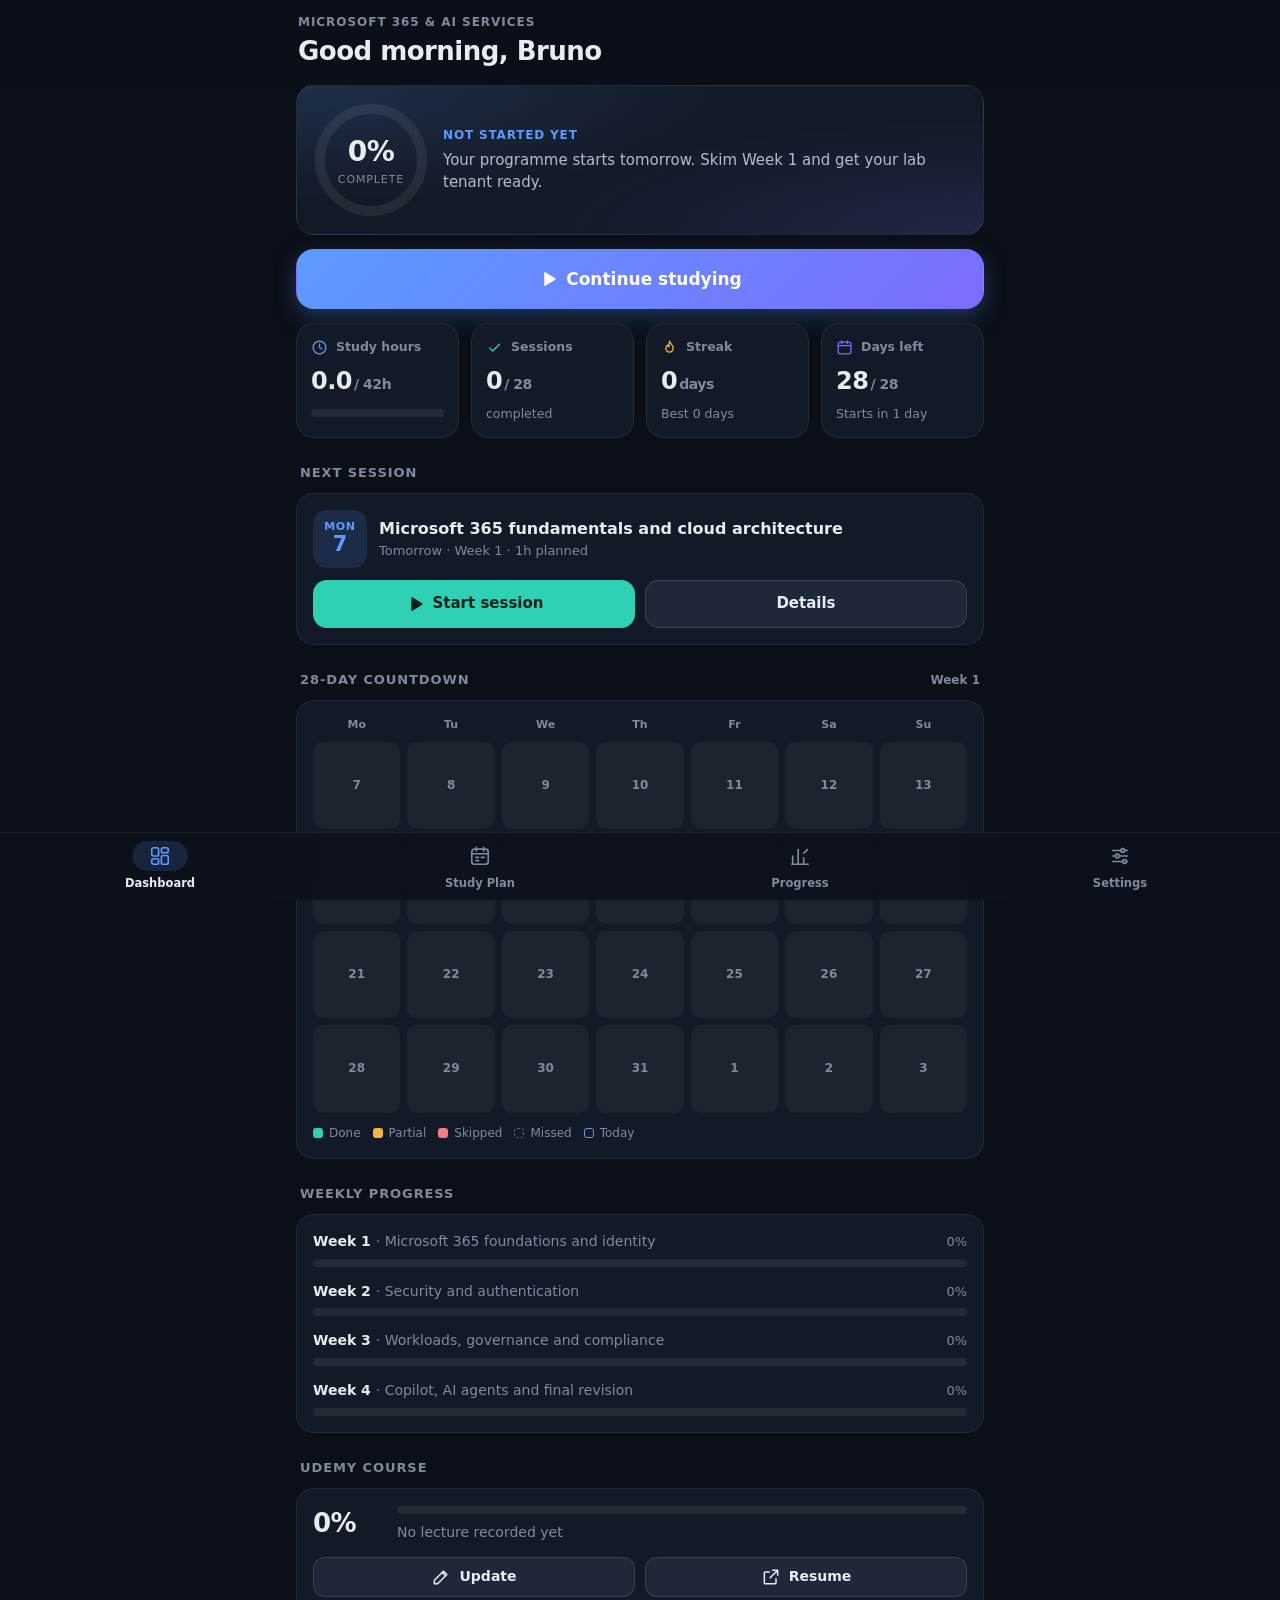
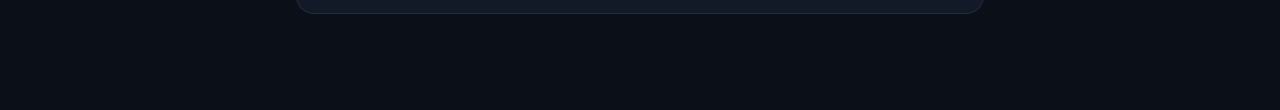
==== index.html @ db1f3a33 "Add M365 study tracker PWA Co-Authored-By: Claude Opus 5.5 <noreply@anthropic.com> Claude-Session: h" ====
<!doctype html>
<html lang="en-AU">
<head>
  <meta charset="utf-8">
  <meta name="viewport" content="width=device-width, initial-scale=1, viewport-fit=cover">
  <meta name="theme-color" content="#0b0f17">
  <meta name="color-scheme" content="dark">
  <meta name="description" content="Offline study tracker for a 4-week Microsoft 365 & AI services certification programme.">
  <meta name="mobile-web-app-capable" content="yes">
  <meta name="apple-mobile-web-app-capable" content="yes">
  <meta name="apple-mobile-web-app-status-bar-style" content="black-translucent">
  <title>Study Tracker · Microsoft 365</title>
  <link rel="manifest" href="manifest.json">
  <link rel="icon" type="image/png" sizes="192x192" href="icons/icon-192.png">
  <link rel="apple-touch-icon" href="icons/icon-192.png">
  <link rel="stylesheet" href="styles.css">
</head>
<body>
  <div id="app">
    <header class="topbar">
      <div class="topbar-inner">
        <div class="topbar-text">
          <div class="eyebrow" id="topbar-eyebrow"></div>
          <h1 id="topbar-title">Dashboard</h1>
        </div>
        <div id="topbar-slot"></div>
      </div>
    </header>

    <main id="main">
      <section class="view" id="view-dashboard" aria-label="Dashboard"></section>
      <section class="view" id="view-plan" aria-label="Study plan" hidden></section>
      <section class="view" id="view-progress" aria-label="Progress" hidden></section>
      <section class="view" id="view-settings" aria-label="Settings" hidden></section>
    </main>

    <div id="mini-timer" class="mini-timer" hidden></div>

    <nav class="bottom-nav" aria-label="Main">
      <button class="nav-btn" data-nav="dashboard" aria-label="Dashboard"></button>
      <button class="nav-btn" data-nav="plan" aria-label="Study plan"></button>
      <button class="nav-btn" data-nav="progress" aria-label="Progress"></button>
      <button class="nav-btn" data-nav="settings" aria-label="Settings"></button>
    </nav>
  </div>

  <div id="sheet-root" class="sheet-root" hidden>
    <div class="sheet-backdrop" data-action="close-sheet"></div>
    <div class="sheet" role="dialog" aria-modal="true">
      <div class="sheet-handle" data-action="close-sheet"></div>
      <div class="sheet-body" id="sheet-body"></div>
    </div>
  </div>

  <div id="dialog-root" class="dialog-root" hidden></div>
  <div id="celebrate-root" class="celebrate-root" hidden></div>
  <div id="toast-root" class="toast-root" aria-live="polite"></div>
  <input type="file" id="import-file" accept="application/json,.json" hidden>

  <noscript><p style="padding:24px;color:#fff">This app needs JavaScript enabled.</p></noscript>
  <script src="app.js"></script>
</body>
</html>
---- styles.css ----
/* =========================================================
   M365 Study Tracker — mobile-first dark UI
   ========================================================= */
:root {
  --bg: #0b0f17;
  --bg-elev: #0f1520;
  --surface: #131a27;
  --surface-2: #19223299;
  --surface-3: #1e2839;
  --border: rgba(255, 255, 255, 0.07);
  --border-strong: rgba(255, 255, 255, 0.12);
  --text: #e8ecf3;
  --text-2: #b4bccb;
  --muted: #7f8aa0;
  --accent: #5b9bff;
  --accent-2: #7c6cff;
  --accent-soft: rgba(91, 155, 255, 0.14);
  --teal: #2fd1b5;
  --teal-soft: rgba(47, 209, 181, 0.14);
  --amber: #f3b54a;
  --amber-soft: rgba(243, 181, 74, 0.14);
  --red: #f47c7c;
  --red-soft: rgba(244, 124, 124, 0.13);
  --grad: linear-gradient(135deg, #5b9bff 0%, #7c6cff 100%);
  --radius: 18px;
  --radius-sm: 12px;
  --shadow: 0 10px 30px rgba(0, 0, 0, 0.35);
  --nav-h: 68px;
  --safe-b: env(safe-area-inset-bottom, 0px);
  --safe-t: env(safe-area-inset-top, 0px);
  --ease: cubic-bezier(0.2, 0.8, 0.2, 1);
  --font: system-ui, -apple-system, "Segoe UI", Roboto, "Noto Sans", Ubuntu, sans-serif;
}

* { box-sizing: border-box; }
html, body { margin: 0; padding: 0; }
html { -webkit-text-size-adjust: 100%; }
body {
  background: var(--bg);
  color: var(--text);
  font-family: var(--font);
  font-size: 16px;
  line-height: 1.45;
  -webkit-font-smoothing: antialiased;
  -webkit-tap-highlight-color: transparent;
  overscroll-behavior-y: none;
  min-height: 100dvh;
}
body.sheet-open { overflow: hidden; }
[hidden] { display: none !important; }
button, input, select, textarea { font: inherit; color: inherit; }
button { cursor: pointer; }
a { color: var(--accent); }
.num { font-variant-numeric: tabular-nums; }

/* ---------- Top bar ---------- */
.topbar {
  position: sticky; top: 0; z-index: 20;
  padding-top: var(--safe-t);
  background: linear-gradient(to bottom, rgba(11,15,23,0.96) 70%, rgba(11,15,23,0.0));
  backdrop-filter: blur(10px);
  -webkit-backdrop-filter: blur(10px);
}
.topbar-inner {
  max-width: 720px; margin: 0 auto;
  padding: 14px 18px 10px;
  display: flex; align-items: flex-end; justify-content: space-between; gap: 12px;
}
.topbar h1 { margin: 2px 0 0; font-size: 26px; font-weight: 700; letter-spacing: -0.02em; }
.eyebrow { font-size: 12px; font-weight: 600; letter-spacing: 0.08em; text-transform: uppercase; color: var(--muted); }

/* ---------- Layout ---------- */
#main {
  max-width: 720px; margin: 0 auto;
  padding: 4px 16px calc(var(--nav-h) + var(--safe-b) + 28px);
}
.view { animation: viewIn 0.28s var(--ease); }
@keyframes viewIn { from { opacity: 0; transform: translateY(6px); } to { opacity: 1; transform: none; } }
.stack > * + * { margin-top: 14px; }
.section-title {
  display: flex; align-items: center; justify-content: space-between;
  margin: 26px 4px 10px; font-size: 13px; font-weight: 700; letter-spacing: 0.07em;
  text-transform: uppercase; color: var(--muted);
}
.section-title:first-child { margin-top: 6px; }

/* ---------- Cards ---------- */
.card {
  background: var(--surface);
  border: 1px solid var(--border);
  border-radius: var(--radius);
  padding: 16px;
}
.card + .card { margin-top: 12px; }
.stat-grid > .card + .card { margin-top: 0; }
.card-head { display: flex; align-items: center; justify-content: space-between; gap: 10px; margin-bottom: 12px; }
.card-title { font-size: 16px; font-weight: 650; margin: 0; }
.card-sub { font-size: 13px; color: var(--muted); }
.muted { color: var(--muted); }
.small { font-size: 13px; }
.tiny { font-size: 12px; }

/* Hero */
.hero {
  display: flex; align-items: center; gap: 16px;
  background:
    radial-gradient(120% 140% at 0% 0%, rgba(91,155,255,0.16), transparent 55%),
    radial-gradient(120% 140% at 100% 100%, rgba(124,108,255,0.14), transparent 55%),
    var(--surface);
  padding: 18px;
}
.ring-wrap { position: relative; width: 112px; height: 112px; flex: 0 0 auto; }
.ring-wrap svg { width: 100%; height: 100%; transform: rotate(-90deg); }
.ring-track { stroke: rgba(255,255,255,0.07); }
.ring-bar { transition: stroke-dashoffset 0.9s var(--ease); }
.ring-label { position: absolute; inset: 0; display: grid; place-content: center; text-align: center; }
.ring-value { font-size: 28px; font-weight: 750; letter-spacing: -0.02em; }
.ring-caption { font-size: 11px; color: var(--muted); text-transform: uppercase; letter-spacing: 0.08em; }
.hero-text { min-width: 0; }
.hero-text .phase { font-size: 12px; font-weight: 700; letter-spacing: 0.07em; text-transform: uppercase; color: var(--accent); }
.hero-text .motivation { margin: 6px 0 0; font-size: 15px; color: var(--text-2); }

/* Buttons */
.btn {
  display: inline-flex; align-items: center; justify-content: center; gap: 8px;
  min-height: 48px; padding: 0 18px;
  border-radius: 14px; border: 1px solid var(--border-strong);
  background: var(--surface-3); color: var(--text);
  font-weight: 600; font-size: 15px; text-decoration: none;
  transition: transform 0.12s var(--ease), background 0.2s, opacity 0.2s;
  user-select: none;
}
.btn:active { transform: scale(0.97); }
.btn:disabled { opacity: 0.45; pointer-events: none; }
.btn .ic { width: 20px; height: 20px; }
.btn-primary { background: var(--grad); border-color: transparent; color: #fff; box-shadow: 0 8px 22px rgba(91,155,255,0.28); }
.btn-teal { background: var(--teal); border-color: transparent; color: #04221d; }
.btn-ghost { background: transparent; }
.btn-danger { background: var(--red-soft); border-color: rgba(244,124,124,0.25); color: var(--red); }
.btn-xl { width: 100%; min-height: 60px; font-size: 17px; border-radius: 18px; margin-top: 14px; }
.btn-block { width: 100%; }
.btn-sm { min-height: 40px; padding: 0 14px; font-size: 14px; border-radius: 12px; }
.btn-row { display: flex; gap: 10px; flex-wrap: wrap; }
.btn-row > .btn { flex: 1 1 0; }
.icon-btn {
  width: 44px; height: 44px; display: grid; place-items: center;
  border-radius: 12px; border: 1px solid var(--border); background: var(--surface);
  color: var(--text-2);
}
.icon-btn:active { transform: scale(0.95); }
.icon-btn .ic { width: 20px; height: 20px; }
.link-btn { background: none; border: 0; color: var(--accent); font-weight: 600; font-size: 14px; padding: 8px 4px; min-height: 40px; }

.ic { width: 22px; height: 22px; flex: 0 0 auto; }

/* Stats */
.stat-grid { display: grid; grid-template-columns: repeat(2, minmax(0, 1fr)); gap: 12px; margin-top: 14px; }
.stat { padding: 14px; }
.stat .stat-top { display: flex; align-items: center; gap: 8px; color: var(--muted); font-size: 12.5px; font-weight: 600; }
.stat .stat-top .ic { width: 17px; height: 17px; }
.stat .stat-value { margin-top: 8px; font-size: 24px; font-weight: 720; letter-spacing: -0.02em; }
.stat .stat-value small { font-size: 14px; font-weight: 600; color: var(--muted); margin-left: 2px; }
.stat .stat-foot { margin-top: 6px; font-size: 12.5px; color: var(--muted); }
.stat.flame .stat-top .ic { color: var(--amber); }
.stat.hours .stat-top .ic { color: var(--accent); }
.stat.sessions .stat-top .ic { color: var(--teal); }
.stat.days .stat-top .ic { color: var(--accent-2); }

/* Progress bar */
.bar { height: 8px; border-radius: 99px; background: rgba(255,255,255,0.07); overflow: hidden; }
.bar > span { display: block; height: 100%; border-radius: inherit; background: var(--grad); width: 0; transition: width 0.8s var(--ease); }
.bar.teal > span { background: var(--teal); }
.bar.amber > span { background: var(--amber); }
.bar.thin { height: 6px; }
.stat .bar { margin-top: 10px; }

.week-bars { display: grid; gap: 14px; }
.week-bar-row .row-top { display: flex; justify-content: space-between; align-items: baseline; gap: 10px; margin-bottom: 7px; }
.week-bar-row .row-top .label { font-weight: 600; font-size: 14px; }
.week-bar-row .row-top .label .muted { font-weight: 500; }
.week-bar-row .row-top .val { font-size: 13px; color: var(--muted); }
.week-bar-row.current .row-top .label::after { content: "Now"; margin-left: 8px; font-size: 10.5px; font-weight: 700; letter-spacing: .06em; text-transform: uppercase; padding: 2px 7px; border-radius: 99px; background: var(--accent-soft); color: var(--accent); vertical-align: 2px; }

/* Next session */
.next-card { display: flex; flex-direction: column; gap: 12px; }
.next-head { display: flex; align-items: center; gap: 12px; }
.date-chip {
  flex: 0 0 auto; width: 54px; height: 58px; border-radius: 14px;
  background: var(--accent-soft); color: var(--accent);
  display: grid; place-content: center; text-align: center; line-height: 1.1;
}
.date-chip .dow { font-size: 11px; font-weight: 700; text-transform: uppercase; letter-spacing: .06em; }
.date-chip .dom { font-size: 21px; font-weight: 750; }
.date-chip.overdue { background: var(--amber-soft); color: var(--amber); }
.date-chip.done { background: var(--teal-soft); color: var(--teal); }
.next-topic { font-weight: 650; font-size: 16px; }
.next-meta { font-size: 13px; color: var(--muted); margin-top: 2px; }

/* Countdown grid */
.countdown-grid { display: grid; grid-template-columns: repeat(7, 1fr); gap: 7px; }
.cd-head { text-align: center; font-size: 11px; color: var(--muted); font-weight: 600; padding-bottom: 2px; }
.cd-cell {
  aspect-ratio: 1; border-radius: 10px; background: rgba(255,255,255,0.045);
  display: grid; place-items: center; font-size: 12px; color: var(--muted); font-weight: 600;
  border: 1px solid transparent; position: relative; padding: 0;
}
.cd-cell.completed { background: var(--teal-soft); color: var(--teal); }
.cd-cell.partial { background: var(--amber-soft); color: var(--amber); }
.cd-cell.skipped { background: var(--red-soft); color: var(--red); }
.cd-cell.missed { background: rgba(255,255,255,0.02); color: #5a6478; border-style: dashed; border-color: rgba(255,255,255,0.08); }
.cd-cell.today { border-color: var(--accent); color: var(--text); box-shadow: 0 0 0 3px rgba(91,155,255,0.18); }
.cd-legend { display: flex; flex-wrap: wrap; gap: 12px; margin-top: 12px; font-size: 12px; color: var(--muted); }
.cd-legend i { display: inline-block; width: 10px; height: 10px; border-radius: 3px; margin-right: 6px; vertical-align: -1px; }

/* Udemy */
.udemy-card .udemy-row { display: flex; align-items: center; gap: 14px; }
.udemy-pct { font-size: 26px; font-weight: 750; letter-spacing: -0.02em; min-width: 70px; }
.udemy-lecture { font-size: 14px; color: var(--text-2); min-width: 0; overflow: hidden; text-overflow: ellipsis; }

/* Install banner */
.install-banner { display: flex; align-items: center; gap: 12px; margin-bottom: 14px; border-color: rgba(91,155,255,0.3); background: linear-gradient(135deg, rgba(91,155,255,0.12), rgba(124,108,255,0.08)), var(--surface); }
.install-banner .ic { color: var(--accent); width: 26px; height: 26px; }
.install-banner .txt { flex: 1; min-width: 0; font-size: 14px; }
.install-banner .txt strong { display: block; font-size: 15px; }

/* ---------- Study plan ---------- */
.seg {
  display: grid; grid-auto-flow: column; grid-auto-columns: 1fr; gap: 4px;
  padding: 4px; border-radius: 14px; background: var(--surface); border: 1px solid var(--border);
}
.seg button {
  min-height: 42px; border: 0; border-radius: 10px; background: transparent; color: var(--muted);
  font-weight: 650; font-size: 14px; transition: background 0.2s, color 0.2s;
}
.seg button.active { background: var(--surface-3); color: var(--text); box-shadow: 0 1px 0 rgba(255,255,255,0.05) inset; }
.seg.sticky { position: sticky; top: calc(var(--safe-t) + 74px); z-index: 10; background: rgba(19,26,39,0.92); backdrop-filter: blur(8px); -webkit-backdrop-filter: blur(8px); }

.week-head { margin: 16px 4px 12px; }
.week-head h2 { margin: 0; font-size: 19px; letter-spacing: -0.01em; }
.week-head .meta { margin-top: 4px; font-size: 13px; color: var(--muted); display: flex; gap: 14px; flex-wrap: wrap; }

.session-list { display: grid; gap: 10px; }
.session-item {
  display: flex; align-items: center; gap: 12px; width: 100%; text-align: left;
  padding: 12px; border-radius: 16px; border: 1px solid var(--border); background: var(--surface);
  transition: transform 0.12s var(--ease), border-color 0.2s;
}
.session-item:active { transform: scale(0.985); }
.session-item.is-today { border-color: rgba(91,155,255,0.45); }
.session-item .body { flex: 1; min-width: 0; }
.session-item .topic { font-weight: 620; font-size: 15px; line-height: 1.3; }
.session-item .meta { margin-top: 5px; display: flex; gap: 6px; flex-wrap: wrap; align-items: center; }
.session-item .chev { color: var(--muted); width: 18px; height: 18px; }
.session-item.status-completed .topic { color: var(--text-2); }

.chip {
  display: inline-flex; align-items: center; gap: 5px; height: 24px; padding: 0 9px;
  border-radius: 99px; font-size: 12px; font-weight: 600; background: rgba(255,255,255,0.06); color: var(--text-2);
  white-space: nowrap;
}
.chip .ic { width: 13px; height: 13px; }
.chip.blue { background: var(--accent-soft); color: var(--accent); }
.chip.teal { background: var(--teal-soft); color: var(--teal); }
.chip.amber { background: var(--amber-soft); color: var(--amber); }
.chip.red { background: var(--red-soft); color: var(--red); }
.chip.violet { background: rgba(124,108,255,0.15); color: #a89dff; }

.status-dot { width: 26px; height: 26px; border-radius: 50%; display: grid; place-items: center; flex: 0 0 auto; border: 2px solid rgba(255,255,255,0.16); }
.status-dot .ic { width: 15px; height: 15px; stroke-width: 2.6; }
.status-dot.completed { background: var(--teal); border-color: var(--teal); color: #04221d; }
.status-dot.partial { border-color: var(--amber); background: conic-gradient(var(--amber) 0 50%, transparent 50% 100%); }
.status-dot.skipped { border-color: var(--red); color: var(--red); }

.add-row { margin-top: 12px; }

/* ---------- Sheet ---------- */
.sheet-root { position: fixed; inset: 0; z-index: 60; }
.sheet-backdrop { position: absolute; inset: 0; background: rgba(3,6,12,0.62); animation: fadeIn 0.22s ease; }
.sheet {
  position: absolute; left: 0; right: 0; bottom: 0;
  max-height: 92dvh; display: flex; flex-direction: column;
  margin: 0 auto; max-width: 720px;
  background: var(--bg-elev); border: 1px solid var(--border-strong); border-bottom: 0;
  border-radius: 24px 24px 0 0; box-shadow: var(--shadow);
  animation: sheetUp 0.32s var(--ease);
}
.sheet-root.closing .sheet { animation: sheetDown 0.22s ease forwards; }
.sheet-root.closing .sheet-backdrop { animation: fadeOut 0.22s ease forwards; }
.sheet-handle { width: 100%; height: 22px; display: grid; place-items: center; flex: 0 0 auto; cursor: pointer; }
.sheet-handle::before { content: ""; width: 42px; height: 5px; border-radius: 99px; background: rgba(255,255,255,0.18); }
.sheet-body { overflow-y: auto; padding: 0 18px calc(22px + var(--safe-b)); -webkit-overflow-scrolling: touch; overscroll-behavior: contain; }
@keyframes sheetUp { from { transform: translateY(100%); } to { transform: none; } }
@keyframes sheetDown { to { transform: translateY(100%); } }
@keyframes fadeIn { from { opacity: 0; } }
@keyframes fadeOut { to { opacity: 0; } }

.sheet-title { display: flex; align-items: flex-start; justify-content: space-between; gap: 10px; margin: 4px 0 14px; }
.sheet-title h2 { margin: 2px 0 0; font-size: 20px; letter-spacing: -0.01em; }

/* Timer */
.timer-box {
  border-radius: 20px; padding: 18px 16px 16px; text-align: center;
  background: radial-gradient(120% 120% at 50% 0%, rgba(91,155,255,0.14), transparent 60%), var(--surface);
  border: 1px solid var(--border);
}
.timer-display { font-size: 48px; font-weight: 700; letter-spacing: -0.02em; font-variant-numeric: tabular-nums; line-height: 1.1; }
.timer-box.running .timer-display { color: #fff; }
.timer-box .timer-status { font-size: 12.5px; color: var(--muted); margin: 4px 0 14px; min-height: 18px; }
.timer-box.running .timer-status { color: var(--teal); }
.timer-box.running .timer-status::before { content: ""; display: inline-block; width: 8px; height: 8px; border-radius: 50%; background: var(--teal); margin-right: 7px; animation: pulse 1.4s infinite; vertical-align: 0; }
@keyframes pulse { 0%,100% { opacity: 1; } 50% { opacity: 0.25; } }
.timer-btns { display: grid; grid-template-columns: 1fr 1fr 1fr; gap: 10px; }
.timer-btns .btn { min-height: 54px; }

/* Forms */
.field { display: block; margin-top: 14px; }
.field > .label { display: block; font-size: 13px; font-weight: 600; color: var(--text-2); margin-bottom: 6px; }
.field > .hint { display: block; font-size: 12px; color: var(--muted); margin-top: 6px; }
.input, .textarea, .select {
  width: 100%; min-height: 48px; padding: 12px 14px;
  border-radius: 13px; border: 1px solid var(--border-strong); background: var(--surface);
  color: var(--text); font-size: 16px; outline: none; transition: border-color 0.2s, box-shadow 0.2s;
  appearance: none; -webkit-appearance: none;
}
.input:focus, .textarea:focus, .select:focus { border-color: var(--accent); box-shadow: 0 0 0 3px rgba(91,155,255,0.18); }
.textarea { min-height: 92px; resize: vertical; line-height: 1.45; }
.select { background-image: linear-gradient(45deg, transparent 50%, var(--muted) 50%), linear-gradient(135deg, var(--muted) 50%, transparent 50%); background-position: calc(100% - 20px) 21px, calc(100% - 15px) 21px; background-size: 5px 5px; background-repeat: no-repeat; padding-right: 36px; }
input[type="date"].input { color-scheme: dark; }
.grid-2 { display: grid; grid-template-columns: 1fr 1fr; gap: 10px; }
.grid-2 .field { margin-top: 14px; }
.input-suffix { position: relative; }
.input-suffix .input { padding-right: 46px; }
.input-suffix > span { position: absolute; right: 14px; top: 50%; transform: translateY(-50%); color: var(--muted); font-size: 14px; pointer-events: none; }

.status-seg { display: grid; grid-template-columns: repeat(4, 1fr); gap: 6px; }
.status-seg button {
  min-height: 48px; border-radius: 12px; border: 1px solid var(--border-strong); background: var(--surface);
  color: var(--text-2); font-weight: 600; font-size: 13px; padding: 4px;
}
.status-seg button.active[data-status="pending"] { border-color: var(--accent); color: var(--accent); background: var(--accent-soft); }
.status-seg button.active[data-status="completed"] { border-color: var(--teal); color: var(--teal); background: var(--teal-soft); }
.status-seg button.active[data-status="partial"] { border-color: var(--amber); color: var(--amber); background: var(--amber-soft); }
.status-seg button.active[data-status="skipped"] { border-color: var(--red); color: var(--red); background: var(--red-soft); }

.divider { height: 1px; background: var(--border); margin: 20px 0 4px; border: 0; }
.group-label { margin: 22px 0 2px; font-size: 12px; font-weight: 700; letter-spacing: .08em; text-transform: uppercase; color: var(--muted); }

/* Checklists */
.checklist { list-style: none; margin: 8px 0 0; padding: 0; display: grid; gap: 4px; }
.check-item { display: flex; align-items: center; gap: 10px; min-height: 48px; padding: 4px 4px 4px 2px; border-radius: 12px; }
.check-item .txt { flex: 1; min-width: 0; font-size: 15px; }
.check-item.done .txt { color: var(--muted); text-decoration: line-through; text-decoration-color: rgba(255,255,255,0.25); }
.checkbox {
  width: 26px; height: 26px; flex: 0 0 auto; border-radius: 8px; border: 2px solid rgba(255,255,255,0.22);
  background: transparent; display: grid; place-items: center; padding: 0; color: #04221d;
  transition: background 0.15s, border-color 0.15s;
}
.checkbox .ic { width: 16px; height: 16px; stroke-width: 3; opacity: 0; transform: scale(0.6); transition: 0.18s var(--ease); }
.checkbox.on { background: var(--teal); border-color: var(--teal); }
.checkbox.on .ic { opacity: 1; transform: none; }
.check-hit { flex: 0 0 auto; width: 44px; height: 44px; display: grid; place-items: center; background: none; border: 0; padding: 0; }
.mini-btn { width: 38px; height: 38px; border-radius: 10px; border: 0; background: transparent; color: var(--muted); display: grid; place-items: center; flex: 0 0 auto; }
.mini-btn .ic { width: 18px; height: 18px; }
.mini-btn:active { background: rgba(255,255,255,0.06); }
.inline-add { display: flex; gap: 8px; margin-top: 8px; }
.inline-add .input { flex: 1; }
.inline-add .btn { flex: 0 0 auto; width: 48px; padding: 0; }

/* Weekly cards */
.week-card .wc-top { display: flex; gap: 14px; align-items: center; }
.week-card .wc-ring { width: 64px; height: 64px; position: relative; flex: 0 0 auto; }
.week-card .wc-ring svg { width: 100%; height: 100%; transform: rotate(-90deg); }
.week-card .wc-ring span { position: absolute; inset: 0; display: grid; place-items: center; font-weight: 700; font-size: 15px; }
.week-card .wc-title { font-weight: 650; font-size: 16px; line-height: 1.3; }
.week-card .wc-kicker { font-size: 12px; font-weight: 700; letter-spacing: .07em; text-transform: uppercase; color: var(--accent); }
.wc-stats { display: grid; grid-template-columns: repeat(3, 1fr); gap: 8px; margin: 14px 0 4px; }
.wc-stat { background: rgba(255,255,255,0.035); border-radius: 12px; padding: 10px; }
.wc-stat .k { font-size: 11.5px; color: var(--muted); font-weight: 600; }
.wc-stat .v { font-size: 17px; font-weight: 700; margin-top: 2px; }
.mini-seg { display: grid; grid-template-columns: repeat(3, 1fr); gap: 6px; }
.mini-seg button { min-height: 42px; border-radius: 11px; border: 1px solid var(--border-strong); background: var(--surface); color: var(--text-2); font-size: 13px; font-weight: 600; }
.mini-seg button.active { border-color: var(--teal); color: var(--teal); background: var(--teal-soft); }
.mini-seg button.active.mid { border-color: var(--amber); color: var(--amber); background: var(--amber-soft); }
.mini-seg button.active.none { border-color: var(--border-strong); color: var(--text); background: var(--surface-3); }
.badge-done { display: inline-flex; align-items: center; gap: 6px; font-size: 12px; font-weight: 700; color: var(--teal); }

/* Quizzes */
.quiz-summary { display: grid; grid-template-columns: repeat(3, 1fr); gap: 8px; margin-bottom: 14px; }
.chart-wrap svg { width: 100%; height: auto; display: block; }
.chart-wrap .axis { fill: var(--muted); font-size: 10px; font-family: var(--font); }
.quiz-item { display: flex; gap: 12px; align-items: center; width: 100%; text-align: left; padding: 12px; border-radius: 14px; border: 1px solid var(--border); background: var(--surface); margin-top: 8px; }
.quiz-item .score { width: 56px; height: 48px; border-radius: 12px; display: grid; place-content: center; text-align: center; font-weight: 750; font-size: 16px; flex: 0 0 auto; }
.quiz-item .score.pass { background: var(--teal-soft); color: var(--teal); }
.quiz-item .score.fail { background: var(--amber-soft); color: var(--amber); }
.quiz-item .body { flex: 1; min-width: 0; }
.quiz-item .name { font-weight: 620; }
.quiz-item .meta { font-size: 12.5px; color: var(--muted); margin-top: 2px; overflow: hidden; text-overflow: ellipsis; white-space: nowrap; }
.score-preview { margin-top: 14px; padding: 14px; border-radius: 14px; background: var(--surface); border: 1px solid var(--border); display: flex; align-items: center; justify-content: space-between; }
.score-preview .big { font-size: 26px; font-weight: 750; }

/* Achievements */
.ach-grid { display: grid; grid-template-columns: repeat(2, minmax(0, 1fr)); gap: 10px; }
.ach { display: flex; gap: 10px; align-items: center; padding: 12px; border-radius: 14px; background: var(--surface); border: 1px solid var(--border); min-height: 64px; }
.ach .ach-ic { width: 36px; height: 36px; border-radius: 11px; display: grid; place-items: center; background: rgba(255,255,255,0.05); color: #586278; flex: 0 0 auto; }
.ach .ach-ic .ic { width: 19px; height: 19px; }
.ach .ach-t { font-size: 13.5px; font-weight: 620; line-height: 1.25; color: var(--muted); }
.ach .ach-d { font-size: 11.5px; color: #5d677b; margin-top: 2px; }
.ach.earned .ach-ic { background: var(--amber-soft); color: var(--amber); }
.ach.earned .ach-t { color: var(--text); }
.ach.earned .ach-d { color: var(--muted); }

/* Settings */
.settings-list .row { display: flex; align-items: center; justify-content: space-between; gap: 12px; min-height: 52px; }
.settings-list .row + .row { border-top: 1px solid var(--border); }
.target-row { display: grid; grid-template-columns: 1fr 120px; align-items: center; gap: 12px; padding: 6px 0; }
.target-row + .target-row { border-top: 1px solid var(--border); }
.target-row .input { min-height: 44px; padding: 8px 12px; text-align: right; }
.target-total { display: flex; justify-content: space-between; margin-top: 10px; padding-top: 12px; border-top: 1px solid var(--border-strong); font-weight: 650; }
.callout { margin-top: 12px; padding: 12px 14px; border-radius: 12px; background: var(--amber-soft); color: #f6cf89; font-size: 13.5px; }
.callout.info { background: var(--accent-soft); color: #a9c8ff; }

/* Mini timer */
.mini-timer {
  position: fixed; left: 12px; right: 12px; z-index: 40;
  bottom: calc(var(--nav-h) + var(--safe-b) + 10px);
  max-width: 696px; margin: 0 auto;
  display: flex; align-items: center; gap: 12px; padding: 10px 10px 10px 16px;
  border-radius: 18px; background: rgba(30,40,57,0.95); border: 1px solid var(--border-strong);
  backdrop-filter: blur(12px); -webkit-backdrop-filter: blur(12px); box-shadow: var(--shadow);
  animation: sheetUp 0.3s var(--ease);
}
.mini-timer .mt-body { flex: 1; min-width: 0; cursor: pointer; }
.mini-timer .mt-time { font-size: 18px; font-weight: 700; font-variant-numeric: tabular-nums; }
.mini-timer .mt-topic { font-size: 12.5px; color: var(--muted); white-space: nowrap; overflow: hidden; text-overflow: ellipsis; }
.mini-timer.running .mt-time { color: var(--teal); }

/* Bottom nav */
.bottom-nav {
  position: fixed; left: 0; right: 0; bottom: 0; z-index: 30;
  height: calc(var(--nav-h) + var(--safe-b)); padding-bottom: var(--safe-b);
  display: grid; grid-template-columns: repeat(4, 1fr);
  background: rgba(13,18,28,0.94); border-top: 1px solid var(--border);
  backdrop-filter: blur(14px); -webkit-backdrop-filter: blur(14px);
}
.nav-btn {
  border: 0; background: none; color: var(--muted);
  display: flex; flex-direction: column; align-items: center; justify-content: center; gap: 4px;
  font-size: 11.5px; font-weight: 600; position: relative;
}
.nav-btn .nav-ic { width: 56px; height: 30px; border-radius: 99px; display: grid; place-items: center; transition: background 0.25s var(--ease); }
.nav-btn .ic { width: 22px; height: 22px; }
.nav-btn.active { color: var(--text); }
.nav-btn.active .nav-ic { background: var(--accent-soft); color: var(--accent); }

/* Toasts */
.toast-root { position: fixed; left: 0; right: 0; bottom: calc(var(--nav-h) + var(--safe-b) + 14px); z-index: 90; display: grid; justify-items: center; gap: 8px; pointer-events: none; padding: 0 14px; }
.toast {
  pointer-events: auto; max-width: 560px; width: 100%;
  display: flex; align-items: center; gap: 12px; padding: 12px 14px; border-radius: 14px;
  background: #222c3f; border: 1px solid var(--border-strong); box-shadow: var(--shadow); font-size: 14px;
  animation: toastIn 0.28s var(--ease);
}
.toast.out { animation: toastOut 0.22s ease forwards; }
.toast .t-msg { flex: 1; }
.toast .ic { color: var(--teal); }
.toast.ach .ic { color: var(--amber); }
.toast .t-act { background: none; border: 0; color: var(--accent); font-weight: 700; padding: 6px 4px; }
@keyframes toastIn { from { opacity: 0; transform: translateY(10px) scale(0.98); } }
@keyframes toastOut { to { opacity: 0; transform: translateY(8px); } }

/* Dialog */
.dialog-root { position: fixed; inset: 0; z-index: 80; display: grid; place-items: center; padding: 24px; background: rgba(3,6,12,0.66); animation: fadeIn 0.18s ease; }
.dialog { width: 100%; max-width: 400px; background: var(--bg-elev); border: 1px solid var(--border-strong); border-radius: 20px; padding: 20px; box-shadow: var(--shadow); animation: pop 0.22s var(--ease); }
.dialog h3 { margin: 0 0 8px; font-size: 18px; }
.dialog p { margin: 0; color: var(--text-2); font-size: 14.5px; }
.dialog .btn-row { margin-top: 18px; }
@keyframes pop { from { opacity: 0; transform: scale(0.95); } }

/* Celebration */
.celebrate-root { position: fixed; inset: 0; z-index: 85; display: grid; place-items: center; padding: 24px; background: rgba(3,6,12,0.55); animation: fadeIn 0.2s ease; }
.celebrate-root.out { animation: fadeOut 0.3s ease forwards; }
.celebrate { text-align: center; max-width: 340px; padding: 26px 24px 22px; border-radius: 24px; background: var(--bg-elev); border: 1px solid var(--border-strong); box-shadow: var(--shadow); animation: pop 0.3s var(--ease); }
.celebrate svg.burst { width: 86px; height: 86px; }
.celebrate .burst circle { stroke-dasharray: 240; stroke-dashoffset: 240; animation: draw 0.8s 0.1s var(--ease) forwards; }
.celebrate .burst path { stroke-dasharray: 60; stroke-dashoffset: 60; animation: draw 0.5s 0.6s var(--ease) forwards; }
@keyframes draw { to { stroke-dashoffset: 0; } }
.celebrate h3 { margin: 10px 0 6px; font-size: 20px; }
.celebrate p { margin: 0 0 16px; color: var(--text-2); font-size: 14.5px; }

.empty { text-align: center; padding: 26px 12px; color: var(--muted); font-size: 14px; }

@media (min-width: 560px) {
  .stat-grid { grid-template-columns: repeat(4, minmax(0, 1fr)); }
  .ach-grid { grid-template-columns: repeat(3, minmax(0, 1fr)); }
}
@media (prefers-reduced-motion: reduce) {
  *, *::before, *::after { animation-duration: 0.01ms !important; transition-duration: 0.01ms !important; }
}
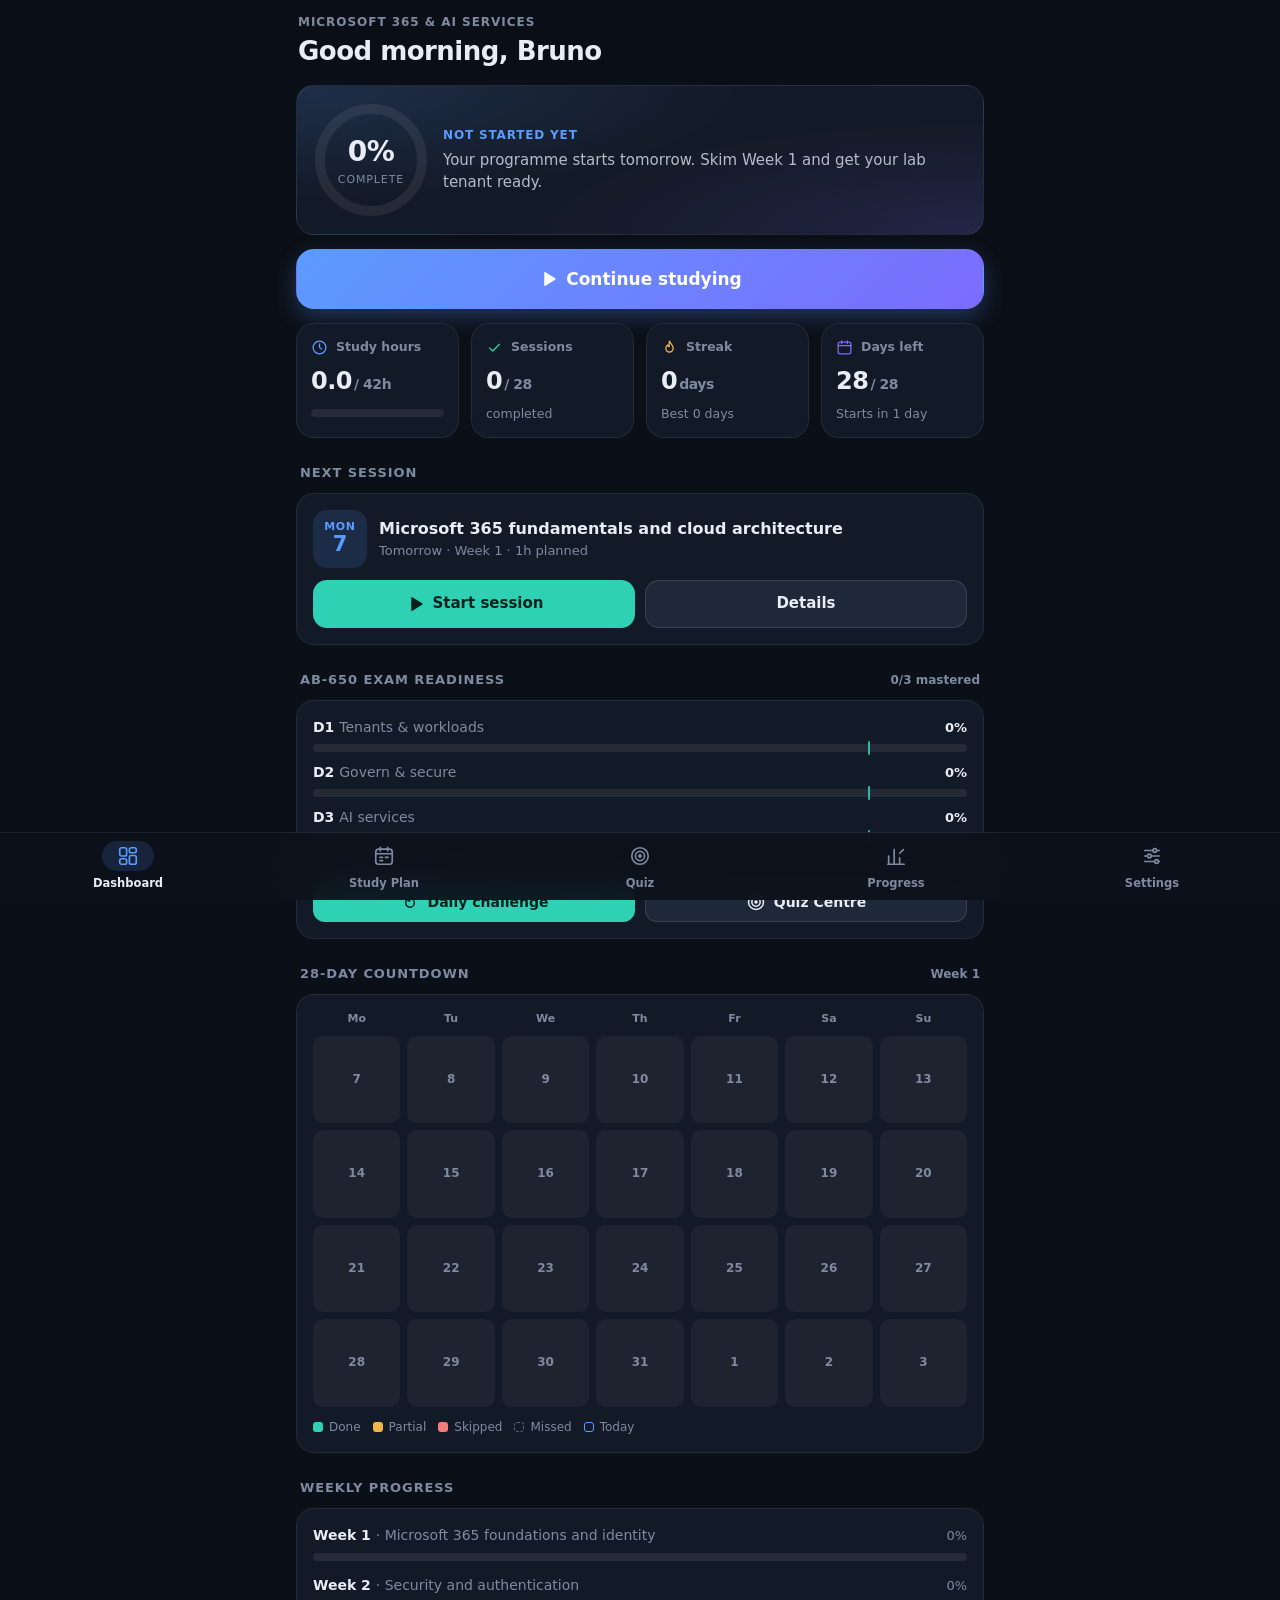
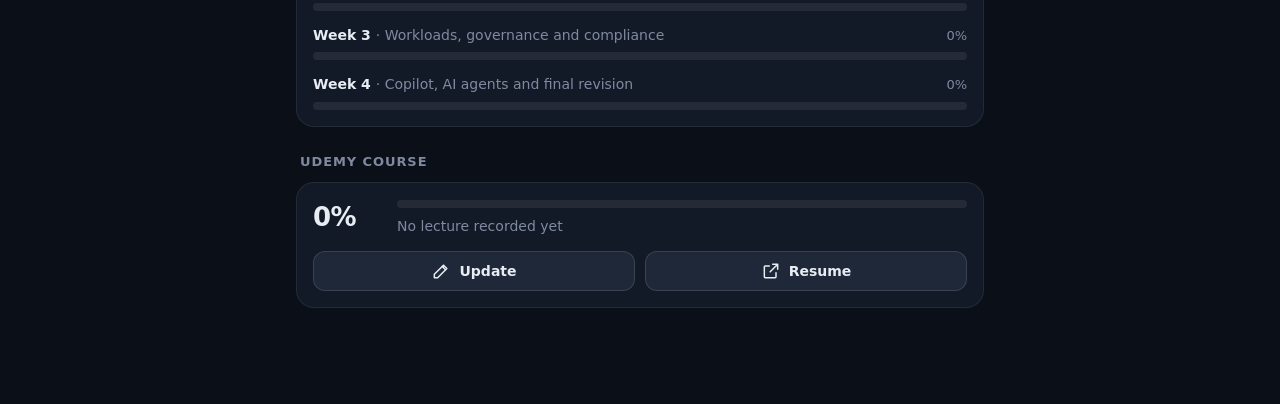
==== commit 8cdc7b5e: "Add AB-650 Quiz Centre with 167-question bank - New Quiz tab: readiness dashboard, domain mastery (8" ====
--- a/index.html
+++ b/index.html
@@ -30,6 +30,7 @@
     <main id="main">
       <section class="view" id="view-dashboard" aria-label="Dashboard"></section>
       <section class="view" id="view-plan" aria-label="Study plan" hidden></section>
+      <section class="view" id="view-quiz" aria-label="Quiz Centre" hidden></section>
       <section class="view" id="view-progress" aria-label="Progress" hidden></section>
       <section class="view" id="view-settings" aria-label="Settings" hidden></section>
     </main>
@@ -39,6 +40,7 @@
     <nav class="bottom-nav" aria-label="Main">
       <button class="nav-btn" data-nav="dashboard" aria-label="Dashboard"></button>
       <button class="nav-btn" data-nav="plan" aria-label="Study plan"></button>
+      <button class="nav-btn" data-nav="quiz" aria-label="Quiz Centre"></button>
       <button class="nav-btn" data-nav="progress" aria-label="Progress"></button>
       <button class="nav-btn" data-nav="settings" aria-label="Settings"></button>
     </nav>
@@ -58,6 +60,12 @@
   <input type="file" id="import-file" accept="application/json,.json" hidden>
 
   <noscript><p style="padding:24px;color:#fff">This app needs JavaScript enabled.</p></noscript>
+  <div id="quiz-player" class="quiz-player" hidden></div>
+  <script src="ab650/meta.js"></script>
+  <script src="ab650/questions-d1.js"></script>
+  <script src="ab650/questions-d2.js"></script>
+  <script src="ab650/questions-d3.js"></script>
   <script src="app.js"></script>
+  <script src="quiz-centre.js"></script>
 </body>
 </html>
--- a/styles.css
+++ b/styles.css
@@ -438,7 +438,7 @@
 .bottom-nav {
   position: fixed; left: 0; right: 0; bottom: 0; z-index: 30;
   height: calc(var(--nav-h) + var(--safe-b)); padding-bottom: var(--safe-b);
-  display: grid; grid-template-columns: repeat(4, 1fr);
+  display: grid; grid-auto-flow: column; grid-auto-columns: 1fr;
   background: rgba(13,18,28,0.94); border-top: 1px solid var(--border);
   backdrop-filter: blur(14px); -webkit-backdrop-filter: blur(14px);
 }
@@ -447,7 +447,7 @@
   display: flex; flex-direction: column; align-items: center; justify-content: center; gap: 4px;
   font-size: 11.5px; font-weight: 600; position: relative;
 }
-.nav-btn .nav-ic { width: 56px; height: 30px; border-radius: 99px; display: grid; place-items: center; transition: background 0.25s var(--ease); }
+.nav-btn .nav-ic { width: 52px; height: 30px; border-radius: 99px; display: grid; place-items: center; transition: background 0.25s var(--ease); }
 .nav-btn .ic { width: 22px; height: 22px; }
 .nav-btn.active { color: var(--text); }
 .nav-btn.active .nav-ic { background: var(--accent-soft); color: var(--accent); }
@@ -496,3 +496,159 @@
 @media (prefers-reduced-motion: reduce) {
   *, *::before, *::after { animation-duration: 0.01ms !important; transition-duration: 0.01ms !important; }
 }
+
+/* =========================================================
+   AB-650 Quiz Centre
+   ========================================================= */
+.ic.flip { transform: rotate(180deg); }
+.qx-stats { margin-top: 14px; }
+.qx-resume { display: flex; align-items: center; gap: 12px; margin-bottom: 14px; border-color: rgba(91,155,255,0.35); background: linear-gradient(135deg, rgba(91,155,255,0.12), transparent), var(--surface); }
+.qx-resume .ic { color: var(--accent); }
+.qx-sw { margin-top: 12px; display: grid; gap: 8px; padding: 12px 14px; }
+.qx-sw > div { display: flex; align-items: baseline; gap: 10px; font-size: 14px; }
+.qx-sw .k { width: 74px; flex: 0 0 auto; font-size: 11.5px; font-weight: 700; letter-spacing: .06em; text-transform: uppercase; color: var(--muted); }
+.qx-sw .v { flex: 1; min-width: 0; }
+.qx-rec-card { background: radial-gradient(120% 140% at 100% 0%, rgba(124,108,255,0.14), transparent 60%), var(--surface); }
+.qx-rec-title { font-size: 17px; font-weight: 700; }
+.qx-daily { display: flex; align-items: center; gap: 12px; }
+.qx-daily-ic { width: 44px; height: 44px; border-radius: 13px; display: grid; place-items: center; background: var(--amber-soft); color: var(--amber); flex: 0 0 auto; }
+.qx-daily-ic.done { background: var(--teal-soft); color: var(--teal); }
+.qx-domain + .qx-domain { margin-top: 12px; }
+.qx-dhead { display: flex; justify-content: space-between; gap: 10px; align-items: flex-start; }
+.qx-dhead .wc-title { font-size: 15px; margin-top: 2px; }
+.qx-mrow2 { display: flex; justify-content: space-between; margin: 12px 0 6px; }
+.qx-mbar { position: relative; }
+.qx-mbar > i { position: absolute; top: -3px; bottom: -3px; width: 2px; border-radius: 2px; background: var(--teal); opacity: .85; transform: translateX(-1px); }
+.qx-dash .qx-dash-row { display: flex; justify-content: space-between; align-items: baseline; margin: 10px 0 6px; font-size: 14px; font-weight: 600; }
+.qx-dash .qx-dash-row:first-child { margin-top: 0; }
+.qx-dash .qx-dash-row .muted { font-weight: 500; }
+.qx-modes { display: grid; grid-template-columns: repeat(2, minmax(0, 1fr)); gap: 10px; }
+.qx-modes .card + .card { margin-top: 0; }
+.qx-mode { text-align: left; display: flex; flex-direction: column; gap: 6px; min-height: 128px; color: var(--text); transition: transform .12s var(--ease), border-color .2s; }
+.qx-mode:active { transform: scale(0.98); }
+.qx-mode .qx-mode-ic { width: 36px; height: 36px; border-radius: 11px; display: grid; place-items: center; background: var(--accent-soft); color: var(--accent); }
+.qx-mode .qx-mode-ic .ic { width: 19px; height: 19px; }
+.qx-mode .t { font-weight: 650; font-size: 15px; }
+.qx-mode .d { font-size: 12.5px; color: var(--muted); line-height: 1.35; }
+.qx-mode.locked { opacity: .55; }
+.qx-mode.locked .qx-mode-ic { background: rgba(255,255,255,0.06); color: var(--muted); }
+.qx-rec { display: flex; align-items: center; justify-content: space-between; gap: 10px; padding: 8px 0; }
+.qx-rec + .qx-rec { border-top: 1px solid var(--border); }
+.qx-rec .t { font-weight: 600; font-size: 14.5px; }
+.qx-disclaimer { display: flex; gap: 12px; align-items: flex-start; margin-top: 22px; background: transparent; }
+.qx-disclaimer .ic { color: var(--muted); }
+.qx-seg2 { grid-template-columns: 1fr 1fr; }
+.qx-seg2 button, .qx-seg3 button { display: flex; flex-direction: column; align-items: center; justify-content: center; gap: 2px; min-height: 56px; }
+.qx-seg2 button span, .qx-seg3 button span { font-size: 11.5px; font-weight: 500; color: var(--muted); }
+.qx-seg4 { grid-template-columns: repeat(4, 1fr); }
+.qx-seg4 button { font-size: 12.5px; padding: 0 4px; }
+.qx-seg3 { display: grid; grid-template-columns: repeat(3, 1fr); gap: 6px; }
+.qx-seg3 button { border-radius: 12px; border: 1px solid var(--border-strong); background: var(--surface); color: var(--text-2); padding: 6px; text-align: center; }
+.qx-seg3 button.active { border-color: var(--accent); background: var(--accent-soft); color: var(--accent); }
+.mini-seg button.active { border-color: var(--accent); color: var(--accent); background: var(--accent-soft); }
+
+/* Player */
+.quiz-player { position: fixed; inset: 0; z-index: 55; background: var(--bg); display: flex; flex-direction: column; animation: viewIn .25s var(--ease); padding-top: var(--safe-t); }
+.qx-top { display: grid; grid-template-columns: 44px 1fr auto; align-items: center; gap: 12px; padding: 10px 14px 8px; max-width: 760px; width: 100%; margin: 0 auto; }
+.qx-title { min-width: 0; }
+.qx-title .t { font-weight: 700; font-size: 16px; white-space: nowrap; overflow: hidden; text-overflow: ellipsis; }
+.qx-timer { display: inline-flex; align-items: center; gap: 6px; padding: 8px 12px; border-radius: 12px; background: var(--surface); border: 1px solid var(--border); font-weight: 700; font-size: 15px; color: var(--text-2); }
+.qx-timer .ic { width: 17px; height: 17px; }
+.qx-timer.count { color: var(--text); }
+.qx-timer.low, .qx-timer .low { color: var(--red); }
+.qx-timer.low { border-color: rgba(244,124,124,0.4); background: var(--red-soft); }
+.qx-progress { padding: 0 16px 8px; max-width: 760px; width: 100%; margin: 0 auto; }
+.qx-pbar { height: 6px; border-radius: 99px; background: rgba(255,255,255,0.07); overflow: hidden; }
+.qx-pbar span { display: block; height: 100%; background: var(--grad); transition: width .35s var(--ease); }
+.qx-pmeta { display: flex; justify-content: space-between; font-size: 12.5px; color: var(--muted); margin-top: 6px; }
+.qx-body { flex: 1; overflow-y: auto; padding: 8px 16px 24px; max-width: 760px; width: 100%; margin: 0 auto; -webkit-overflow-scrolling: touch; overscroll-behavior: contain; }
+.qx-chips { display: flex; flex-wrap: wrap; gap: 6px; margin: 4px 0 12px; }
+.qx-q { font-size: 17.5px; line-height: 1.5; font-weight: 550; }
+.qx-q.small-q { font-size: 15.5px; }
+.qx-hint { margin: 10px 0 14px; font-size: 13px; font-weight: 600; color: var(--accent); }
+.qx-opts { display: grid; gap: 10px; }
+.qx-opt { display: flex; align-items: flex-start; gap: 12px; width: 100%; text-align: left; padding: 14px; min-height: 56px; border-radius: 15px; border: 1.5px solid var(--border-strong); background: var(--surface); color: var(--text); font-size: 15px; line-height: 1.4; transition: border-color .15s, background .15s, transform .1s; }
+.qx-opt:active:not([disabled]) { transform: scale(0.99); }
+.qx-opt .qx-key { width: 28px; height: 28px; flex: 0 0 auto; display: grid; place-items: center; border-radius: 50%; border: 1.5px solid rgba(255,255,255,0.22); font-size: 13px; font-weight: 700; color: var(--text-2); }
+.qx-opts.multi .qx-key { border-radius: 8px; }
+.qx-opt .qx-txt { flex: 1; padding-top: 3px; }
+.qx-opt .qx-mark { width: 22px; flex: 0 0 auto; padding-top: 3px; }
+.qx-opt .qx-mark .ic { width: 20px; height: 20px; stroke-width: 2.6; }
+.qx-opt.selected { border-color: var(--accent); background: var(--accent-soft); }
+.qx-opt.selected .qx-key { background: var(--accent); border-color: var(--accent); color: #fff; }
+.qx-opt.correct { border-color: var(--teal); background: var(--teal-soft); }
+.qx-opt.correct .qx-key { background: var(--teal); border-color: var(--teal); color: #04221d; }
+.qx-opt.correct .qx-mark { color: var(--teal); }
+.qx-opt.wrong { border-color: var(--red); background: var(--red-soft); }
+.qx-opt.wrong .qx-key { background: var(--red); border-color: var(--red); color: #2a0b0b; }
+.qx-opt.wrong .qx-mark { color: var(--red); }
+.qx-opt.missed { border-style: dashed; }
+.qx-opt[disabled] { cursor: default; opacity: 1; }
+.qx-order { list-style: none; margin: 0; padding: 0; display: grid; gap: 8px; }
+.qx-ord { display: flex; align-items: center; gap: 10px; padding: 10px 8px 10px 12px; border-radius: 14px; border: 1.5px solid var(--border-strong); background: var(--surface); font-size: 14.5px; }
+.qx-ord .qx-num { width: 26px; height: 26px; border-radius: 8px; background: var(--accent-soft); color: var(--accent); display: grid; place-items: center; font-weight: 700; font-size: 13px; flex: 0 0 auto; }
+.qx-ord .qx-txt { flex: 1; min-width: 0; }
+.qx-ord .mini-btn { width: 42px; height: 42px; border: 1px solid var(--border); background: var(--bg-elev); }
+.qx-ord .mini-btn[disabled] { opacity: .3; }
+.qx-ord .mini-btn.up .ic { transform: rotate(-90deg); }
+.qx-ord .mini-btn.down .ic { transform: rotate(90deg); }
+.qx-ord.correct { border-color: var(--teal); background: var(--teal-soft); }
+.qx-ord.wrong { border-color: var(--red); background: var(--red-soft); }
+.qx-ord .qx-mark .ic { width: 20px; height: 20px; stroke-width: 2.6; }
+.qx-ord.correct .qx-mark { color: var(--teal); } .qx-ord.wrong .qx-mark { color: var(--red); }
+.qx-match { display: grid; gap: 10px; }
+.qx-mrow { display: grid; gap: 8px; padding: 12px; border-radius: 14px; border: 1.5px solid var(--border-strong); background: var(--surface); position: relative; }
+.qx-mrow .qx-left { font-weight: 600; font-size: 14.5px; padding-right: 26px; }
+.qx-mrow .select { min-height: 46px; font-size: 14.5px; }
+.qx-mrow .qx-mark { position: absolute; top: 12px; right: 12px; }
+.qx-mrow .qx-mark .ic { width: 20px; height: 20px; stroke-width: 2.6; }
+.qx-mrow.correct { border-color: var(--teal); } .qx-mrow.correct .qx-mark { color: var(--teal); }
+.qx-mrow.wrong { border-color: var(--red); } .qx-mrow.wrong .qx-mark { color: var(--red); }
+.qx-foot { display: flex; align-items: center; gap: 8px; padding: 10px 14px calc(10px + var(--safe-b)); border-top: 1px solid var(--border); background: rgba(13,18,28,0.96); max-width: 760px; width: 100%; margin: 0 auto; }
+.qx-foot .btn-primary { flex: 1; min-height: 50px; }
+.qx-foot .icon-btn { width: 48px; height: 48px; flex: 0 0 auto; }
+.qx-foot .icon-btn[disabled] { opacity: .35; }
+.qx-foot .flag-on { color: var(--amber); border-color: rgba(243,181,74,0.5); background: var(--amber-soft); }
+.qx-foot .flag-on .ic { fill: currentColor; }
+.qx-finish-sm { flex: 0 0 auto; min-height: 48px; }
+.qx-explain { margin-top: 16px; border-radius: 16px; border: 1px solid var(--border-strong); background: var(--bg-elev); padding: 14px; animation: viewIn .25s var(--ease); }
+.qx-explain .qx-verdict { display: inline-flex; align-items: center; gap: 8px; font-weight: 750; font-size: 15px; padding: 6px 12px; border-radius: 99px; }
+.qx-explain .qx-verdict .ic { width: 18px; height: 18px; stroke-width: 2.6; }
+.qx-explain.ok .qx-verdict { background: var(--teal-soft); color: var(--teal); }
+.qx-explain.bad .qx-verdict { background: var(--red-soft); color: var(--red); }
+.qx-sec { margin-top: 14px; }
+.qx-sec h4 { margin: 0 0 6px; font-size: 12px; letter-spacing: .07em; text-transform: uppercase; color: var(--muted); }
+.qx-sec p { margin: 0; font-size: 14.5px; line-height: 1.55; color: var(--text-2); }
+.qx-list { margin: 0; padding-left: 20px; font-size: 14.5px; line-height: 1.5; }
+.qx-list.ok li::marker { color: var(--teal); }
+.qx-wrongs { list-style: none; margin: 0; padding: 0; display: grid; gap: 10px; }
+.qx-wrongs li { padding: 10px 12px; border-radius: 12px; background: rgba(255,255,255,0.03); border-left: 3px solid rgba(244,124,124,0.6); }
+.qx-wopt { display: block; font-weight: 600; font-size: 14px; }
+.qx-why { display: block; font-size: 13.5px; color: var(--muted); margin-top: 3px; line-height: 1.45; }
+.qx-meta { display: grid; gap: 8px; padding: 12px; border-radius: 12px; background: rgba(255,255,255,0.03); }
+.qx-meta > div { display: grid; grid-template-columns: 100px 1fr; gap: 8px; font-size: 13.5px; }
+.qx-meta .k { color: var(--muted); font-weight: 600; }
+.qx-learn { margin-top: 14px; width: 100%; justify-content: flex-start; text-align: left; height: auto; padding: 10px 14px; line-height: 1.35; }
+.qx-navgrid { display: grid; grid-template-columns: repeat(auto-fill, minmax(48px, 1fr)); gap: 8px; }
+.qx-navcell { aspect-ratio: 1; border-radius: 12px; border: 1.5px solid var(--border-strong); background: var(--surface); color: var(--text-2); font-weight: 700; font-size: 14px; }
+.qx-navcell.answered { background: var(--accent-soft); border-color: rgba(91,155,255,0.5); color: var(--accent); }
+.qx-navcell.ok { background: var(--teal-soft); border-color: var(--teal); color: var(--teal); }
+.qx-navcell.bad { background: var(--red-soft); border-color: var(--red); color: var(--red); }
+.qx-navcell.flagged { box-shadow: inset 0 -4px 0 var(--amber); }
+.qx-navcell.current { border-color: var(--text); color: var(--text); }
+.qx-results .hero { margin-top: 4px; }
+.qx-filter { display: inline-flex; gap: 4px; text-transform: none; letter-spacing: 0; }
+.qx-filter button { border: 1px solid var(--border-strong); background: var(--surface); color: var(--muted); border-radius: 99px; padding: 5px 10px; font-size: 12px; font-weight: 600; min-height: 32px; }
+.qx-filter button.on { color: var(--text); border-color: var(--accent); background: var(--accent-soft); }
+.qx-review { border-radius: 14px; border: 1px solid var(--border); background: var(--surface); margin-top: 8px; overflow: hidden; }
+.qx-review summary { display: flex; align-items: flex-start; gap: 10px; padding: 12px; cursor: pointer; list-style: none; min-height: 48px; }
+.qx-review summary::-webkit-details-marker { display: none; }
+.qx-review .qx-rn { width: 26px; flex: 0 0 auto; color: var(--muted); font-weight: 700; font-size: 13px; padding-top: 2px; }
+.qx-review .qx-rv .ic { width: 18px; height: 18px; stroke-width: 2.6; }
+.qx-review.ok .qx-rv { color: var(--teal); } .qx-review.bad .qx-rv { color: var(--red); }
+.qx-review .qx-rq { flex: 1; min-width: 0; font-size: 14px; line-height: 1.4; display: -webkit-box; -webkit-line-clamp: 2; -webkit-box-orient: vertical; overflow: hidden; }
+.qx-review[open] .qx-rq { -webkit-line-clamp: unset; display: block; color: var(--muted); }
+.qx-rbody { padding: 0 12px 14px; }
+.qx-rbody .qx-opts { margin-top: 12px; }
+.qx-rbody .qx-order, .qx-rbody .qx-match { margin-top: 12px; }
+@media (min-width: 560px) { .qx-modes { grid-template-columns: repeat(3, minmax(0, 1fr)); } }
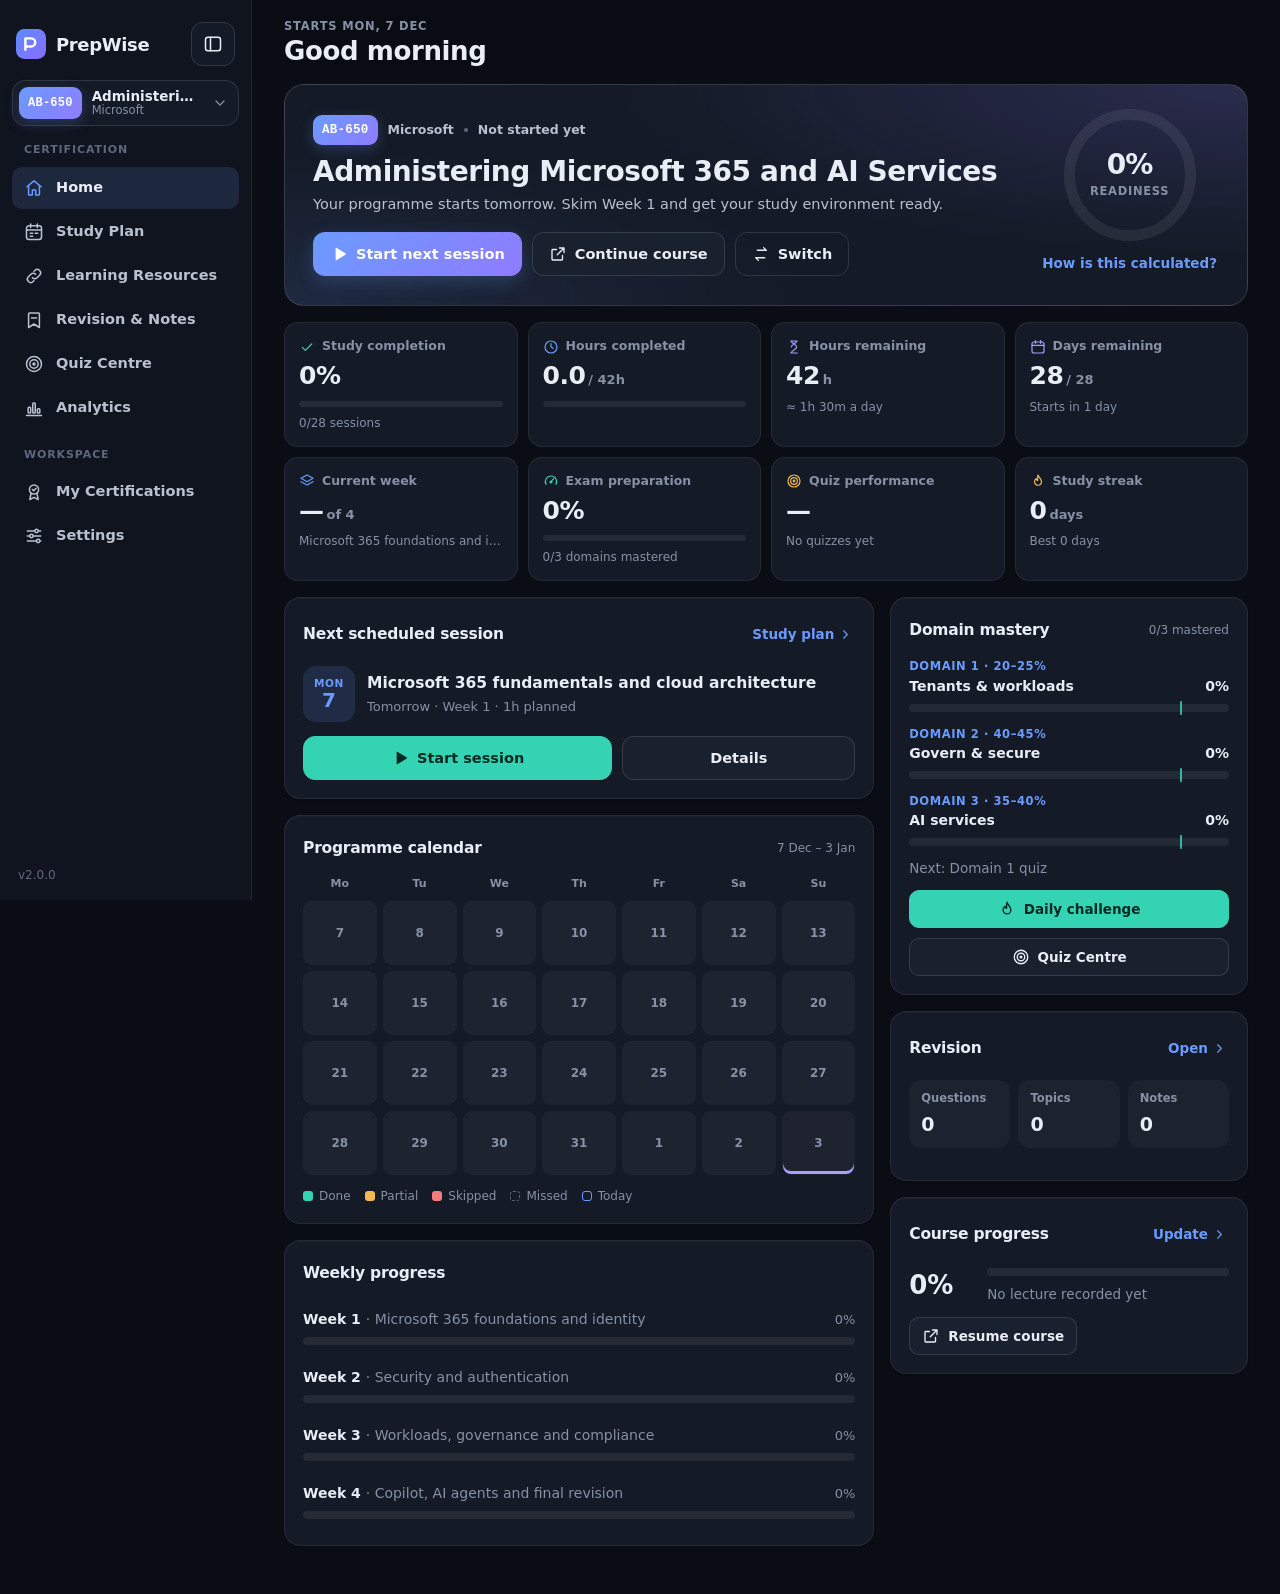
==== commit 13a13643: "PrepWise v2: multi-certification platform - Certification profiles with independent content and prog" ====
--- a/index.html
+++ b/index.html
@@ -1,56 +1,68 @@
 <!doctype html>
-<html lang="en-AU">
+<html lang="en-AU" data-theme="dark">
 <head>
   <meta charset="utf-8">
   <meta name="viewport" content="width=device-width, initial-scale=1, viewport-fit=cover">
-  <meta name="theme-color" content="#0b0f17">
+  <meta name="theme-color" content="#0a0d14">
   <meta name="color-scheme" content="dark">
-  <meta name="description" content="Offline study tracker for a 4-week Microsoft 365 & AI services certification programme.">
+  <meta name="description" content="PrepWise — an offline study planner and quiz centre for any certification.">
   <meta name="mobile-web-app-capable" content="yes">
   <meta name="apple-mobile-web-app-capable" content="yes">
+  <meta name="apple-mobile-web-app-title" content="PrepWise">
   <meta name="apple-mobile-web-app-status-bar-style" content="black-translucent">
-  <title>Study Tracker · Microsoft 365</title>
+  <title>PrepWise</title>
   <link rel="manifest" href="manifest.json">
   <link rel="icon" type="image/png" sizes="192x192" href="icons/icon-192.png">
   <link rel="apple-touch-icon" href="icons/icon-192.png">
   <link rel="stylesheet" href="styles.css">
 </head>
 <body>
-  <div id="app">
-    <header class="topbar">
-      <div class="topbar-inner">
-        <div class="topbar-text">
-          <div class="eyebrow" id="topbar-eyebrow"></div>
-          <h1 id="topbar-title">Dashboard</h1>
+  <a class="skip-link" href="#main">Skip to content</a>
+  <div id="app" class="shell">
+    <aside class="sidebar" aria-label="Navigation">
+      <div class="sb-brand">
+        <span class="logo" aria-hidden="true"><svg viewBox="0 0 32 32"><rect width="32" height="32" rx="9" fill="url(#lg)"/><path d="M10 22V10h6.2a4.3 4.3 0 0 1 0 8.6H10" fill="none" stroke="#fff" stroke-width="2.6" stroke-linecap="round" stroke-linejoin="round"/><defs><linearGradient id="lg" x1="0" y1="0" x2="1" y2="1"><stop offset="0" stop-color="#5b8cff"/><stop offset="1" stop-color="#8b6cff"/></linearGradient></defs></svg></span>
+        <span class="brand-name">PrepWise</span>
+        <button class="icon-btn sb-toggle" data-action="toggle-sidebar" aria-label="Collapse or expand sidebar"><svg class="ic" viewBox="0 0 24 24" fill="none" stroke="currentColor" stroke-width="1.8" stroke-linecap="round" stroke-linejoin="round" aria-hidden="true"><rect x="3" y="4" width="18" height="16" rx="3"/><path d="M9 4v16"/></svg></button>
+      </div>
+      <button class="cert-chip sb-cert" id="sb-cert" data-action="cert-switcher" aria-label="Switch certification"></button>
+      <nav class="sb-nav" id="sb-nav"></nav>
+      <div class="sb-foot" id="sb-status"></div>
+    </aside>
+
+    <div class="main-col">
+      <header class="topbar">
+        <div class="topbar-inner">
+          <div class="topbar-text">
+            <div class="eyebrow" id="topbar-eyebrow"></div>
+            <h1 id="topbar-title">Home</h1>
+          </div>
+          <button class="cert-chip tb-cert" id="tb-cert" data-action="cert-switcher" aria-label="Switch certification"></button>
+          <button class="icon-btn tb-settings" data-nav="settings" aria-label="Settings"><svg class="ic" viewBox="0 0 24 24" fill="none" stroke="currentColor" stroke-width="1.8" stroke-linecap="round" stroke-linejoin="round" aria-hidden="true"><path d="M4 6h9M17 6h3M4 12h3M11 12h9M4 18h11M19 18h1"/><circle cx="15" cy="6" r="2"/><circle cx="9" cy="12" r="2"/><circle cx="17" cy="18" r="2"/></svg></button>
         </div>
-        <div id="topbar-slot"></div>
-      </div>
-    </header>
+      </header>
 
-    <main id="main">
-      <section class="view" id="view-dashboard" aria-label="Dashboard"></section>
-      <section class="view" id="view-plan" aria-label="Study plan" hidden></section>
-      <section class="view" id="view-quiz" aria-label="Quiz Centre" hidden></section>
-      <section class="view" id="view-progress" aria-label="Progress" hidden></section>
-      <section class="view" id="view-settings" aria-label="Settings" hidden></section>
-    </main>
+      <main id="main" tabindex="-1">
+        <section class="view" id="view-home" aria-label="Home"></section>
+        <section class="view" id="view-certs" aria-label="My Certifications" hidden></section>
+        <section class="view" id="view-plan" aria-label="Study plan" hidden></section>
+        <section class="view" id="view-resources" aria-label="Learning resources" hidden></section>
+        <section class="view" id="view-revision" aria-label="Revision and notes" hidden></section>
+        <section class="view" id="view-quiz" aria-label="Quiz Centre" hidden></section>
+        <section class="view" id="view-analytics" aria-label="Progress and analytics" hidden></section>
+        <section class="view" id="view-settings" aria-label="Settings" hidden></section>
+      </main>
+    </div>
 
     <div id="mini-timer" class="mini-timer" hidden></div>
-
-    <nav class="bottom-nav" aria-label="Main">
-      <button class="nav-btn" data-nav="dashboard" aria-label="Dashboard"></button>
-      <button class="nav-btn" data-nav="plan" aria-label="Study plan"></button>
-      <button class="nav-btn" data-nav="quiz" aria-label="Quiz Centre"></button>
-      <button class="nav-btn" data-nav="progress" aria-label="Progress"></button>
-      <button class="nav-btn" data-nav="settings" aria-label="Settings"></button>
-    </nav>
+    <nav class="bottom-nav" id="bottom-nav" aria-label="Main"></nav>
   </div>
 
   <div id="sheet-root" class="sheet-root" hidden>
     <div class="sheet-backdrop" data-action="close-sheet"></div>
     <div class="sheet" role="dialog" aria-modal="true">
       <div class="sheet-handle" data-action="close-sheet"></div>
-      <div class="sheet-body" id="sheet-body"></div>
+      <div class="sheet-body" id="sheet-body" tabindex="-1"></div>
     </div>
   </div>
 
@@ -58,14 +70,21 @@
   <div id="celebrate-root" class="celebrate-root" hidden></div>
   <div id="toast-root" class="toast-root" aria-live="polite"></div>
   <input type="file" id="import-file" accept="application/json,.json" hidden>
+  <div id="quiz-player" class="quiz-player" hidden></div>
 
-  <noscript><p style="padding:24px;color:#fff">This app needs JavaScript enabled.</p></noscript>
-  <div id="quiz-player" class="quiz-player" hidden></div>
-  <script src="ab650/meta.js"></script>
-  <script src="ab650/questions-d1.js"></script>
-  <script src="ab650/questions-d2.js"></script>
-  <script src="ab650/questions-d3.js"></script>
+  <noscript><p style="padding:24px;color:#fff">PrepWise needs JavaScript enabled.</p></noscript>
+  <!-- Core -->
+  <script src="js/schema.js"></script>
+  <!-- Built-in certification profiles (content only) -->
+  <script src="certifications/ab-650/meta.js"></script>
+  <script src="certifications/ab-650/questions-d1.js"></script>
+  <script src="certifications/ab-650/questions-d2.js"></script>
+  <script src="certifications/ab-650/questions-d3.js"></script>
+  <script src="certifications/ab-650/profile.js"></script>
+  <!-- App shell and feature modules -->
   <script src="app.js"></script>
+  <script src="js/certs.js"></script>
   <script src="quiz-centre.js"></script>
+  <script src="js/revision.js"></script>
 </body>
 </html>
--- a/styles.css
+++ b/styles.css
@@ -1,555 +1,663 @@
 /* =========================================================
-   M365 Study Tracker — mobile-first dark UI
+   PrepWise — design system and layout
+   Mobile-first. Sidebar layout from 1024px. Dark themes only.
    ========================================================= */
-:root {
-  --bg: #0b0f17;
-  --bg-elev: #0f1520;
-  --surface: #131a27;
-  --surface-2: #19223299;
-  --surface-3: #1e2839;
+:root, [data-theme="dark"] {
+  --bg: #0a0d14;
+  --bg-elev: #10141e;
+  --surface: #141a26;
+  --surface-2: #19202e;
+  --surface-3: #212a3b;
+  --hover: rgba(255, 255, 255, 0.04);
   --border: rgba(255, 255, 255, 0.07);
   --border-strong: rgba(255, 255, 255, 0.12);
-  --text: #e8ecf3;
-  --text-2: #b4bccb;
-  --muted: #7f8aa0;
-  --accent: #5b9bff;
-  --accent-2: #7c6cff;
-  --accent-soft: rgba(91, 155, 255, 0.14);
-  --teal: #2fd1b5;
-  --teal-soft: rgba(47, 209, 181, 0.14);
-  --amber: #f3b54a;
-  --amber-soft: rgba(243, 181, 74, 0.14);
+  --text: #e9edf5;
+  --text-2: #b9c1d0;
+  --muted: #8691a6;
+  --faint: #5e687c;
+  --accent: #6b9bff;
+  --accent-2: #8f7bff;
+  --accent-ink: #0b1430;
+  --accent-soft: rgba(107, 155, 255, 0.14);
+  --teal: #34d3b4;
+  --teal-soft: rgba(52, 211, 180, 0.14);
+  --amber: #f5b951;
+  --amber-soft: rgba(245, 185, 81, 0.14);
   --red: #f47c7c;
   --red-soft: rgba(244, 124, 124, 0.13);
-  --grad: linear-gradient(135deg, #5b9bff 0%, #7c6cff 100%);
-  --radius: 18px;
+  --violet: #ab9dff;
+  --violet-soft: rgba(143, 123, 255, 0.15);
+  --grad: linear-gradient(135deg, var(--accent) 0%, var(--accent-2) 100%);
+  --radius: 16px;
   --radius-sm: 12px;
-  --shadow: 0 10px 30px rgba(0, 0, 0, 0.35);
-  --nav-h: 68px;
+  --shadow: 0 12px 36px rgba(0, 0, 0, 0.4);
+  --shadow-sm: 0 1px 0 rgba(255, 255, 255, 0.03) inset, 0 1px 2px rgba(0, 0, 0, 0.25);
+  --nav-h: 66px;
+  --top-h: 64px;
+  --sb-w: 252px;
   --safe-b: env(safe-area-inset-bottom, 0px);
   --safe-t: env(safe-area-inset-top, 0px);
   --ease: cubic-bezier(0.2, 0.8, 0.2, 1);
-  --font: system-ui, -apple-system, "Segoe UI", Roboto, "Noto Sans", Ubuntu, sans-serif;
+  --font: "Segoe UI Variable Text", "Segoe UI", system-ui, -apple-system, "SF Pro Text", Roboto, "Noto Sans", Ubuntu, sans-serif;
+  --font-display: "Segoe UI Variable Display", "Segoe UI", system-ui, -apple-system, "SF Pro Display", Roboto, sans-serif;
+  --mono: ui-monospace, "Cascadia Mono", "SF Mono", Menlo, Consolas, monospace;
+  color-scheme: dark;
+}
+[data-theme="midnight"] {
+  --bg: #000;
+  --bg-elev: #07090d;
+  --surface: #0c0f15;
+  --surface-2: #11151d;
+  --surface-3: #191e29;
+  --border: rgba(255, 255, 255, 0.08);
+  --border-strong: rgba(255, 255, 255, 0.13);
 }
 
 * { box-sizing: border-box; }
 html, body { margin: 0; padding: 0; }
-html { -webkit-text-size-adjust: 100%; }
+html { -webkit-text-size-adjust: 100%; scroll-padding-top: calc(var(--top-h) + var(--safe-t) + 12px); }
 body {
-  background: var(--bg);
-  color: var(--text);
-  font-family: var(--font);
-  font-size: 16px;
-  line-height: 1.45;
-  -webkit-font-smoothing: antialiased;
+  background: var(--bg); color: var(--text);
+  font-family: var(--font); font-size: 15.5px; line-height: 1.5;
+  -webkit-font-smoothing: antialiased; -moz-osx-font-smoothing: grayscale;
   -webkit-tap-highlight-color: transparent;
-  overscroll-behavior-y: none;
-  min-height: 100dvh;
+  overscroll-behavior-y: none; min-height: 100dvh;
 }
 body.sheet-open { overflow: hidden; }
 [hidden] { display: none !important; }
 button, input, select, textarea { font: inherit; color: inherit; }
 button { cursor: pointer; }
-a { color: var(--accent); }
+button:disabled { cursor: not-allowed; }
+a { color: var(--accent); text-underline-offset: 2px; }
+code { font-family: var(--mono); font-size: 0.88em; background: var(--surface-3); padding: 1px 6px; border-radius: 6px; }
+h1, h2, h3, h4 { font-family: var(--font-display); letter-spacing: -0.015em; }
 .num { font-variant-numeric: tabular-nums; }
-
-/* ---------- Top bar ---------- */
+.muted { color: var(--muted); }
+.small { font-size: 13.5px; }
+.tiny { font-size: 12px; }
+.block { display: block; }
+.tone-amber { color: var(--amber); }
+:focus-visible { outline: 2px solid var(--accent); outline-offset: 2px; border-radius: 8px; }
+.skip-link { position: absolute; left: -999px; top: 8px; z-index: 100; padding: 10px 14px; border-radius: 10px; background: var(--accent); color: #fff; }
+.skip-link:focus { left: 8px; }
+
+/* ---------- Icons ---------- */
+.ic { width: 20px; height: 20px; flex: 0 0 auto; }
+.ic.flip { transform: rotate(180deg); }
+
+/* ---------- Shell ---------- */
+.main-col { min-width: 0; }
 .topbar {
-  position: sticky; top: 0; z-index: 20;
-  padding-top: var(--safe-t);
-  background: linear-gradient(to bottom, rgba(11,15,23,0.96) 70%, rgba(11,15,23,0.0));
-  backdrop-filter: blur(10px);
-  -webkit-backdrop-filter: blur(10px);
-}
-.topbar-inner {
-  max-width: 720px; margin: 0 auto;
-  padding: 14px 18px 10px;
-  display: flex; align-items: flex-end; justify-content: space-between; gap: 12px;
-}
-.topbar h1 { margin: 2px 0 0; font-size: 26px; font-weight: 700; letter-spacing: -0.02em; }
-.eyebrow { font-size: 12px; font-weight: 600; letter-spacing: 0.08em; text-transform: uppercase; color: var(--muted); }
-
-/* ---------- Layout ---------- */
-#main {
-  max-width: 720px; margin: 0 auto;
-  padding: 4px 16px calc(var(--nav-h) + var(--safe-b) + 28px);
-}
-.view { animation: viewIn 0.28s var(--ease); }
-@keyframes viewIn { from { opacity: 0; transform: translateY(6px); } to { opacity: 1; transform: none; } }
-.stack > * + * { margin-top: 14px; }
-.section-title {
-  display: flex; align-items: center; justify-content: space-between;
-  margin: 26px 4px 10px; font-size: 13px; font-weight: 700; letter-spacing: 0.07em;
-  text-transform: uppercase; color: var(--muted);
-}
-.section-title:first-child { margin-top: 6px; }
-
-/* ---------- Cards ---------- */
-.card {
-  background: var(--surface);
-  border: 1px solid var(--border);
-  border-radius: var(--radius);
-  padding: 16px;
-}
-.card + .card { margin-top: 12px; }
-.stat-grid > .card + .card { margin-top: 0; }
-.card-head { display: flex; align-items: center; justify-content: space-between; gap: 10px; margin-bottom: 12px; }
-.card-title { font-size: 16px; font-weight: 650; margin: 0; }
-.card-sub { font-size: 13px; color: var(--muted); }
-.muted { color: var(--muted); }
-.small { font-size: 13px; }
-.tiny { font-size: 12px; }
-
-/* Hero */
-.hero {
-  display: flex; align-items: center; gap: 16px;
-  background:
-    radial-gradient(120% 140% at 0% 0%, rgba(91,155,255,0.16), transparent 55%),
-    radial-gradient(120% 140% at 100% 100%, rgba(124,108,255,0.14), transparent 55%),
-    var(--surface);
-  padding: 18px;
-}
-.ring-wrap { position: relative; width: 112px; height: 112px; flex: 0 0 auto; }
-.ring-wrap svg { width: 100%; height: 100%; transform: rotate(-90deg); }
-.ring-track { stroke: rgba(255,255,255,0.07); }
-.ring-bar { transition: stroke-dashoffset 0.9s var(--ease); }
-.ring-label { position: absolute; inset: 0; display: grid; place-content: center; text-align: center; }
-.ring-value { font-size: 28px; font-weight: 750; letter-spacing: -0.02em; }
-.ring-caption { font-size: 11px; color: var(--muted); text-transform: uppercase; letter-spacing: 0.08em; }
-.hero-text { min-width: 0; }
-.hero-text .phase { font-size: 12px; font-weight: 700; letter-spacing: 0.07em; text-transform: uppercase; color: var(--accent); }
-.hero-text .motivation { margin: 6px 0 0; font-size: 15px; color: var(--text-2); }
-
-/* Buttons */
+  position: sticky; top: 0; z-index: 20; padding-top: var(--safe-t);
+  background: color-mix(in srgb, var(--bg) 88%, transparent);
+  backdrop-filter: saturate(140%) blur(14px); -webkit-backdrop-filter: saturate(140%) blur(14px);
+  border-bottom: 1px solid transparent;
+}
+.topbar-inner { display: flex; align-items: center; gap: 10px; padding: 12px 16px 10px; min-height: var(--top-h); max-width: 1400px; margin: 0 auto; }
+.topbar-text { flex: 1; min-width: 0; }
+.topbar h1 { margin: 1px 0 0; font-size: 22px; font-weight: 700; line-height: 1.2; white-space: nowrap; overflow: hidden; text-overflow: ellipsis; }
+.eyebrow { font-size: 11.5px; font-weight: 650; letter-spacing: 0.07em; text-transform: uppercase; color: var(--muted); white-space: nowrap; overflow: hidden; text-overflow: ellipsis; }
+#main { padding: 6px 16px calc(var(--nav-h) + var(--safe-b) + 28px); max-width: 1400px; margin: 0 auto; outline: none; }
+.view { animation: viewIn 0.26s var(--ease); }
+.view > * + * { margin-top: 16px; }
+@keyframes viewIn { from { opacity: 0; transform: translateY(4px); } to { opacity: 1; transform: none; } }
+
+/* Certification chip (top bar + sidebar) */
+.cert-chip {
+  display: flex; align-items: center; gap: 10px; min-width: 0; max-width: 100%;
+  border: 1px solid var(--border-strong); background: var(--surface); border-radius: 14px;
+  padding: 6px 10px 6px 6px; min-height: 46px; text-align: left; color: var(--text);
+  transition: border-color 0.2s, background 0.2s;
+}
+.cert-chip:hover { border-color: rgba(107,155,255,0.45); background: var(--surface-2); }
+.cert-chip .cert-chip-text { display: flex; flex-direction: column; min-width: 0; line-height: 1.2; }
+.cert-chip .cc-name { font-size: 13.5px; font-weight: 620; white-space: nowrap; overflow: hidden; text-overflow: ellipsis; }
+.cert-chip .cc-prov { font-size: 11.5px; color: var(--muted); }
+.cert-chip .cc-chev { width: 16px; height: 16px; color: var(--muted); margin-left: auto; }
+.tb-cert { max-width: 46vw; }
+.tb-cert .cert-chip-text { display: none; }
+.tb-cert .cc-chev { margin-left: 0; }
+.cert-badge {
+  display: inline-flex; align-items: center; justify-content: center; flex: 0 0 auto;
+  min-width: 44px; height: 32px; padding: 0 9px; border-radius: 9px;
+  background: var(--grad); color: #fff; font-family: var(--mono); font-size: 12px; font-weight: 700; letter-spacing: 0.02em;
+  white-space: nowrap; box-shadow: 0 4px 14px rgba(107,155,255,0.25);
+}
+.cert-badge.lg { height: 30px; font-size: 12.5px; }
+.cert-badge.muted { background: var(--surface-3); box-shadow: none; color: var(--muted); }
+
+/* Sidebar (desktop) */
+.sidebar { display: none; }
+.sb-brand { display: flex; align-items: center; gap: 10px; padding: 4px 4px 14px; }
+.logo svg { width: 30px; height: 30px; display: block; }
+.brand-name { font-family: var(--font-display); font-weight: 750; font-size: 18px; letter-spacing: -0.02em; flex: 1; }
+.sb-nav { display: grid; gap: 18px; margin-top: 16px; }
+.sb-group { display: grid; gap: 2px; }
+.sb-label { font-size: 11px; font-weight: 700; letter-spacing: .08em; text-transform: uppercase; color: var(--faint); padding: 0 12px 6px; }
+.sb-item {
+  display: flex; align-items: center; gap: 12px; width: 100%; min-height: 42px; padding: 0 12px;
+  border: 0; background: transparent; color: var(--text-2); border-radius: 10px; font-size: 14.5px; font-weight: 560; text-align: left;
+  transition: background 0.15s, color 0.15s;
+}
+.sb-item:hover { background: var(--hover); color: var(--text); }
+.sb-item.active { background: var(--accent-soft); color: var(--text); }
+.sb-item.active .ic { color: var(--accent); }
+.sb-item span { white-space: nowrap; overflow: hidden; text-overflow: ellipsis; }
+.sb-foot { margin-top: auto; display: flex; align-items: center; justify-content: space-between; gap: 8px; padding: 12px 6px 0; font-size: 12px; color: var(--faint); }
+
+/* Bottom navigation (mobile & tablet) */
+.bottom-nav {
+  position: fixed; left: 0; right: 0; bottom: 0; z-index: 30;
+  height: calc(var(--nav-h) + var(--safe-b)); padding-bottom: var(--safe-b);
+  display: grid; grid-auto-flow: column; grid-auto-columns: 1fr;
+  background: color-mix(in srgb, var(--bg-elev) 94%, transparent); border-top: 1px solid var(--border);
+  backdrop-filter: blur(16px); -webkit-backdrop-filter: blur(16px);
+}
+.nav-btn { border: 0; background: none; color: var(--muted); display: flex; flex-direction: column; align-items: center; justify-content: center; gap: 3px; font-size: 11px; font-weight: 600; min-width: 0; padding: 0 2px; }
+.nav-btn > span:last-child { max-width: 100%; white-space: nowrap; overflow: hidden; text-overflow: ellipsis; }
+.nav-btn .nav-ic { width: 54px; height: 30px; border-radius: 99px; display: grid; place-items: center; transition: background 0.25s var(--ease), color .2s; }
+.nav-btn .ic { width: 22px; height: 22px; }
+.nav-btn.active { color: var(--text); }
+.nav-btn.active .nav-ic { background: var(--accent-soft); color: var(--accent); }
+
+/* ---------- Buttons ---------- */
 .btn {
   display: inline-flex; align-items: center; justify-content: center; gap: 8px;
-  min-height: 48px; padding: 0 18px;
-  border-radius: 14px; border: 1px solid var(--border-strong);
-  background: var(--surface-3); color: var(--text);
-  font-weight: 600; font-size: 15px; text-decoration: none;
-  transition: transform 0.12s var(--ease), background 0.2s, opacity 0.2s;
-  user-select: none;
-}
-.btn:active { transform: scale(0.97); }
-.btn:disabled { opacity: 0.45; pointer-events: none; }
-.btn .ic { width: 20px; height: 20px; }
-.btn-primary { background: var(--grad); border-color: transparent; color: #fff; box-shadow: 0 8px 22px rgba(91,155,255,0.28); }
-.btn-teal { background: var(--teal); border-color: transparent; color: #04221d; }
+  min-height: 44px; padding: 0 16px; border-radius: 12px;
+  border: 1px solid var(--border-strong); background: var(--surface-2); color: var(--text);
+  font-weight: 620; font-size: 14.5px; text-decoration: none; white-space: nowrap;
+  transition: transform 0.1s var(--ease), background 0.2s, border-color 0.2s, opacity 0.2s, filter 0.2s;
+}
+.btn:hover:not(:disabled) { background: var(--surface-3); }
+.btn:active:not(:disabled) { transform: scale(0.98); }
+.btn:disabled { opacity: 0.45; }
+.btn .ic { width: 18px; height: 18px; }
+.btn-primary { background: var(--grad); border-color: transparent; color: #fff; box-shadow: 0 6px 18px rgba(107,155,255,0.22); }
+.btn-primary:hover:not(:disabled) { background: var(--grad); filter: brightness(1.08); }
+.btn-teal { background: var(--teal); border-color: var(--teal); color: #032a22; }
+.btn-teal:hover:not(:disabled) { background: var(--teal); filter: brightness(1.07); }
 .btn-ghost { background: transparent; }
-.btn-danger { background: var(--red-soft); border-color: rgba(244,124,124,0.25); color: var(--red); }
-.btn-xl { width: 100%; min-height: 60px; font-size: 17px; border-radius: 18px; margin-top: 14px; }
+.btn-danger { background: var(--red-soft); border-color: rgba(244,124,124,0.35); color: var(--red); }
+.btn-danger:hover:not(:disabled) { background: rgba(244,124,124,0.2); }
+.btn-sm { min-height: 38px; padding: 0 12px; font-size: 13.5px; border-radius: 10px; }
 .btn-block { width: 100%; }
-.btn-sm { min-height: 40px; padding: 0 14px; font-size: 14px; border-radius: 12px; }
-.btn-row { display: flex; gap: 10px; flex-wrap: wrap; }
-.btn-row > .btn { flex: 1 1 0; }
-.icon-btn {
-  width: 44px; height: 44px; display: grid; place-items: center;
-  border-radius: 12px; border: 1px solid var(--border); background: var(--surface);
-  color: var(--text-2);
-}
-.icon-btn:active { transform: scale(0.95); }
-.icon-btn .ic { width: 20px; height: 20px; }
-.link-btn { background: none; border: 0; color: var(--accent); font-weight: 600; font-size: 14px; padding: 8px 4px; min-height: 40px; }
-
-.ic { width: 22px; height: 22px; flex: 0 0 auto; }
-
-/* Stats */
-.stat-grid { display: grid; grid-template-columns: repeat(2, minmax(0, 1fr)); gap: 12px; margin-top: 14px; }
-.stat { padding: 14px; }
-.stat .stat-top { display: flex; align-items: center; gap: 8px; color: var(--muted); font-size: 12.5px; font-weight: 600; }
-.stat .stat-top .ic { width: 17px; height: 17px; }
-.stat .stat-value { margin-top: 8px; font-size: 24px; font-weight: 720; letter-spacing: -0.02em; }
-.stat .stat-value small { font-size: 14px; font-weight: 600; color: var(--muted); margin-left: 2px; }
-.stat .stat-foot { margin-top: 6px; font-size: 12.5px; color: var(--muted); }
-.stat.flame .stat-top .ic { color: var(--amber); }
-.stat.hours .stat-top .ic { color: var(--accent); }
-.stat.sessions .stat-top .ic { color: var(--teal); }
-.stat.days .stat-top .ic { color: var(--accent-2); }
-
-/* Progress bar */
+.btn-row { display: flex; flex-wrap: wrap; gap: 10px; }
+.btn-row > .btn { flex: 1 1 auto; }
+.btn-row.center { justify-content: center; }
+.btn-row.center > .btn { flex: 0 1 auto; }
+.btn-col { display: grid; gap: 8px; margin-top: 18px; }
+.btn-col .btn { flex-direction: column; align-items: flex-start; height: auto; padding: 10px 14px; white-space: normal; text-align: left; gap: 2px; }
+.btn-col .btn .ic { display: none; }
+.btn-hint { font-size: 12.5px; font-weight: 500; opacity: 0.85; }
+.icon-btn { width: 44px; height: 44px; flex: 0 0 auto; display: grid; place-items: center; border-radius: 12px; border: 1px solid var(--border-strong); background: var(--surface); color: var(--text); padding: 0; }
+.icon-btn:hover:not(:disabled) { background: var(--surface-3); }
+.mini-btn { width: 40px; height: 40px; border-radius: 10px; border: 0; background: transparent; color: var(--muted); display: grid; place-items: center; flex: 0 0 auto; padding: 0; }
+.mini-btn:hover { background: var(--hover); color: var(--text); }
+.mini-btn .ic { width: 18px; height: 18px; }
+.mini-btn.flag-on, .icon-btn.flag-on { color: var(--amber); }
+.mini-btn.flag-on .ic, .icon-btn.flag-on .ic { fill: currentColor; }
+.link-btn { display: inline-flex; align-items: center; gap: 4px; background: none; border: 0; color: var(--accent); font-weight: 620; font-size: 13.5px; padding: 6px 2px; min-height: 36px; }
+.link-btn .ic { width: 15px; height: 15px; }
+.row-actions { display: flex; align-items: center; gap: 2px; flex: 0 0 auto; }
+
+/* ---------- Panels & typography ---------- */
+.panel { background: var(--surface); border: 1px solid var(--border); border-radius: var(--radius); padding: 18px; box-shadow: var(--shadow-sm); min-width: 0; }
+.panel-head { display: flex; align-items: center; justify-content: space-between; gap: 10px; margin-bottom: 14px; min-height: 28px; }
+.panel-head h3 { margin: 0; font-size: 15.5px; font-weight: 680; }
+.panel > .empty-state:only-child { padding: 28px 8px; }
+.empty-state { text-align: center; padding: 22px 8px; color: var(--muted); }
+.empty-state > .ic { width: 34px; height: 34px; color: var(--faint); }
+.empty-state .es-title { color: var(--text); font-weight: 650; font-size: 15.5px; margin-top: 8px; }
+.empty-state p { margin: 6px auto 0; max-width: 460px; font-size: 13.5px; }
+.empty-state .btn-row { margin-top: 16px; }
+.list-gap { display: grid; gap: 8px; }
+.callout { display: flex; gap: 10px; align-items: flex-start; margin-top: 12px; padding: 12px 14px; border-radius: 12px; background: var(--amber-soft); color: #f7d395; font-size: 13.5px; line-height: 1.45; }
+.callout .ic { width: 18px; height: 18px; margin-top: 1px; }
+.callout.info { background: var(--accent-soft); color: #b8ceff; }
+.callout.bad { background: var(--red-soft); color: #ffc4c4; }
+.banner { display: flex; align-items: center; gap: 12px; padding: 12px 14px; border-radius: var(--radius); border: 1px solid rgba(107,155,255,0.3); background: linear-gradient(135deg, rgba(107,155,255,0.12), rgba(143,123,255,0.06)), var(--surface); }
+.banner > .ic { color: var(--accent); width: 24px; height: 24px; }
+.banner .txt { flex: 1; min-width: 0; font-size: 13.5px; color: var(--text-2); }
+.banner .txt strong { display: block; font-size: 14.5px; color: var(--text); }
+.disclaimer { display: flex; gap: 10px; align-items: flex-start; color: var(--muted); padding: 4px 4px 0; }
+.disclaimer .ic { width: 18px; height: 18px; margin-top: 2px; }
+.group-label { margin: 22px 0 6px; font-size: 11.5px; font-weight: 700; letter-spacing: .08em; text-transform: uppercase; color: var(--muted); }
+.divider { height: 1px; background: var(--border); margin: 18px 0; border: 0; }
+.row-split { display: flex; align-items: center; justify-content: space-between; gap: 12px; flex-wrap: wrap; }
+.row-card { display: flex; align-items: center; gap: 12px; padding: 12px; border-radius: 12px; border: 1px solid var(--border); background: var(--surface-2); width: 100%; color: var(--text); text-align: left; }
+.row-card .ic { color: var(--muted); }
+
+/* Progress bar & ring */
 .bar { height: 8px; border-radius: 99px; background: rgba(255,255,255,0.07); overflow: hidden; }
 .bar > span { display: block; height: 100%; border-radius: inherit; background: var(--grad); width: 0; transition: width 0.8s var(--ease); }
 .bar.teal > span { background: var(--teal); }
 .bar.amber > span { background: var(--amber); }
-.bar.thin { height: 6px; }
-.stat .bar { margin-top: 10px; }
-
-.week-bars { display: grid; gap: 14px; }
-.week-bar-row .row-top { display: flex; justify-content: space-between; align-items: baseline; gap: 10px; margin-bottom: 7px; }
-.week-bar-row .row-top .label { font-weight: 600; font-size: 14px; }
-.week-bar-row .row-top .label .muted { font-weight: 500; }
-.week-bar-row .row-top .val { font-size: 13px; color: var(--muted); }
-.week-bar-row.current .row-top .label::after { content: "Now"; margin-left: 8px; font-size: 10.5px; font-weight: 700; letter-spacing: .06em; text-transform: uppercase; padding: 2px 7px; border-radius: 99px; background: var(--accent-soft); color: var(--accent); vertical-align: 2px; }
-
-/* Next session */
-.next-card { display: flex; flex-direction: column; gap: 12px; }
-.next-head { display: flex; align-items: center; gap: 12px; }
-.date-chip {
-  flex: 0 0 auto; width: 54px; height: 58px; border-radius: 14px;
-  background: var(--accent-soft); color: var(--accent);
-  display: grid; place-content: center; text-align: center; line-height: 1.1;
-}
-.date-chip .dow { font-size: 11px; font-weight: 700; text-transform: uppercase; letter-spacing: .06em; }
-.date-chip .dom { font-size: 21px; font-weight: 750; }
-.date-chip.overdue { background: var(--amber-soft); color: var(--amber); }
-.date-chip.done { background: var(--teal-soft); color: var(--teal); }
-.next-topic { font-weight: 650; font-size: 16px; }
-.next-meta { font-size: 13px; color: var(--muted); margin-top: 2px; }
-
-/* Countdown grid */
-.countdown-grid { display: grid; grid-template-columns: repeat(7, 1fr); gap: 7px; }
-.cd-head { text-align: center; font-size: 11px; color: var(--muted); font-weight: 600; padding-bottom: 2px; }
-.cd-cell {
-  aspect-ratio: 1; border-radius: 10px; background: rgba(255,255,255,0.045);
-  display: grid; place-items: center; font-size: 12px; color: var(--muted); font-weight: 600;
-  border: 1px solid transparent; position: relative; padding: 0;
-}
-.cd-cell.completed { background: var(--teal-soft); color: var(--teal); }
-.cd-cell.partial { background: var(--amber-soft); color: var(--amber); }
-.cd-cell.skipped { background: var(--red-soft); color: var(--red); }
-.cd-cell.missed { background: rgba(255,255,255,0.02); color: #5a6478; border-style: dashed; border-color: rgba(255,255,255,0.08); }
-.cd-cell.today { border-color: var(--accent); color: var(--text); box-shadow: 0 0 0 3px rgba(91,155,255,0.18); }
-.cd-legend { display: flex; flex-wrap: wrap; gap: 12px; margin-top: 12px; font-size: 12px; color: var(--muted); }
-.cd-legend i { display: inline-block; width: 10px; height: 10px; border-radius: 3px; margin-right: 6px; vertical-align: -1px; }
-
-/* Udemy */
-.udemy-card .udemy-row { display: flex; align-items: center; gap: 14px; }
-.udemy-pct { font-size: 26px; font-weight: 750; letter-spacing: -0.02em; min-width: 70px; }
-.udemy-lecture { font-size: 14px; color: var(--text-2); min-width: 0; overflow: hidden; text-overflow: ellipsis; }
-
-/* Install banner */
-.install-banner { display: flex; align-items: center; gap: 12px; margin-bottom: 14px; border-color: rgba(91,155,255,0.3); background: linear-gradient(135deg, rgba(91,155,255,0.12), rgba(124,108,255,0.08)), var(--surface); }
-.install-banner .ic { color: var(--accent); width: 26px; height: 26px; }
-.install-banner .txt { flex: 1; min-width: 0; font-size: 14px; }
-.install-banner .txt strong { display: block; font-size: 15px; }
-
-/* ---------- Study plan ---------- */
-.seg {
-  display: grid; grid-auto-flow: column; grid-auto-columns: 1fr; gap: 4px;
-  padding: 4px; border-radius: 14px; background: var(--surface); border: 1px solid var(--border);
-}
-.seg button {
-  min-height: 42px; border: 0; border-radius: 10px; background: transparent; color: var(--muted);
-  font-weight: 650; font-size: 14px; transition: background 0.2s, color 0.2s;
-}
-.seg button.active { background: var(--surface-3); color: var(--text); box-shadow: 0 1px 0 rgba(255,255,255,0.05) inset; }
-.seg.sticky { position: sticky; top: calc(var(--safe-t) + 74px); z-index: 10; background: rgba(19,26,39,0.92); backdrop-filter: blur(8px); -webkit-backdrop-filter: blur(8px); }
-
-.week-head { margin: 16px 4px 12px; }
-.week-head h2 { margin: 0; font-size: 19px; letter-spacing: -0.01em; }
-.week-head .meta { margin-top: 4px; font-size: 13px; color: var(--muted); display: flex; gap: 14px; flex-wrap: wrap; }
-
-.session-list { display: grid; gap: 10px; }
-.session-item {
-  display: flex; align-items: center; gap: 12px; width: 100%; text-align: left;
-  padding: 12px; border-radius: 16px; border: 1px solid var(--border); background: var(--surface);
-  transition: transform 0.12s var(--ease), border-color 0.2s;
-}
-.session-item:active { transform: scale(0.985); }
-.session-item.is-today { border-color: rgba(91,155,255,0.45); }
-.session-item .body { flex: 1; min-width: 0; }
-.session-item .topic { font-weight: 620; font-size: 15px; line-height: 1.3; }
-.session-item .meta { margin-top: 5px; display: flex; gap: 6px; flex-wrap: wrap; align-items: center; }
-.session-item .chev { color: var(--muted); width: 18px; height: 18px; }
-.session-item.status-completed .topic { color: var(--text-2); }
-
-.chip {
-  display: inline-flex; align-items: center; gap: 5px; height: 24px; padding: 0 9px;
-  border-radius: 99px; font-size: 12px; font-weight: 600; background: rgba(255,255,255,0.06); color: var(--text-2);
-  white-space: nowrap;
-}
+.ring-wrap { position: relative; width: 112px; height: 112px; flex: 0 0 auto; }
+.ring-wrap svg { width: 100%; height: 100%; transform: rotate(-90deg); display: block; }
+.ring-track { stroke: rgba(255,255,255,0.07); }
+.ring-bar { transition: stroke-dashoffset 1s var(--ease); }
+.ring-label { position: absolute; inset: 0; display: grid; place-content: center; text-align: center; }
+.ring-value { font-family: var(--font-display); font-size: 28px; font-weight: 760; letter-spacing: -0.03em; line-height: 1; }
+.ring-caption { font-size: 11.5px; color: var(--muted); margin-top: 4px; font-weight: 600; text-transform: uppercase; letter-spacing: .06em; }
+
+/* Chips */
+.chip { display: inline-flex; align-items: center; gap: 5px; height: 24px; padding: 0 9px; border-radius: 99px; font-size: 12px; font-weight: 620; background: rgba(255,255,255,0.06); color: var(--text-2); white-space: nowrap; }
 .chip .ic { width: 13px; height: 13px; }
 .chip.blue { background: var(--accent-soft); color: var(--accent); }
 .chip.teal { background: var(--teal-soft); color: var(--teal); }
 .chip.amber { background: var(--amber-soft); color: var(--amber); }
 .chip.red { background: var(--red-soft); color: var(--red); }
-.chip.violet { background: rgba(124,108,255,0.15); color: #a89dff; }
-
+.chip.violet { background: var(--violet-soft); color: var(--violet); }
+
+/* ---------- Home ---------- */
+.cert-hero {
+  position: relative; overflow: hidden; display: flex; gap: 18px; align-items: center; flex-wrap: wrap;
+  padding: 20px; border-radius: 20px; border: 1px solid var(--border-strong);
+  background: radial-gradient(120% 140% at 100% 0%, rgba(143,123,255,0.18), transparent 55%), radial-gradient(90% 120% at 0% 100%, rgba(107,155,255,0.12), transparent 60%), var(--surface);
+}
+.ch-main { flex: 1 1 320px; min-width: 0; }
+.ch-kicker { display: flex; align-items: center; flex-wrap: wrap; gap: 8px 10px; font-size: 12.5px; color: var(--text-2); font-weight: 600; }
+.ch-kicker .dot { width: 4px; height: 4px; border-radius: 50%; background: var(--faint); }
+.ch-title { margin: 10px 0 6px; font-size: clamp(20px, 3.2vw, 28px); line-height: 1.18; font-weight: 760; overflow-wrap: anywhere; }
+.ch-sub { margin: 0; color: var(--text-2); font-size: 14.5px; max-width: 640px; }
+.ch-actions { margin-top: 16px; }
+.ch-actions > .btn { flex: 0 1 auto; }
+.ch-ring { display: flex; flex-direction: column; align-items: center; gap: 4px; margin: 0 auto; }
+.ch-ring .ring-wrap { width: 132px; height: 132px; }
+
+.kpi-grid { display: grid; grid-template-columns: repeat(2, minmax(0, 1fr)); gap: 10px; }
+.kpi { background: var(--surface); border: 1px solid var(--border); border-radius: 14px; padding: 14px; min-width: 0; }
+.kpi-top { display: flex; align-items: center; gap: 7px; font-size: 12.5px; color: var(--muted); font-weight: 620; min-width: 0; }
+.kpi-top span { white-space: nowrap; overflow: hidden; text-overflow: ellipsis; }
+.kpi-top .ic { width: 16px; height: 16px; }
+.kpi.teal .kpi-top .ic { color: var(--teal); } .kpi.blue .kpi-top .ic { color: var(--accent); }
+.kpi.violet .kpi-top .ic { color: var(--violet); } .kpi.amber .kpi-top .ic { color: var(--amber); }
+.kpi-value { font-family: var(--font-display); font-size: 25px; font-weight: 740; letter-spacing: -0.02em; margin-top: 6px; line-height: 1.15; white-space: nowrap; }
+.kpi-value small { font-size: 13px; font-weight: 600; color: var(--muted); margin-left: 3px; letter-spacing: 0; }
+.kpi .bar { margin-top: 10px; height: 6px; }
+.kpi-foot { margin-top: 7px; font-size: 12px; color: var(--muted); white-space: nowrap; overflow: hidden; text-overflow: ellipsis; }
+
+.home-grid { display: grid; gap: 16px; }
+.home-col { display: grid; gap: 16px; align-content: start; min-width: 0; }
+
+.next-card { display: flex; flex-direction: column; gap: 14px; }
+.next-head { display: flex; align-items: center; gap: 12px; min-width: 0; }
+.date-chip { flex: 0 0 auto; width: 52px; height: 56px; border-radius: 13px; background: var(--accent-soft); color: var(--accent); display: grid; place-content: center; text-align: center; line-height: 1.1; }
+.date-chip .dow { font-size: 10.5px; font-weight: 700; text-transform: uppercase; letter-spacing: .06em; }
+.date-chip .dom { font-size: 20px; font-weight: 750; }
+.date-chip.overdue { background: var(--amber-soft); color: var(--amber); }
+.date-chip.done { background: var(--teal-soft); color: var(--teal); }
+.next-topic { font-weight: 650; font-size: 15.5px; overflow-wrap: anywhere; }
+.next-meta { font-size: 13px; color: var(--muted); margin-top: 2px; }
+
+.countdown-grid { display: grid; grid-template-columns: repeat(7, minmax(0, 1fr)); gap: 6px; }
+.cd-head { text-align: center; font-size: 11px; color: var(--muted); font-weight: 650; padding-bottom: 2px; }
+.cd-cell { aspect-ratio: 1.15; border-radius: 9px; background: rgba(255,255,255,0.045); display: grid; place-items: center; font-size: 12px; color: var(--muted); font-weight: 620; border: 1px solid transparent; min-width: 0; }
+.countdown-grid.compact .cd-cell { aspect-ratio: 1.6; font-size: 11px; }
+.cd-cell.rest { background: rgba(255,255,255,0.02); color: var(--faint); }
+.cd-cell.completed { background: var(--teal-soft); color: var(--teal); }
+.cd-cell.partial { background: var(--amber-soft); color: var(--amber); }
+.cd-cell.skipped { background: var(--red-soft); color: var(--red); }
+.cd-cell.missed { background: transparent; color: var(--faint); border-style: dashed; border-color: rgba(255,255,255,0.1); }
+.cd-cell.today { border-color: var(--accent); color: var(--text); box-shadow: 0 0 0 3px rgba(107,155,255,0.18); }
+.cd-cell.deadline { box-shadow: inset 0 -3px 0 var(--violet); }
+.cd-legend, .chart-legend { display: flex; flex-wrap: wrap; gap: 6px 14px; margin-top: 12px; font-size: 12px; color: var(--muted); }
+.cd-legend i, .chart-legend i { display: inline-block; width: 10px; height: 10px; border-radius: 3px; margin-right: 6px; vertical-align: -1px; }
+.lg-done { background: var(--teal); } .lg-partial { background: var(--amber); } .lg-skip { background: var(--red); }
+.lg-missed { border: 1px dashed #5a6478; } .lg-today { border: 1.5px solid var(--accent); }
+.lg-planned { background: rgba(255,255,255,0.16); } .lg-actual { background: var(--accent); }
+
+.week-bars { display: grid; gap: 6px; }
+.week-bar-row { display: block; width: 100%; text-align: left; border: 0; background: transparent; color: var(--text); padding: 8px 8px; margin: 0 -8px; width: calc(100% + 16px); border-radius: 10px; }
+button.week-bar-row:hover { background: var(--hover); }
+.week-bar-row .row-top { display: flex; justify-content: space-between; align-items: baseline; gap: 10px; margin-bottom: 7px; min-width: 0; }
+.week-bar-row .row-top .label { font-weight: 620; font-size: 14px; min-width: 0; overflow: hidden; text-overflow: ellipsis; white-space: nowrap; }
+.week-bar-row .row-top .label .muted { font-weight: 500; }
+.week-bar-row .row-top .val { font-size: 13px; color: var(--muted); }
+.week-bar-row.current .row-top .label::after { content: "Now"; margin-left: 8px; font-size: 10px; font-weight: 750; letter-spacing: .06em; text-transform: uppercase; padding: 2px 7px; border-radius: 99px; background: var(--accent-soft); color: var(--accent); vertical-align: 1px; }
+.course-row { display: flex; align-items: center; gap: 14px; }
+.course-pct { font-family: var(--font-display); font-size: 26px; font-weight: 750; min-width: 64px; }
+.course-lecture { font-size: 13.5px; color: var(--text-2); margin-top: 8px; overflow: hidden; text-overflow: ellipsis; white-space: nowrap; }
+.rec-list { list-style: none; margin: 0; padding: 0; display: grid; gap: 14px; }
+.rec-list li { display: flex; gap: 12px; align-items: flex-start; }
+.rec-list li > .ic { color: var(--violet); margin-top: 2px; }
+.rec-list li > div { flex: 1; min-width: 0; }
+.rec-list p { margin: 0 0 10px; font-size: 14px; color: var(--text-2); }
+.rec-list .btn-row > .btn { flex: 0 1 auto; }
+
+.stat-row { display: grid; grid-template-columns: repeat(auto-fit, minmax(92px, 1fr)); gap: 8px; margin-bottom: 14px; }
+.mini-stat { background: rgba(255,255,255,0.035); border-radius: 12px; padding: 10px 12px; min-width: 0; }
+.mini-stat .k { font-size: 11.5px; color: var(--muted); font-weight: 620; white-space: nowrap; overflow: hidden; text-overflow: ellipsis; }
+.mini-stat .v { font-family: var(--font-display); font-size: 19px; font-weight: 720; margin-top: 2px; }
+.mini-stat .s { font-size: 11.5px; color: var(--muted); white-space: nowrap; overflow: hidden; text-overflow: ellipsis; }
+
+/* ---------- Study plan ---------- */
+.week-tabs { display: grid; grid-auto-flow: column; grid-auto-columns: minmax(0, 1fr); gap: 4px; padding: 4px; border-radius: 14px; background: var(--surface); border: 1px solid var(--border); position: sticky; top: calc(var(--top-h) + var(--safe-t)); z-index: 10; }
+.week-tabs.scroll { grid-auto-columns: max-content; overflow-x: auto; scrollbar-width: none; overscroll-behavior-x: contain; }
+.week-tabs.scroll::-webkit-scrollbar { display: none; }
+.week-tabs button { min-height: 40px; border: 0; border-radius: 10px; background: transparent; color: var(--muted); font-weight: 650; font-size: 13.5px; padding: 0 12px; white-space: nowrap; transition: background 0.2s, color 0.2s; }
+.week-tabs button:hover { color: var(--text); }
+.week-tabs button.active { background: var(--surface-3); color: var(--text); }
+.week-tabs button.done:not(.active) { color: var(--teal); }
+.plan-grid { display: grid; gap: 16px; }
+.plan-main, .plan-side { min-width: 0; display: grid; gap: 16px; align-content: start; }
+.week-head { display: flex; align-items: center; justify-content: space-between; gap: 14px; padding: 2px 4px; }
+.week-head h2 { margin: 2px 0 0; font-size: 20px; font-weight: 720; line-height: 1.25; overflow-wrap: anywhere; }
+.week-head .meta { margin-top: 4px; font-size: 13px; color: var(--muted); display: flex; gap: 6px 14px; flex-wrap: wrap; }
+.wh-ring { position: relative; width: 56px; height: 56px; flex: 0 0 auto; }
+.wh-ring svg { width: 100%; height: 100%; transform: rotate(-90deg); }
+.wh-ring span { position: absolute; inset: 0; display: grid; place-items: center; font-size: 12.5px; font-weight: 700; }
+.session-list { display: grid; gap: 8px; }
+.session-item { display: flex; align-items: center; gap: 12px; width: 100%; text-align: left; padding: 12px; border-radius: 14px; border: 1px solid var(--border); background: var(--surface); color: var(--text); transition: transform 0.12s var(--ease), border-color 0.2s, background .2s; }
+.session-item:hover { border-color: var(--border-strong); background: var(--surface-2); }
+.session-item:active { transform: scale(0.99); }
+.session-item.is-today { border-color: rgba(107,155,255,0.45); }
+.session-item .body { flex: 1; min-width: 0; }
+.session-item .topic { font-weight: 620; font-size: 15px; line-height: 1.3; overflow-wrap: anywhere; }
+.session-item .meta { margin-top: 6px; display: flex; gap: 6px; flex-wrap: wrap; align-items: center; }
+.session-item.status-completed .topic { color: var(--text-2); }
 .status-dot { width: 26px; height: 26px; border-radius: 50%; display: grid; place-items: center; flex: 0 0 auto; border: 2px solid rgba(255,255,255,0.16); }
 .status-dot .ic { width: 15px; height: 15px; stroke-width: 2.6; }
 .status-dot.completed { background: var(--teal); border-color: var(--teal); color: #04221d; }
 .status-dot.partial { border-color: var(--amber); background: conic-gradient(var(--amber) 0 50%, transparent 50% 100%); }
 .status-dot.skipped { border-color: var(--red); color: var(--red); }
 
-.add-row { margin-top: 12px; }
-
-/* ---------- Sheet ---------- */
-.sheet-root { position: fixed; inset: 0; z-index: 60; }
-.sheet-backdrop { position: absolute; inset: 0; background: rgba(3,6,12,0.62); animation: fadeIn 0.22s ease; }
-.sheet {
-  position: absolute; left: 0; right: 0; bottom: 0;
-  max-height: 92dvh; display: flex; flex-direction: column;
-  margin: 0 auto; max-width: 720px;
-  background: var(--bg-elev); border: 1px solid var(--border-strong); border-bottom: 0;
-  border-radius: 24px 24px 0 0; box-shadow: var(--shadow);
-  animation: sheetUp 0.32s var(--ease);
-}
-.sheet-root.closing .sheet { animation: sheetDown 0.22s ease forwards; }
-.sheet-root.closing .sheet-backdrop { animation: fadeOut 0.22s ease forwards; }
-.sheet-handle { width: 100%; height: 22px; display: grid; place-items: center; flex: 0 0 auto; cursor: pointer; }
-.sheet-handle::before { content: ""; width: 42px; height: 5px; border-radius: 99px; background: rgba(255,255,255,0.18); }
-.sheet-body { overflow-y: auto; padding: 0 18px calc(22px + var(--safe-b)); -webkit-overflow-scrolling: touch; overscroll-behavior: contain; }
-@keyframes sheetUp { from { transform: translateY(100%); } to { transform: none; } }
-@keyframes sheetDown { to { transform: translateY(100%); } }
-@keyframes fadeIn { from { opacity: 0; } }
-@keyframes fadeOut { to { opacity: 0; } }
-
-.sheet-title { display: flex; align-items: flex-start; justify-content: space-between; gap: 10px; margin: 4px 0 14px; }
-.sheet-title h2 { margin: 2px 0 0; font-size: 20px; letter-spacing: -0.01em; }
-
-/* Timer */
-.timer-box {
-  border-radius: 20px; padding: 18px 16px 16px; text-align: center;
-  background: radial-gradient(120% 120% at 50% 0%, rgba(91,155,255,0.14), transparent 60%), var(--surface);
-  border: 1px solid var(--border);
-}
-.timer-display { font-size: 48px; font-weight: 700; letter-spacing: -0.02em; font-variant-numeric: tabular-nums; line-height: 1.1; }
-.timer-box.running .timer-display { color: #fff; }
-.timer-box .timer-status { font-size: 12.5px; color: var(--muted); margin: 4px 0 14px; min-height: 18px; }
-.timer-box.running .timer-status { color: var(--teal); }
-.timer-box.running .timer-status::before { content: ""; display: inline-block; width: 8px; height: 8px; border-radius: 50%; background: var(--teal); margin-right: 7px; animation: pulse 1.4s infinite; vertical-align: 0; }
-@keyframes pulse { 0%,100% { opacity: 1; } 50% { opacity: 0.25; } }
-.timer-btns { display: grid; grid-template-columns: 1fr 1fr 1fr; gap: 10px; }
-.timer-btns .btn { min-height: 54px; }
-
-/* Forms */
-.field { display: block; margin-top: 14px; }
-.field > .label { display: block; font-size: 13px; font-weight: 600; color: var(--text-2); margin-bottom: 6px; }
-.field > .hint { display: block; font-size: 12px; color: var(--muted); margin-top: 6px; }
-.input, .textarea, .select {
-  width: 100%; min-height: 48px; padding: 12px 14px;
-  border-radius: 13px; border: 1px solid var(--border-strong); background: var(--surface);
-  color: var(--text); font-size: 16px; outline: none; transition: border-color 0.2s, box-shadow 0.2s;
-  appearance: none; -webkit-appearance: none;
-}
-.input:focus, .textarea:focus, .select:focus { border-color: var(--accent); box-shadow: 0 0 0 3px rgba(91,155,255,0.18); }
-.textarea { min-height: 92px; resize: vertical; line-height: 1.45; }
-.select { background-image: linear-gradient(45deg, transparent 50%, var(--muted) 50%), linear-gradient(135deg, var(--muted) 50%, transparent 50%); background-position: calc(100% - 20px) 21px, calc(100% - 15px) 21px; background-size: 5px 5px; background-repeat: no-repeat; padding-right: 36px; }
-input[type="date"].input { color-scheme: dark; }
-.grid-2 { display: grid; grid-template-columns: 1fr 1fr; gap: 10px; }
-.grid-2 .field { margin-top: 14px; }
-.input-suffix { position: relative; }
-.input-suffix .input { padding-right: 46px; }
-.input-suffix > span { position: absolute; right: 14px; top: 50%; transform: translateY(-50%); color: var(--muted); font-size: 14px; pointer-events: none; }
-
-.status-seg { display: grid; grid-template-columns: repeat(4, 1fr); gap: 6px; }
-.status-seg button {
-  min-height: 48px; border-radius: 12px; border: 1px solid var(--border-strong); background: var(--surface);
-  color: var(--text-2); font-weight: 600; font-size: 13px; padding: 4px;
-}
-.status-seg button.active[data-status="pending"] { border-color: var(--accent); color: var(--accent); background: var(--accent-soft); }
-.status-seg button.active[data-status="completed"] { border-color: var(--teal); color: var(--teal); background: var(--teal-soft); }
-.status-seg button.active[data-status="partial"] { border-color: var(--amber); color: var(--amber); background: var(--amber-soft); }
-.status-seg button.active[data-status="skipped"] { border-color: var(--red); color: var(--red); background: var(--red-soft); }
-
-.divider { height: 1px; background: var(--border); margin: 20px 0 4px; border: 0; }
-.group-label { margin: 22px 0 2px; font-size: 12px; font-weight: 700; letter-spacing: .08em; text-transform: uppercase; color: var(--muted); }
-
 /* Checklists */
-.checklist { list-style: none; margin: 8px 0 0; padding: 0; display: grid; gap: 4px; }
-.check-item { display: flex; align-items: center; gap: 10px; min-height: 48px; padding: 4px 4px 4px 2px; border-radius: 12px; }
-.check-item .txt { flex: 1; min-width: 0; font-size: 15px; }
+.checklist { list-style: none; margin: 0; padding: 0; display: grid; gap: 2px; }
+.check-item { display: flex; align-items: center; gap: 8px; min-height: 46px; padding: 2px; border-radius: 10px; }
+.check-item .txt { flex: 1; min-width: 0; font-size: 14.5px; overflow-wrap: anywhere; }
 .check-item.done .txt { color: var(--muted); text-decoration: line-through; text-decoration-color: rgba(255,255,255,0.25); }
-.checkbox {
-  width: 26px; height: 26px; flex: 0 0 auto; border-radius: 8px; border: 2px solid rgba(255,255,255,0.22);
-  background: transparent; display: grid; place-items: center; padding: 0; color: #04221d;
-  transition: background 0.15s, border-color 0.15s;
-}
-.checkbox .ic { width: 16px; height: 16px; stroke-width: 3; opacity: 0; transform: scale(0.6); transition: 0.18s var(--ease); }
+.checkbox { width: 24px; height: 24px; flex: 0 0 auto; border-radius: 7px; border: 2px solid rgba(255,255,255,0.24); display: grid; place-items: center; color: #04221d; transition: background 0.15s, border-color 0.15s; }
+.checkbox .ic { width: 15px; height: 15px; stroke-width: 3; opacity: 0; transform: scale(0.6); transition: 0.18s var(--ease); }
 .checkbox.on { background: var(--teal); border-color: var(--teal); }
 .checkbox.on .ic { opacity: 1; transform: none; }
 .check-hit { flex: 0 0 auto; width: 44px; height: 44px; display: grid; place-items: center; background: none; border: 0; padding: 0; }
-.mini-btn { width: 38px; height: 38px; border-radius: 10px; border: 0; background: transparent; color: var(--muted); display: grid; place-items: center; flex: 0 0 auto; }
-.mini-btn .ic { width: 18px; height: 18px; }
-.mini-btn:active { background: rgba(255,255,255,0.06); }
-.inline-add { display: flex; gap: 8px; margin-top: 8px; }
-.inline-add .input { flex: 1; }
+.inline-add { display: flex; gap: 8px; margin-top: 10px; }
+.inline-add .input { flex: 1; min-width: 0; }
 .inline-add .btn { flex: 0 0 auto; width: 48px; padding: 0; }
-
-/* Weekly cards */
-.week-card .wc-top { display: flex; gap: 14px; align-items: center; }
-.week-card .wc-ring { width: 64px; height: 64px; position: relative; flex: 0 0 auto; }
-.week-card .wc-ring svg { width: 100%; height: 100%; transform: rotate(-90deg); }
-.week-card .wc-ring span { position: absolute; inset: 0; display: grid; place-items: center; font-weight: 700; font-size: 15px; }
-.week-card .wc-title { font-weight: 650; font-size: 16px; line-height: 1.3; }
-.week-card .wc-kicker { font-size: 12px; font-weight: 700; letter-spacing: .07em; text-transform: uppercase; color: var(--accent); }
-.wc-stats { display: grid; grid-template-columns: repeat(3, 1fr); gap: 8px; margin: 14px 0 4px; }
-.wc-stat { background: rgba(255,255,255,0.035); border-radius: 12px; padding: 10px; }
-.wc-stat .k { font-size: 11.5px; color: var(--muted); font-weight: 600; }
-.wc-stat .v { font-size: 17px; font-weight: 700; margin-top: 2px; }
-.mini-seg { display: grid; grid-template-columns: repeat(3, 1fr); gap: 6px; }
-.mini-seg button { min-height: 42px; border-radius: 11px; border: 1px solid var(--border-strong); background: var(--surface); color: var(--text-2); font-size: 13px; font-weight: 600; }
+.mini-seg { display: grid; grid-template-columns: repeat(3, minmax(0, 1fr)); gap: 6px; }
+.mini-seg button { min-height: 42px; border-radius: 11px; border: 1px solid var(--border-strong); background: var(--surface-2); color: var(--text-2); font-size: 13px; font-weight: 620; padding: 0 4px; }
 .mini-seg button.active { border-color: var(--teal); color: var(--teal); background: var(--teal-soft); }
 .mini-seg button.active.mid { border-color: var(--amber); color: var(--amber); background: var(--amber-soft); }
 .mini-seg button.active.none { border-color: var(--border-strong); color: var(--text); background: var(--surface-3); }
-.badge-done { display: inline-flex; align-items: center; gap: 6px; font-size: 12px; font-weight: 700; color: var(--teal); }
-
-/* Quizzes */
-.quiz-summary { display: grid; grid-template-columns: repeat(3, 1fr); gap: 8px; margin-bottom: 14px; }
+
+/* ---------- Forms ---------- */
+.field { display: block; margin-top: 14px; min-width: 0; }
+.field > .label { display: block; font-size: 13px; font-weight: 620; color: var(--text-2); margin-bottom: 6px; }
+.field > .hint { display: block; font-size: 12px; color: var(--muted); margin-top: 6px; }
+.form-grid { display: grid; grid-template-columns: 1fr; gap: 0 14px; }
+.input, .textarea, .select {
+  width: 100%; min-height: 46px; padding: 11px 14px;
+  border-radius: 12px; border: 1px solid var(--border-strong); background: var(--surface-2);
+  color: var(--text); font-size: 16px; outline: none; transition: border-color 0.2s, box-shadow 0.2s;
+  appearance: none; -webkit-appearance: none;
+}
+.input::placeholder, .textarea::placeholder { color: var(--faint); }
+.input:focus, .textarea:focus, .select:focus { border-color: var(--accent); box-shadow: 0 0 0 3px rgba(107,155,255,0.18); }
+.input:disabled, .select:disabled { opacity: 0.6; }
+.textarea { min-height: 92px; resize: vertical; line-height: 1.45; }
+.textarea.tall { min-height: 180px; }
+.select { background-image: linear-gradient(45deg, transparent 50%, var(--muted) 50%), linear-gradient(135deg, var(--muted) 50%, transparent 50%); background-position: calc(100% - 19px) 50%, calc(100% - 14px) 50%; background-size: 5px 5px; background-repeat: no-repeat; padding-right: 36px; text-overflow: ellipsis; }
+.select.w-auto { width: auto; max-width: 100%; }
+input[type="date"].input { color-scheme: dark; min-width: 0; }
+input[type="search"]::-webkit-search-cancel-button { filter: invert(0.6); }
+.grid-2 { display: grid; grid-template-columns: repeat(2, minmax(0, 1fr)); gap: 10px; }
+.static-val { display: grid; gap: 4px; padding: 10px 0; }
+.check-field { display: flex !important; align-items: center; gap: 10px; min-height: 46px; margin-top: 14px; }
+.check-field input { width: 20px; height: 20px; accent-color: var(--accent); }
+
+/* Number + unit: separate flex items, so the unit can never overlap the value. */
+.num-field { display: flex; align-items: stretch; width: 100%; min-width: 112px; border: 1px solid var(--border-strong); border-radius: 12px; background: var(--surface-2); overflow: hidden; transition: border-color 0.2s, box-shadow 0.2s; }
+.num-field:focus-within { border-color: var(--accent); box-shadow: 0 0 0 3px rgba(107,155,255,0.18); }
+.num-field .num-input { flex: 1 1 auto; min-width: 4ch; width: 100%; min-height: 44px; padding: 0 10px 0 12px; border: 0; background: transparent; color: var(--text); font-size: 16px; text-align: right; outline: none; appearance: textfield; -moz-appearance: textfield; }
+.num-field .num-input::-webkit-outer-spin-button, .num-field .num-input::-webkit-inner-spin-button { -webkit-appearance: none; margin: 0; }
+.num-field .num-input::placeholder { color: var(--faint); }
+.num-field .num-input:disabled { opacity: .6; }
+.num-field .num-unit { flex: 0 0 auto; display: flex; align-items: center; padding: 0 12px; font-size: 13.5px; font-weight: 600; color: var(--muted); background: rgba(255,255,255,0.03); border-left: 1px solid var(--border); white-space: nowrap; user-select: none; }
+.num-field.w-sm { width: 140px; }
+
+/* Switch */
+.switch { position: relative; display: inline-block; width: 44px; height: 26px; flex: 0 0 auto; }
+.switch input { position: absolute; opacity: 0; inset: 0; margin: 0; cursor: pointer; z-index: 1; }
+.switch span { position: absolute; inset: 0; border-radius: 99px; background: var(--surface-3); border: 1px solid var(--border-strong); transition: background .2s; }
+.switch span::after { content: ""; position: absolute; top: 3px; left: 3px; width: 18px; height: 18px; border-radius: 50%; background: #c9d0dc; transition: transform .2s var(--ease); }
+.switch input:checked + span { background: var(--teal); border-color: var(--teal); }
+.switch input:checked + span::after { transform: translateX(18px); background: #fff; }
+.switch input:focus-visible + span { outline: 2px solid var(--accent); outline-offset: 2px; }
+
+/* Settings */
+.settings-nav { display: flex; gap: 6px; flex-wrap: wrap; }
+.settings-nav a { padding: 8px 12px; border-radius: 99px; border: 1px solid var(--border-strong); color: var(--text-2); text-decoration: none; font-size: 13px; font-weight: 620; background: var(--surface); }
+.settings-nav a:hover { color: var(--text); }
+.settings-section { scroll-margin-top: calc(var(--top-h) + var(--safe-t) + 12px); }
+.ss-head { display: flex; gap: 12px; align-items: flex-start; margin: 8px 4px 10px; }
+.ss-head > .ic { width: 22px; height: 22px; color: var(--accent); margin-top: 2px; }
+.ss-head h3 { margin: 0; font-size: 17px; }
+.ss-head p { margin: 2px 0 0; font-size: 13px; color: var(--muted); }
+.ss-cert { display: flex; align-items: center; gap: 8px; font-size: 13px; color: var(--text-2); padding: 10px 12px; border-radius: 10px; background: var(--accent-soft); }
+.ss-cert .ic { color: var(--accent); width: 18px; height: 18px; }
+.target-list { display: grid; }
+.target-row { display: grid; grid-template-columns: auto minmax(0, 1fr) minmax(120px, 150px); align-items: center; gap: 12px; padding: 8px 0; }
+.target-row + .target-row { border-top: 1px solid var(--border); }
+.target-row .tr-label { display: flex; flex-direction: column; min-width: 0; line-height: 1.25; font-size: 14px; }
+.target-row .tr-label .muted { font-size: 12.5px; }
+.target-row.off .tr-label, .target-row.off .num-field { opacity: 0.45; }
+.target-total { display: flex; justify-content: space-between; gap: 12px; margin-top: 10px; padding-top: 12px; border-top: 1px solid var(--border-strong); font-weight: 650; }
+.target-total.sub { border-top: 0; padding-top: 2px; margin-top: 2px; font-weight: 500; }
+.data-grid { display: grid; gap: 12px; grid-template-columns: repeat(auto-fit, minmax(min(100%, 280px), 1fr)); }
+.data-card { border: 1px solid var(--border); border-radius: 14px; padding: 14px; background: var(--surface-2); min-width: 0; }
+.data-card h4 { display: flex; align-items: center; gap: 8px; margin: 0 0 4px; font-size: 14.5px; }
+.data-card h4 .ic { width: 18px; height: 18px; color: var(--accent); }
+.data-card p { margin: 0 0 12px; font-size: 13px; color: var(--muted); }
+.data-card .btn { flex: 1 1 140px; }
+.about { text-align: center; padding: 12px 0 4px; }
+
+/* ---------- My Certifications ---------- */
+.lib-toolbar { display: flex; flex-wrap: wrap; gap: 10px; align-items: center; }
+.lib-toolbar .tb-actions { flex: 0 0 auto; margin-left: auto; }
+.search { position: relative; flex: 1 1 240px; min-width: 0; display: block; }
+.search > .ic { position: absolute; left: 13px; top: 50%; transform: translateY(-50%); color: var(--muted); width: 18px; height: 18px; pointer-events: none; }
+.search .input { padding-left: 40px; }
+.seg-pills { display: inline-flex; gap: 4px; padding: 4px; border-radius: 12px; background: var(--surface); border: 1px solid var(--border); }
+.seg-pills button { min-height: 36px; border: 0; background: transparent; color: var(--muted); padding: 0 12px; border-radius: 9px; font-size: 13px; font-weight: 640; white-space: nowrap; }
+.seg-pills button.active { background: var(--surface-3); color: var(--text); }
+.cert-grid { display: grid; gap: 12px; grid-template-columns: repeat(auto-fill, minmax(min(100%, 290px), 1fr)); }
+.cert-card { display: flex; flex-direction: column; gap: 8px; padding: 16px; border-radius: var(--radius); background: var(--surface); border: 1px solid var(--border); min-width: 0; transition: border-color .2s, transform .15s var(--ease); }
+.cert-card:hover { border-color: var(--border-strong); }
+.cert-card.active { border-color: rgba(52,211,180,0.4); box-shadow: 0 0 0 1px rgba(52,211,180,0.15) inset; }
+.cert-card.archived { opacity: 0.72; }
+.cc-top { display: flex; align-items: center; justify-content: space-between; gap: 8px; }
+.cc-chips { display: flex; gap: 6px; flex-wrap: wrap; justify-content: flex-end; }
+.cert-card .cc-prov { font-size: 12px; color: var(--muted); font-weight: 620; margin-top: 6px; }
+.cert-card .cc-name { margin: 0; font-size: 16px; font-weight: 680; line-height: 1.3; display: -webkit-box; -webkit-line-clamp: 2; -webkit-box-orient: vertical; overflow: hidden; overflow-wrap: anywhere; min-height: 2.6em; }
+.cc-progress { display: grid; grid-template-columns: auto 1fr; gap: 10px; align-items: center; font-size: 13px; font-weight: 700; }
+.cc-meta { display: flex; flex-wrap: wrap; gap: 4px 12px; font-size: 12.5px; color: var(--muted); }
+.cc-meta span { display: inline-flex; align-items: center; gap: 5px; }
+.cc-meta .ic { width: 14px; height: 14px; }
+.cc-actions { display: flex; gap: 8px; margin-top: auto; padding-top: 6px; }
+.cc-actions .btn { flex: 1 1 0; }
+.help-panel p { margin: 0; }
+.cert-pick-list { display: grid; gap: 8px; }
+.cert-pick { display: flex; align-items: center; gap: 12px; width: 100%; padding: 12px; border-radius: 14px; border: 1px solid var(--border); background: var(--surface); color: var(--text); text-align: left; min-height: 64px; }
+.cert-pick:hover { background: var(--surface-2); }
+.cert-pick.active { border-color: rgba(52,211,180,0.45); }
+.cp-body { flex: 1; min-width: 0; display: flex; flex-direction: column; }
+.cp-name { font-weight: 640; font-size: 14.5px; white-space: nowrap; overflow: hidden; text-overflow: ellipsis; }
+.cp-meta { font-size: 12.5px; color: var(--muted); white-space: nowrap; overflow: hidden; text-overflow: ellipsis; }
+.action-grid { display: grid; grid-template-columns: repeat(auto-fit, minmax(min(100%, 170px), 1fr)); gap: 8px; }
+.action-grid .btn { justify-content: flex-start; }
+.dom-sum { list-style: none; margin: 0; padding: 0; display: grid; gap: 6px; font-size: 14px; }
+.dom-sum li { display: flex; justify-content: space-between; gap: 12px; }
+.dom-edit { display: grid; grid-template-columns: minmax(0, 1fr) auto; gap: 8px; padding: 10px; border-radius: 12px; border: 1px solid var(--border); background: var(--surface-2); margin-top: 8px; }
+.dom-edit > .input:first-child { grid-column: 1 / -1; }
+.dom-edit > .input:nth-child(2) { grid-column: 1 / -1; }
+.dom-w { display: flex; align-items: center; gap: 8px; }
+.dom-w .num-field { width: 112px; min-width: 104px; }
+.dom-edit .mini-btn { justify-self: end; }
+.preview { border: 1px solid var(--border); border-radius: 14px; padding: 14px; background: var(--surface); margin-top: 12px; display: grid; gap: 12px; }
+.pv-head { display: flex; align-items: center; gap: 12px; min-width: 0; }
+.pv-head > div { min-width: 0; }
+.pv-head strong { display: block; overflow-wrap: anywhere; }
+.pv-grid { display: grid; grid-template-columns: repeat(auto-fill, minmax(96px, 1fr)); gap: 8px; }
+.pv-grid > div { background: rgba(255,255,255,0.035); border-radius: 10px; padding: 8px 10px; display: flex; flex-direction: column; min-width: 0; }
+.pv-grid .k { font-size: 11.5px; color: var(--muted); font-weight: 620; white-space: nowrap; overflow: hidden; text-overflow: ellipsis; }
+.pv-grid .v { font-size: 17px; font-weight: 720; }
+.dlg-list { margin: 10px 0 0; padding-left: 20px; font-size: 13.5px; color: var(--text-2); max-height: 40dvh; overflow: auto; }
+.dlg-list li + li { margin-top: 4px; }
+.dlg-warn { margin-top: 10px; font-size: 13px; color: var(--muted); }
+.dlg-warn summary { cursor: pointer; }
+.dlg-weeks { margin: 0; padding-left: 20px; font-size: 13.5px; }
+
+/* Resources */
+.official-links { display: grid; gap: 10px; grid-template-columns: repeat(auto-fit, minmax(min(100%, 260px), 1fr)); }
+.official { display: flex; align-items: center; gap: 12px; padding: 14px; border-radius: 14px; border: 1px solid var(--border); background: var(--surface); color: var(--text); text-decoration: none; min-width: 0; }
+.official:hover { border-color: rgba(107,155,255,0.4); }
+.official > .ic:first-child { color: var(--accent); width: 22px; height: 22px; }
+.official > span { flex: 1; min-width: 0; display: flex; flex-direction: column; }
+.res-list { display: grid; gap: 2px; }
+.res-item { display: flex; align-items: center; gap: 12px; padding: 10px 0; min-width: 0; }
+.res-item + .res-item { border-top: 1px solid var(--border); }
+.res-ic { width: 38px; height: 38px; border-radius: 11px; display: grid; place-items: center; background: var(--accent-soft); color: var(--accent); flex: 0 0 auto; }
+.res-ic .ic { width: 18px; height: 18px; }
+.res-body { flex: 1; min-width: 0; }
+.res-t { font-weight: 620; overflow-wrap: anywhere; }
+.res-t a { color: var(--text); text-decoration: none; }
+.res-t a:hover { color: var(--accent); text-decoration: underline; }
+
+/* Question manager */
+.qm-tools { display: flex; gap: 8px; flex-wrap: wrap; }
+.qm-tools .select { flex: 0 1 220px; }
+.qm-list { display: grid; gap: 6px; }
+.qm-item { display: flex; align-items: flex-start; gap: 10px; padding: 10px 12px; border-radius: 12px; border: 1px solid var(--border); background: var(--surface); }
+.qm-body { flex: 1; min-width: 0; }
+.qm-q { font-size: 14px; display: -webkit-box; -webkit-line-clamp: 2; -webkit-box-orient: vertical; overflow: hidden; }
+.opt-row { display: flex; gap: 8px; align-items: flex-start; margin-top: 8px; }
+.opt-row .opt-t { min-height: 46px; flex: 1; min-width: 0; resize: vertical; }
+.opt-ok { position: relative; width: 46px; height: 46px; flex: 0 0 auto; }
+.opt-ok input { position: absolute; inset: 0; opacity: 0; margin: 0; cursor: pointer; z-index: 1; }
+.opt-ok span { position: absolute; inset: 0; border-radius: 12px; border: 1.5px solid var(--border-strong); display: grid; place-items: center; color: transparent; background: var(--surface-2); }
+.opt-ok input:checked + span { background: var(--teal); border-color: var(--teal); color: #04221d; }
+.opt-ok input:focus-visible + span { outline: 2px solid var(--accent); outline-offset: 2px; }
+
+/* Revision & notes */
+.tabs { display: flex; gap: 6px; align-items: center; flex-wrap: wrap; }
+.tabs [role="tab"] { display: inline-flex; align-items: center; gap: 8px; min-height: 42px; padding: 0 14px; border-radius: 12px; border: 1px solid var(--border); background: var(--surface); color: var(--muted); font-weight: 640; font-size: 14px; }
+.tabs [role="tab"] .ic { width: 17px; height: 17px; }
+.tabs [role="tab"].active { color: var(--text); border-color: rgba(107,155,255,0.45); background: var(--accent-soft); }
+.tabs .count { font-size: 12px; padding: 1px 7px; border-radius: 99px; background: rgba(255,255,255,0.08); }
+.tabs-spacer { flex: 1; }
+.note-grid { display: grid; gap: 10px; grid-template-columns: repeat(auto-fill, minmax(min(100%, 250px), 1fr)); }
+.note-card { display: flex; flex-direction: column; gap: 6px; text-align: left; padding: 14px; border-radius: 14px; border: 1px solid var(--border); background: var(--surface); color: var(--text); min-height: 140px; min-width: 0; }
+.note-card:hover { border-color: var(--border-strong); background: var(--surface-2); }
+.nc-top { display: flex; justify-content: space-between; align-items: center; }
+.nc-bm { color: var(--amber); } .nc-bm .ic { fill: currentColor; width: 16px; height: 16px; }
+.nc-title { font-weight: 660; overflow-wrap: anywhere; }
+.nc-body { font-size: 13.5px; color: var(--text-2); white-space: pre-line; display: -webkit-box; -webkit-line-clamp: 3; -webkit-box-orient: vertical; overflow: hidden; flex: 1; }
+.nc-meta { white-space: nowrap; overflow: hidden; text-overflow: ellipsis; }
+
+/* Grids for analytics, quiz centre and revision */
+.analytics-grid, .qc-grid, .rev-grid { display: grid; gap: 16px; grid-template-columns: minmax(0, 1fr); }
+.wk-table { display: grid; gap: 4px; }
+.wk-row { display: grid; grid-template-columns: 32px minmax(0, 1fr) auto; gap: 4px 10px; align-items: center; padding: 6px 0; }
+.wk-row .wk-n { font-weight: 700; font-size: 12.5px; color: var(--muted); }
+.wk-row .wk-t { font-size: 13.5px; white-space: nowrap; overflow: hidden; text-overflow: ellipsis; }
+.wk-row .wk-v { font-size: 12.5px; color: var(--muted); }
+.wk-row .wk-bar { grid-column: 2 / -1; }
+.wk-row .wk-bar .bar { height: 6px; }
+.wk-row.current .wk-n { color: var(--accent); }
 .chart-wrap svg { width: 100%; height: auto; display: block; }
-.chart-wrap .axis { fill: var(--muted); font-size: 10px; font-family: var(--font); }
-.quiz-item { display: flex; gap: 12px; align-items: center; width: 100%; text-align: left; padding: 12px; border-radius: 14px; border: 1px solid var(--border); background: var(--surface); margin-top: 8px; }
-.quiz-item .score { width: 56px; height: 48px; border-radius: 12px; display: grid; place-content: center; text-align: center; font-weight: 750; font-size: 16px; flex: 0 0 auto; }
+.chart-wrap .axis { fill: var(--muted); font-size: 11px; font-family: var(--font); }
+.chart-wrap .axis.target { fill: var(--teal); }
+.chart-wrap .grid { stroke: rgba(255,255,255,0.06); }
+.chart-wrap .target-line { stroke: var(--teal); stroke-dasharray: 5 5; stroke-width: 1.4; }
+.chart-wrap .series { fill: none; stroke: var(--accent); stroke-width: 2.4; stroke-linejoin: round; stroke-linecap: round; }
+.chart-wrap .pt-pass { fill: var(--teal); stroke: var(--surface); stroke-width: 2; }
+.chart-wrap .pt-fail { fill: var(--amber); stroke: var(--surface); stroke-width: 2; }
+.chart-wrap .b-planned { fill: rgba(255,255,255,0.13); }
+.chart-wrap .b-actual { fill: var(--accent); }
+.quiz-item { display: flex; gap: 12px; align-items: center; width: 100%; text-align: left; padding: 10px 12px; border-radius: 12px; border: 1px solid var(--border); background: var(--surface-2); color: var(--text); }
+.quiz-item:hover { border-color: var(--border-strong); }
+.quiz-item .score { width: 54px; height: 44px; border-radius: 11px; display: grid; place-content: center; text-align: center; font-weight: 750; font-size: 15px; flex: 0 0 auto; }
 .quiz-item .score.pass { background: var(--teal-soft); color: var(--teal); }
 .quiz-item .score.fail { background: var(--amber-soft); color: var(--amber); }
 .quiz-item .body { flex: 1; min-width: 0; }
-.quiz-item .name { font-weight: 620; }
+.quiz-item .name { font-weight: 620; font-size: 14.5px; white-space: nowrap; overflow: hidden; text-overflow: ellipsis; }
 .quiz-item .meta { font-size: 12.5px; color: var(--muted); margin-top: 2px; overflow: hidden; text-overflow: ellipsis; white-space: nowrap; }
-.score-preview { margin-top: 14px; padding: 14px; border-radius: 14px; background: var(--surface); border: 1px solid var(--border); display: flex; align-items: center; justify-content: space-between; }
-.score-preview .big { font-size: 26px; font-weight: 750; }
-
-/* Achievements */
-.ach-grid { display: grid; grid-template-columns: repeat(2, minmax(0, 1fr)); gap: 10px; }
-.ach { display: flex; gap: 10px; align-items: center; padding: 12px; border-radius: 14px; background: var(--surface); border: 1px solid var(--border); min-height: 64px; }
-.ach .ach-ic { width: 36px; height: 36px; border-radius: 11px; display: grid; place-items: center; background: rgba(255,255,255,0.05); color: #586278; flex: 0 0 auto; }
-.ach .ach-ic .ic { width: 19px; height: 19px; }
+.score-preview { margin-top: 14px; padding: 14px; border-radius: 14px; background: var(--surface); border: 1px solid var(--border); display: flex; align-items: center; justify-content: space-between; gap: 12px; }
+.score-preview .big { font-size: 25px; font-weight: 750; }
+.ach-grid { display: grid; grid-template-columns: repeat(auto-fill, minmax(min(100%, 200px), 1fr)); gap: 8px; }
+.ach { display: flex; gap: 10px; align-items: center; padding: 10px 12px; border-radius: 12px; background: var(--surface-2); border: 1px solid var(--border); min-height: 60px; min-width: 0; }
+.ach .ach-ic { width: 34px; height: 34px; border-radius: 10px; display: grid; place-items: center; background: rgba(255,255,255,0.05); color: var(--faint); flex: 0 0 auto; }
+.ach .ach-ic .ic { width: 18px; height: 18px; }
 .ach .ach-t { font-size: 13.5px; font-weight: 620; line-height: 1.25; color: var(--muted); }
-.ach .ach-d { font-size: 11.5px; color: #5d677b; margin-top: 2px; }
+.ach .ach-d { font-size: 11.5px; color: var(--faint); margin-top: 2px; overflow: hidden; text-overflow: ellipsis; white-space: nowrap; }
 .ach.earned .ach-ic { background: var(--amber-soft); color: var(--amber); }
-.ach.earned .ach-t { color: var(--text); }
-.ach.earned .ach-d { color: var(--muted); }
-
-/* Settings */
-.settings-list .row { display: flex; align-items: center; justify-content: space-between; gap: 12px; min-height: 52px; }
-.settings-list .row + .row { border-top: 1px solid var(--border); }
-.target-row { display: grid; grid-template-columns: 1fr 120px; align-items: center; gap: 12px; padding: 6px 0; }
-.target-row + .target-row { border-top: 1px solid var(--border); }
-.target-row .input { min-height: 44px; padding: 8px 12px; text-align: right; }
-.target-total { display: flex; justify-content: space-between; margin-top: 10px; padding-top: 12px; border-top: 1px solid var(--border-strong); font-weight: 650; }
-.callout { margin-top: 12px; padding: 12px 14px; border-radius: 12px; background: var(--amber-soft); color: #f6cf89; font-size: 13.5px; }
-.callout.info { background: var(--accent-soft); color: #a9c8ff; }
-
-/* Mini timer */
-.mini-timer {
-  position: fixed; left: 12px; right: 12px; z-index: 40;
-  bottom: calc(var(--nav-h) + var(--safe-b) + 10px);
-  max-width: 696px; margin: 0 auto;
-  display: flex; align-items: center; gap: 12px; padding: 10px 10px 10px 16px;
-  border-radius: 18px; background: rgba(30,40,57,0.95); border: 1px solid var(--border-strong);
-  backdrop-filter: blur(12px); -webkit-backdrop-filter: blur(12px); box-shadow: var(--shadow);
-  animation: sheetUp 0.3s var(--ease);
-}
-.mini-timer .mt-body { flex: 1; min-width: 0; cursor: pointer; }
-.mini-timer .mt-time { font-size: 18px; font-weight: 700; font-variant-numeric: tabular-nums; }
-.mini-timer .mt-topic { font-size: 12.5px; color: var(--muted); white-space: nowrap; overflow: hidden; text-overflow: ellipsis; }
-.mini-timer.running .mt-time { color: var(--teal); }
-
-/* Bottom nav */
-.bottom-nav {
-  position: fixed; left: 0; right: 0; bottom: 0; z-index: 30;
-  height: calc(var(--nav-h) + var(--safe-b)); padding-bottom: var(--safe-b);
-  display: grid; grid-auto-flow: column; grid-auto-columns: 1fr;
-  background: rgba(13,18,28,0.94); border-top: 1px solid var(--border);
-  backdrop-filter: blur(14px); -webkit-backdrop-filter: blur(14px);
-}
-.nav-btn {
-  border: 0; background: none; color: var(--muted);
-  display: flex; flex-direction: column; align-items: center; justify-content: center; gap: 4px;
-  font-size: 11.5px; font-weight: 600; position: relative;
-}
-.nav-btn .nav-ic { width: 52px; height: 30px; border-radius: 99px; display: grid; place-items: center; transition: background 0.25s var(--ease); }
-.nav-btn .ic { width: 22px; height: 22px; }
-.nav-btn.active { color: var(--text); }
-.nav-btn.active .nav-ic { background: var(--accent-soft); color: var(--accent); }
-
-/* Toasts */
-.toast-root { position: fixed; left: 0; right: 0; bottom: calc(var(--nav-h) + var(--safe-b) + 14px); z-index: 90; display: grid; justify-items: center; gap: 8px; pointer-events: none; padding: 0 14px; }
-.toast {
-  pointer-events: auto; max-width: 560px; width: 100%;
-  display: flex; align-items: center; gap: 12px; padding: 12px 14px; border-radius: 14px;
-  background: #222c3f; border: 1px solid var(--border-strong); box-shadow: var(--shadow); font-size: 14px;
-  animation: toastIn 0.28s var(--ease);
-}
-.toast.out { animation: toastOut 0.22s ease forwards; }
-.toast .t-msg { flex: 1; }
-.toast .ic { color: var(--teal); }
-.toast.ach .ic { color: var(--amber); }
-.toast .t-act { background: none; border: 0; color: var(--accent); font-weight: 700; padding: 6px 4px; }
-@keyframes toastIn { from { opacity: 0; transform: translateY(10px) scale(0.98); } }
-@keyframes toastOut { to { opacity: 0; transform: translateY(8px); } }
-
-/* Dialog */
-.dialog-root { position: fixed; inset: 0; z-index: 80; display: grid; place-items: center; padding: 24px; background: rgba(3,6,12,0.66); animation: fadeIn 0.18s ease; }
-.dialog { width: 100%; max-width: 400px; background: var(--bg-elev); border: 1px solid var(--border-strong); border-radius: 20px; padding: 20px; box-shadow: var(--shadow); animation: pop 0.22s var(--ease); }
-.dialog h3 { margin: 0 0 8px; font-size: 18px; }
-.dialog p { margin: 0; color: var(--text-2); font-size: 14.5px; }
-.dialog .btn-row { margin-top: 18px; }
-@keyframes pop { from { opacity: 0; transform: scale(0.95); } }
-
-/* Celebration */
-.celebrate-root { position: fixed; inset: 0; z-index: 85; display: grid; place-items: center; padding: 24px; background: rgba(3,6,12,0.55); animation: fadeIn 0.2s ease; }
-.celebrate-root.out { animation: fadeOut 0.3s ease forwards; }
-.celebrate { text-align: center; max-width: 340px; padding: 26px 24px 22px; border-radius: 24px; background: var(--bg-elev); border: 1px solid var(--border-strong); box-shadow: var(--shadow); animation: pop 0.3s var(--ease); }
-.celebrate svg.burst { width: 86px; height: 86px; }
-.celebrate .burst circle { stroke-dasharray: 240; stroke-dashoffset: 240; animation: draw 0.8s 0.1s var(--ease) forwards; }
-.celebrate .burst path { stroke-dasharray: 60; stroke-dashoffset: 60; animation: draw 0.5s 0.6s var(--ease) forwards; }
-@keyframes draw { to { stroke-dashoffset: 0; } }
-.celebrate h3 { margin: 10px 0 6px; font-size: 20px; }
-.celebrate p { margin: 0 0 16px; color: var(--text-2); font-size: 14.5px; }
-
-.empty { text-align: center; padding: 26px 12px; color: var(--muted); font-size: 14px; }
-
-@media (min-width: 560px) {
-  .stat-grid { grid-template-columns: repeat(4, minmax(0, 1fr)); }
-  .ach-grid { grid-template-columns: repeat(3, minmax(0, 1fr)); }
-}
-@media (prefers-reduced-motion: reduce) {
-  *, *::before, *::after { animation-duration: 0.01ms !important; transition-duration: 0.01ms !important; }
-}
-
-/* =========================================================
-   AB-650 Quiz Centre
-   ========================================================= */
-.ic.flip { transform: rotate(180deg); }
-.qx-stats { margin-top: 14px; }
-.qx-resume { display: flex; align-items: center; gap: 12px; margin-bottom: 14px; border-color: rgba(91,155,255,0.35); background: linear-gradient(135deg, rgba(91,155,255,0.12), transparent), var(--surface); }
-.qx-resume .ic { color: var(--accent); }
-.qx-sw { margin-top: 12px; display: grid; gap: 8px; padding: 12px 14px; }
-.qx-sw > div { display: flex; align-items: baseline; gap: 10px; font-size: 14px; }
-.qx-sw .k { width: 74px; flex: 0 0 auto; font-size: 11.5px; font-weight: 700; letter-spacing: .06em; text-transform: uppercase; color: var(--muted); }
-.qx-sw .v { flex: 1; min-width: 0; }
-.qx-rec-card { background: radial-gradient(120% 140% at 100% 0%, rgba(124,108,255,0.14), transparent 60%), var(--surface); }
-.qx-rec-title { font-size: 17px; font-weight: 700; }
-.qx-daily { display: flex; align-items: center; gap: 12px; }
-.qx-daily-ic { width: 44px; height: 44px; border-radius: 13px; display: grid; place-items: center; background: var(--amber-soft); color: var(--amber); flex: 0 0 auto; }
-.qx-daily-ic.done { background: var(--teal-soft); color: var(--teal); }
-.qx-domain + .qx-domain { margin-top: 12px; }
-.qx-dhead { display: flex; justify-content: space-between; gap: 10px; align-items: flex-start; }
-.qx-dhead .wc-title { font-size: 15px; margin-top: 2px; }
-.qx-mrow2 { display: flex; justify-content: space-between; margin: 12px 0 6px; }
+.ach.earned .ach-t { color: var(--text); } .ach.earned .ach-d { color: var(--muted); }
+
+/* Readiness */
+.readiness { display: flex; gap: 20px; align-items: center; flex-wrap: wrap; }
+.readiness .ring-wrap { width: 128px; height: 128px; margin: 0 auto; }
+.rd-table { flex: 1 1 360px; min-width: 0; display: grid; }
+.rd-row { display: grid; grid-template-columns: minmax(0, 1fr) 54px 54px 48px; gap: 10px; align-items: center; padding: 9px 0; font-size: 14px; }
+.rd-row + .rd-row { border-top: 1px solid var(--border); }
+.rd-row > span:first-child { display: flex; flex-direction: column; min-width: 0; }
+.rd-row > span:not(:first-child) { text-align: right; }
+.rd-row.head { font-size: 11.5px; font-weight: 700; color: var(--muted); text-transform: uppercase; letter-spacing: .06em; padding-top: 0; }
+.rd-row.total { font-weight: 750; border-top-color: var(--border-strong); }
+.rd-row.off { opacity: .5; }
+
+/* Quiz Centre */
+.qc-hero { display: flex; gap: 20px; align-items: center; flex-wrap: wrap; background: radial-gradient(120% 140% at 100% 0%, rgba(143,123,255,0.14), transparent 60%), var(--surface); }
+.qc-hero .ring-wrap { width: 124px; height: 124px; margin: 0 auto; }
+.qc-hero-text { flex: 1 1 320px; min-width: 0; }
+.qc-hero-text h2 { margin: 4px 0 4px; font-size: 20px; }
+.qc-hero-text p { margin: 0 0 14px; font-size: 13.5px; }
+.qc-hero .stat-row { margin-bottom: 0; }
+.rec-title { font-weight: 700; font-size: 16px; }
+.qc-next p { margin: 4px 0 14px; }
+.daily-row { display: flex; align-items: center; gap: 12px; margin-top: 16px; padding-top: 14px; border-top: 1px solid var(--border); }
+.daily-ic { width: 42px; height: 42px; border-radius: 12px; display: grid; place-items: center; background: var(--amber-soft); color: var(--amber); flex: 0 0 auto; }
+.daily-ic.done { background: var(--teal-soft); color: var(--teal); }
+.mode-grid { display: grid; grid-template-columns: repeat(2, minmax(0, 1fr)); gap: 10px; }
+.mode-tile { display: flex; flex-direction: column; align-items: flex-start; gap: 6px; text-align: left; padding: 14px; border-radius: 14px; border: 1px solid var(--border); background: var(--surface-2); color: var(--text); min-height: 124px; min-width: 0; transition: border-color .2s, transform .12s var(--ease), background .2s; }
+.mode-tile:hover { border-color: rgba(107,155,255,0.4); background: var(--surface-3); }
+.mode-tile:active { transform: scale(0.985); }
+.mode-tile .mt-ic { width: 34px; height: 34px; border-radius: 10px; display: grid; place-items: center; background: var(--accent-soft); color: var(--accent); }
+.mode-tile .mt-ic .ic { width: 18px; height: 18px; }
+.mode-tile .mt-t { font-weight: 660; font-size: 14.5px; }
+.mode-tile .mt-d { font-size: 12.5px; color: var(--muted); line-height: 1.35; }
+.mode-tile.locked { opacity: .55; }
+.mode-tile.locked .mt-ic { background: rgba(255,255,255,0.06); color: var(--muted); }
+.dom-list { display: grid; gap: 14px; }
+.dom-row .dom-top { display: flex; justify-content: space-between; align-items: flex-end; gap: 12px; margin-bottom: 7px; }
+.dom-name { display: flex; flex-direction: column; min-width: 0; }
+.dom-k { font-size: 11.5px; font-weight: 700; letter-spacing: .05em; text-transform: uppercase; color: var(--accent); }
+.dom-t { font-size: 14px; font-weight: 600; overflow-wrap: anywhere; }
+.dom-row.compact .dom-t { white-space: nowrap; overflow: hidden; text-overflow: ellipsis; }
+.dom-v { font-weight: 720; font-size: 14px; flex: 0 0 auto; }
+.dom-meta { display: flex; flex-wrap: wrap; align-items: center; gap: 4px 16px; margin-top: 8px; font-size: 12.5px; color: var(--muted); }
+.dom-meta strong { color: var(--text-2); }
+.dom-meta .link-btn { margin-left: auto; }
 .qx-mbar { position: relative; }
 .qx-mbar > i { position: absolute; top: -3px; bottom: -3px; width: 2px; border-radius: 2px; background: var(--teal); opacity: .85; transform: translateX(-1px); }
-.qx-dash .qx-dash-row { display: flex; justify-content: space-between; align-items: baseline; margin: 10px 0 6px; font-size: 14px; font-weight: 600; }
-.qx-dash .qx-dash-row:first-child { margin-top: 0; }
-.qx-dash .qx-dash-row .muted { font-weight: 500; }
-.qx-modes { display: grid; grid-template-columns: repeat(2, minmax(0, 1fr)); gap: 10px; }
-.qx-modes .card + .card { margin-top: 0; }
-.qx-mode { text-align: left; display: flex; flex-direction: column; gap: 6px; min-height: 128px; color: var(--text); transition: transform .12s var(--ease), border-color .2s; }
-.qx-mode:active { transform: scale(0.98); }
-.qx-mode .qx-mode-ic { width: 36px; height: 36px; border-radius: 11px; display: grid; place-items: center; background: var(--accent-soft); color: var(--accent); }
-.qx-mode .qx-mode-ic .ic { width: 19px; height: 19px; }
-.qx-mode .t { font-weight: 650; font-size: 15px; }
-.qx-mode .d { font-size: 12.5px; color: var(--muted); line-height: 1.35; }
-.qx-mode.locked { opacity: .55; }
-.qx-mode.locked .qx-mode-ic { background: rgba(255,255,255,0.06); color: var(--muted); }
-.qx-rec { display: flex; align-items: center; justify-content: space-between; gap: 10px; padding: 8px 0; }
+.sw-row { display: flex; flex-wrap: wrap; gap: 6px 18px; font-size: 13.5px; margin: -4px 0 14px; }
+.sw-row .k { font-size: 11px; font-weight: 700; letter-spacing: .06em; text-transform: uppercase; color: var(--muted); margin-right: 4px; }
+.qx-rec { display: flex; align-items: center; justify-content: space-between; gap: 10px; padding: 8px 0; min-width: 0; }
 .qx-rec + .qx-rec { border-top: 1px solid var(--border); }
-.qx-rec .t { font-weight: 600; font-size: 14.5px; }
-.qx-disclaimer { display: flex; gap: 12px; align-items: flex-start; margin-top: 22px; background: transparent; }
-.qx-disclaimer .ic { color: var(--muted); }
+.qx-rec .t { font-weight: 600; font-size: 14px; overflow-wrap: anywhere; }
 .qx-seg2 { grid-template-columns: 1fr 1fr; }
 .qx-seg2 button, .qx-seg3 button { display: flex; flex-direction: column; align-items: center; justify-content: center; gap: 2px; min-height: 56px; }
 .qx-seg2 button span, .qx-seg3 button span { font-size: 11.5px; font-weight: 500; color: var(--muted); }
-.qx-seg4 { grid-template-columns: repeat(4, 1fr); }
+.qx-seg4 { grid-template-columns: repeat(4, minmax(0, 1fr)); }
 .qx-seg4 button { font-size: 12.5px; padding: 0 4px; }
-.qx-seg3 { display: grid; grid-template-columns: repeat(3, 1fr); gap: 6px; }
-.qx-seg3 button { border-radius: 12px; border: 1px solid var(--border-strong); background: var(--surface); color: var(--text-2); padding: 6px; text-align: center; }
-.qx-seg3 button.active { border-color: var(--accent); background: var(--accent-soft); color: var(--accent); }
-.mini-seg button.active { border-color: var(--accent); color: var(--accent); background: var(--accent-soft); }
-
-/* Player */
+.qx-seg3 { display: grid; grid-template-columns: repeat(var(--n, 3), minmax(0, 1fr)); gap: 6px; }
+.qx-seg3 button { border-radius: 12px; border: 1px solid var(--border-strong); background: var(--surface-2); color: var(--text-2); padding: 6px; text-align: center; min-width: 0; }
+.qx-seg3 button strong, .qx-seg3 button span { max-width: 100%; overflow: hidden; text-overflow: ellipsis; white-space: nowrap; }
+.qx-seg3 button.active, .qx-seg2 button.active, .qx-seg4 button.active { border-color: var(--accent); background: var(--accent-soft); color: var(--accent); }
+
+/* Quiz player (full screen) */
 .quiz-player { position: fixed; inset: 0; z-index: 55; background: var(--bg); display: flex; flex-direction: column; animation: viewIn .25s var(--ease); padding-top: var(--safe-t); }
-.qx-top { display: grid; grid-template-columns: 44px 1fr auto; align-items: center; gap: 12px; padding: 10px 14px 8px; max-width: 760px; width: 100%; margin: 0 auto; }
+.qx-top { display: grid; grid-template-columns: 44px minmax(0, 1fr) auto; align-items: center; gap: 12px; padding: 10px 16px 8px; max-width: 840px; width: 100%; margin: 0 auto; }
 .qx-title { min-width: 0; }
 .qx-title .t { font-weight: 700; font-size: 16px; white-space: nowrap; overflow: hidden; text-overflow: ellipsis; }
 .qx-timer { display: inline-flex; align-items: center; gap: 6px; padding: 8px 12px; border-radius: 12px; background: var(--surface); border: 1px solid var(--border); font-weight: 700; font-size: 15px; color: var(--text-2); }
@@ -557,21 +665,23 @@
 .qx-timer.count { color: var(--text); }
 .qx-timer.low, .qx-timer .low { color: var(--red); }
 .qx-timer.low { border-color: rgba(244,124,124,0.4); background: var(--red-soft); }
-.qx-progress { padding: 0 16px 8px; max-width: 760px; width: 100%; margin: 0 auto; }
+.qx-progress { padding: 0 16px 8px; max-width: 840px; width: 100%; margin: 0 auto; }
 .qx-pbar { height: 6px; border-radius: 99px; background: rgba(255,255,255,0.07); overflow: hidden; }
 .qx-pbar span { display: block; height: 100%; background: var(--grad); transition: width .35s var(--ease); }
-.qx-pmeta { display: flex; justify-content: space-between; font-size: 12.5px; color: var(--muted); margin-top: 6px; }
-.qx-body { flex: 1; overflow-y: auto; padding: 8px 16px 24px; max-width: 760px; width: 100%; margin: 0 auto; -webkit-overflow-scrolling: touch; overscroll-behavior: contain; }
+.qx-pmeta { display: flex; justify-content: space-between; gap: 8px; font-size: 12.5px; color: var(--muted); margin-top: 6px; }
+.qx-body { flex: 1; overflow-y: auto; padding: 8px 16px 28px; max-width: 840px; width: 100%; margin: 0 auto; -webkit-overflow-scrolling: touch; overscroll-behavior: contain; }
+.qx-body > .panel, .qx-results > .card { margin-top: 12px; }
 .qx-chips { display: flex; flex-wrap: wrap; gap: 6px; margin: 4px 0 12px; }
-.qx-q { font-size: 17.5px; line-height: 1.5; font-weight: 550; }
+.qx-q { font-size: 17.5px; line-height: 1.55; font-weight: 550; overflow-wrap: anywhere; }
 .qx-q.small-q { font-size: 15.5px; }
-.qx-hint { margin: 10px 0 14px; font-size: 13px; font-weight: 600; color: var(--accent); }
+.qx-hint { margin: 10px 0 14px; font-size: 13px; font-weight: 650; color: var(--accent); }
 .qx-opts { display: grid; gap: 10px; }
-.qx-opt { display: flex; align-items: flex-start; gap: 12px; width: 100%; text-align: left; padding: 14px; min-height: 56px; border-radius: 15px; border: 1.5px solid var(--border-strong); background: var(--surface); color: var(--text); font-size: 15px; line-height: 1.4; transition: border-color .15s, background .15s, transform .1s; }
+.qx-opt { display: flex; align-items: flex-start; gap: 12px; width: 100%; text-align: left; padding: 14px; min-height: 56px; border-radius: 14px; border: 1.5px solid var(--border-strong); background: var(--surface); color: var(--text); font-size: 15px; line-height: 1.45; transition: border-color .15s, background .15s, transform .1s; }
+.qx-opt:hover:not([disabled]) { background: var(--surface-2); }
 .qx-opt:active:not([disabled]) { transform: scale(0.99); }
 .qx-opt .qx-key { width: 28px; height: 28px; flex: 0 0 auto; display: grid; place-items: center; border-radius: 50%; border: 1.5px solid rgba(255,255,255,0.22); font-size: 13px; font-weight: 700; color: var(--text-2); }
 .qx-opts.multi .qx-key { border-radius: 8px; }
-.qx-opt .qx-txt { flex: 1; padding-top: 3px; }
+.qx-opt .qx-txt { flex: 1; padding-top: 3px; min-width: 0; overflow-wrap: anywhere; }
 .qx-opt .qx-mark { width: 22px; flex: 0 0 auto; padding-top: 3px; }
 .qx-opt .qx-mark .ic { width: 20px; height: 20px; stroke-width: 2.6; }
 .qx-opt.selected { border-color: var(--accent); background: var(--accent-soft); }
@@ -585,10 +695,10 @@
 .qx-opt.missed { border-style: dashed; }
 .qx-opt[disabled] { cursor: default; opacity: 1; }
 .qx-order { list-style: none; margin: 0; padding: 0; display: grid; gap: 8px; }
-.qx-ord { display: flex; align-items: center; gap: 10px; padding: 10px 8px 10px 12px; border-radius: 14px; border: 1.5px solid var(--border-strong); background: var(--surface); font-size: 14.5px; }
+.qx-ord { display: flex; align-items: center; gap: 10px; padding: 8px 8px 8px 12px; border-radius: 14px; border: 1.5px solid var(--border-strong); background: var(--surface); font-size: 14.5px; }
 .qx-ord .qx-num { width: 26px; height: 26px; border-radius: 8px; background: var(--accent-soft); color: var(--accent); display: grid; place-items: center; font-weight: 700; font-size: 13px; flex: 0 0 auto; }
-.qx-ord .qx-txt { flex: 1; min-width: 0; }
-.qx-ord .mini-btn { width: 42px; height: 42px; border: 1px solid var(--border); background: var(--bg-elev); }
+.qx-ord .qx-txt { flex: 1; min-width: 0; overflow-wrap: anywhere; }
+.qx-ord .mini-btn { width: 44px; height: 44px; border: 1px solid var(--border); background: var(--bg-elev); }
 .qx-ord .mini-btn[disabled] { opacity: .3; }
 .qx-ord .mini-btn.up .ic { transform: rotate(-90deg); }
 .qx-ord .mini-btn.down .ic { transform: rotate(90deg); }
@@ -599,17 +709,16 @@
 .qx-match { display: grid; gap: 10px; }
 .qx-mrow { display: grid; gap: 8px; padding: 12px; border-radius: 14px; border: 1.5px solid var(--border-strong); background: var(--surface); position: relative; }
 .qx-mrow .qx-left { font-weight: 600; font-size: 14.5px; padding-right: 26px; }
-.qx-mrow .select { min-height: 46px; font-size: 14.5px; }
+.qx-mrow .select { min-height: 46px; font-size: 15px; }
 .qx-mrow .qx-mark { position: absolute; top: 12px; right: 12px; }
 .qx-mrow .qx-mark .ic { width: 20px; height: 20px; stroke-width: 2.6; }
 .qx-mrow.correct { border-color: var(--teal); } .qx-mrow.correct .qx-mark { color: var(--teal); }
 .qx-mrow.wrong { border-color: var(--red); } .qx-mrow.wrong .qx-mark { color: var(--red); }
-.qx-foot { display: flex; align-items: center; gap: 8px; padding: 10px 14px calc(10px + var(--safe-b)); border-top: 1px solid var(--border); background: rgba(13,18,28,0.96); max-width: 760px; width: 100%; margin: 0 auto; }
-.qx-foot .btn-primary { flex: 1; min-height: 50px; }
-.qx-foot .icon-btn { width: 48px; height: 48px; flex: 0 0 auto; }
+.qx-foot { display: flex; align-items: center; gap: 8px; padding: 10px 16px calc(10px + var(--safe-b)); border-top: 1px solid var(--border); background: color-mix(in srgb, var(--bg-elev) 96%, transparent); max-width: 840px; width: 100%; margin: 0 auto; }
+.qx-foot .btn-primary { flex: 1; min-height: 50px; min-width: 0; }
+.qx-foot .icon-btn { width: 48px; height: 48px; }
 .qx-foot .icon-btn[disabled] { opacity: .35; }
-.qx-foot .flag-on { color: var(--amber); border-color: rgba(243,181,74,0.5); background: var(--amber-soft); }
-.qx-foot .flag-on .ic { fill: currentColor; }
+.qx-foot .flag-on { border-color: rgba(245,185,81,0.5); background: var(--amber-soft); }
 .qx-finish-sm { flex: 0 0 auto; min-height: 48px; }
 .qx-explain { margin-top: 16px; border-radius: 16px; border: 1px solid var(--border-strong); background: var(--bg-elev); padding: 14px; animation: viewIn .25s var(--ease); }
 .qx-explain .qx-verdict { display: inline-flex; align-items: center; gap: 8px; font-weight: 750; font-size: 15px; padding: 6px 12px; border-radius: 99px; }
@@ -617,8 +726,8 @@
 .qx-explain.ok .qx-verdict { background: var(--teal-soft); color: var(--teal); }
 .qx-explain.bad .qx-verdict { background: var(--red-soft); color: var(--red); }
 .qx-sec { margin-top: 14px; }
-.qx-sec h4 { margin: 0 0 6px; font-size: 12px; letter-spacing: .07em; text-transform: uppercase; color: var(--muted); }
-.qx-sec p { margin: 0; font-size: 14.5px; line-height: 1.55; color: var(--text-2); }
+.qx-sec h4 { margin: 0 0 6px; font-size: 12px; letter-spacing: .07em; text-transform: uppercase; color: var(--muted); font-family: var(--font); }
+.qx-sec p { margin: 0; font-size: 14.5px; line-height: 1.6; color: var(--text-2); }
 .qx-list { margin: 0; padding-left: 20px; font-size: 14.5px; line-height: 1.5; }
 .qx-list.ok li::marker { color: var(--teal); }
 .qx-wrongs { list-style: none; margin: 0; padding: 0; display: grid; gap: 10px; }
@@ -626,19 +735,18 @@
 .qx-wopt { display: block; font-weight: 600; font-size: 14px; }
 .qx-why { display: block; font-size: 13.5px; color: var(--muted); margin-top: 3px; line-height: 1.45; }
 .qx-meta { display: grid; gap: 8px; padding: 12px; border-radius: 12px; background: rgba(255,255,255,0.03); }
-.qx-meta > div { display: grid; grid-template-columns: 100px 1fr; gap: 8px; font-size: 13.5px; }
+.qx-meta > div { display: grid; grid-template-columns: 104px minmax(0, 1fr); gap: 8px; font-size: 13.5px; }
 .qx-meta .k { color: var(--muted); font-weight: 600; }
-.qx-learn { margin-top: 14px; width: 100%; justify-content: flex-start; text-align: left; height: auto; padding: 10px 14px; line-height: 1.35; }
+.qx-learn { margin-top: 14px; width: 100%; justify-content: flex-start; text-align: left; height: auto; padding: 10px 14px; line-height: 1.35; white-space: normal; }
 .qx-navgrid { display: grid; grid-template-columns: repeat(auto-fill, minmax(48px, 1fr)); gap: 8px; }
 .qx-navcell { aspect-ratio: 1; border-radius: 12px; border: 1.5px solid var(--border-strong); background: var(--surface); color: var(--text-2); font-weight: 700; font-size: 14px; }
-.qx-navcell.answered { background: var(--accent-soft); border-color: rgba(91,155,255,0.5); color: var(--accent); }
+.qx-navcell.answered { background: var(--accent-soft); border-color: rgba(107,155,255,0.5); color: var(--accent); }
 .qx-navcell.ok { background: var(--teal-soft); border-color: var(--teal); color: var(--teal); }
 .qx-navcell.bad { background: var(--red-soft); border-color: var(--red); color: var(--red); }
 .qx-navcell.flagged { box-shadow: inset 0 -4px 0 var(--amber); }
 .qx-navcell.current { border-color: var(--text); color: var(--text); }
-.qx-results .hero { margin-top: 4px; }
 .qx-filter { display: inline-flex; gap: 4px; text-transform: none; letter-spacing: 0; }
-.qx-filter button { border: 1px solid var(--border-strong); background: var(--surface); color: var(--muted); border-radius: 99px; padding: 5px 10px; font-size: 12px; font-weight: 600; min-height: 32px; }
+.qx-filter button { border: 1px solid var(--border-strong); background: var(--surface); color: var(--muted); border-radius: 99px; padding: 5px 10px; font-size: 12px; font-weight: 600; min-height: 34px; }
 .qx-filter button.on { color: var(--text); border-color: var(--accent); background: var(--accent-soft); }
 .qx-review { border-radius: 14px; border: 1px solid var(--border); background: var(--surface); margin-top: 8px; overflow: hidden; }
 .qx-review summary { display: flex; align-items: flex-start; gap: 10px; padding: 12px; cursor: pointer; list-style: none; min-height: 48px; }
@@ -646,9 +754,181 @@
 .qx-review .qx-rn { width: 26px; flex: 0 0 auto; color: var(--muted); font-weight: 700; font-size: 13px; padding-top: 2px; }
 .qx-review .qx-rv .ic { width: 18px; height: 18px; stroke-width: 2.6; }
 .qx-review.ok .qx-rv { color: var(--teal); } .qx-review.bad .qx-rv { color: var(--red); }
+.bm-qs .qx-review .qx-rv { color: var(--amber); }
+.bm-qs .qx-review .qx-rv .ic { fill: currentColor; stroke-width: 1.8; }
 .qx-review .qx-rq { flex: 1; min-width: 0; font-size: 14px; line-height: 1.4; display: -webkit-box; -webkit-line-clamp: 2; -webkit-box-orient: vertical; overflow: hidden; }
 .qx-review[open] .qx-rq { -webkit-line-clamp: unset; display: block; color: var(--muted); }
 .qx-rbody { padding: 0 12px 14px; }
-.qx-rbody .qx-opts { margin-top: 12px; }
-.qx-rbody .qx-order, .qx-rbody .qx-match { margin-top: 12px; }
-@media (min-width: 560px) { .qx-modes { grid-template-columns: repeat(3, minmax(0, 1fr)); } }
+.qx-rtools { display: flex; align-items: flex-start; justify-content: space-between; gap: 8px; }
+.qx-rbody .qx-opts, .qx-rbody .qx-order, .qx-rbody .qx-match { margin-top: 12px; }
+/* Results page reuses these */
+.qx-results .card { background: var(--surface); border: 1px solid var(--border); border-radius: var(--radius); padding: 16px; }
+.qx-results .hero { display: flex; gap: 18px; align-items: center; }
+.qx-results .hero-text { flex: 1; min-width: 0; }
+.qx-results .phase { font-weight: 700; font-size: 15px; }
+.qx-results .motivation { margin: 6px 0 0; color: var(--text-2); font-size: 14px; }
+.qx-results .section-title { display: flex; justify-content: space-between; align-items: center; gap: 8px; flex-wrap: wrap; margin: 22px 4px 10px; font-size: 12px; font-weight: 700; letter-spacing: .08em; text-transform: uppercase; color: var(--muted); }
+.quiz-summary { display: grid; grid-template-columns: repeat(3, minmax(0, 1fr)); gap: 8px; }
+.wc-stat { background: rgba(255,255,255,0.035); border-radius: 12px; padding: 10px; }
+.wc-stat .k { font-size: 11.5px; color: var(--muted); font-weight: 620; }
+.wc-stat .v { font-size: 17px; font-weight: 700; margin-top: 2px; }
+.qx-results .week-bars { gap: 14px; }
+
+/* ---------- Sheet (bottom on mobile, centred panel on larger screens) ---------- */
+.sheet-root { position: fixed; inset: 0; z-index: 60; }
+.sheet-backdrop { position: absolute; inset: 0; background: rgba(3,6,12,0.64); animation: fadeIn 0.22s ease; }
+.sheet { position: absolute; left: 0; right: 0; bottom: 0; max-height: 92dvh; display: flex; flex-direction: column; margin: 0 auto; max-width: 720px; background: var(--bg-elev); border: 1px solid var(--border-strong); border-bottom: 0; border-radius: 22px 22px 0 0; box-shadow: var(--shadow); animation: sheetUp 0.32s var(--ease); }
+.sheet-root.closing .sheet { animation: sheetDown 0.22s ease forwards; }
+.sheet-root.closing .sheet-backdrop { animation: fadeOut 0.22s ease forwards; }
+.sheet-handle { width: 100%; height: 22px; display: grid; place-items: center; flex: 0 0 auto; cursor: pointer; }
+.sheet-handle::before { content: ""; width: 40px; height: 5px; border-radius: 99px; background: rgba(255,255,255,0.18); }
+.sheet-body { overflow-y: auto; padding: 0 18px calc(22px + var(--safe-b)); -webkit-overflow-scrolling: touch; overscroll-behavior: contain; outline: none; }
+@keyframes sheetUp { from { transform: translateY(100%); } to { transform: none; } }
+@keyframes sheetDown { to { transform: translateY(100%); } }
+@keyframes fadeIn { from { opacity: 0; } }
+@keyframes fadeOut { to { opacity: 0; } }
+@keyframes pop { from { opacity: 0; transform: scale(0.96); } }
+.sheet-title { display: flex; align-items: flex-start; justify-content: space-between; gap: 10px; margin: 4px 0 14px; }
+.sheet-title > div { min-width: 0; }
+.sheet-title h2 { margin: 2px 0 0; font-size: 20px; line-height: 1.25; overflow-wrap: anywhere; }
+.menu-list { display: grid; gap: 6px; }
+.menu-item { display: flex; align-items: center; gap: 14px; width: 100%; min-height: 54px; padding: 0 14px; border-radius: 14px; border: 1px solid var(--border); background: var(--surface); color: var(--text); font-weight: 620; font-size: 15px; text-align: left; }
+.menu-item > span { flex: 1; }
+.menu-item.active { border-color: rgba(107,155,255,0.45); }
+.menu-item > .ic:first-child { color: var(--accent); }
+
+/* Timer */
+.timer-box { border-radius: 18px; padding: 18px 16px 16px; text-align: center; background: radial-gradient(120% 120% at 50% 0%, rgba(107,155,255,0.14), transparent 60%), var(--surface); border: 1px solid var(--border); }
+.timer-display { font-family: var(--font-display); font-size: 46px; font-weight: 700; letter-spacing: -0.02em; font-variant-numeric: tabular-nums; line-height: 1.1; }
+.timer-box .timer-status { font-size: 12.5px; color: var(--muted); margin: 4px 0 14px; min-height: 18px; }
+.timer-box.running .timer-status { color: var(--teal); }
+.timer-box.running .timer-status::before { content: ""; display: inline-block; width: 8px; height: 8px; border-radius: 50%; background: var(--teal); margin-right: 7px; animation: pulse 1.4s infinite; }
+@keyframes pulse { 0%,100% { opacity: 1; } 50% { opacity: 0.25; } }
+.timer-btns { display: grid; grid-template-columns: repeat(3, minmax(0, 1fr)); gap: 10px; }
+.timer-btns .btn { min-height: 52px; padding: 0 8px; }
+.status-seg { display: grid; grid-template-columns: repeat(4, minmax(0, 1fr)); gap: 6px; }
+.status-seg button { min-height: 46px; border-radius: 12px; border: 1px solid var(--border-strong); background: var(--surface); color: var(--text-2); font-weight: 620; font-size: 13px; padding: 4px; }
+.status-seg button.active[data-status="pending"] { border-color: var(--accent); color: var(--accent); background: var(--accent-soft); }
+.status-seg button.active[data-status="completed"] { border-color: var(--teal); color: var(--teal); background: var(--teal-soft); }
+.status-seg button.active[data-status="partial"] { border-color: var(--amber); color: var(--amber); background: var(--amber-soft); }
+.status-seg button.active[data-status="skipped"] { border-color: var(--red); color: var(--red); background: var(--red-soft); }
+
+/* Mini timer */
+.mini-timer { position: fixed; left: 12px; right: 12px; z-index: 40; bottom: calc(var(--nav-h) + var(--safe-b) + 10px); max-width: 560px; margin: 0 auto; display: flex; align-items: center; gap: 10px; padding: 8px 8px 8px 16px; border-radius: 16px; background: color-mix(in srgb, var(--surface-3) 95%, transparent); border: 1px solid var(--border-strong); backdrop-filter: blur(12px); -webkit-backdrop-filter: blur(12px); box-shadow: var(--shadow); animation: sheetUp 0.3s var(--ease); }
+.mini-timer .mt-body { flex: 1; min-width: 0; cursor: pointer; }
+.mini-timer .mt-time { font-size: 18px; font-weight: 700; }
+.mini-timer .mt-topic { font-size: 12.5px; color: var(--muted); white-space: nowrap; overflow: hidden; text-overflow: ellipsis; }
+.mini-timer.running .mt-time { color: var(--teal); }
+
+/* Toasts, dialogs, celebration */
+.toast-root { position: fixed; left: 0; right: 0; bottom: calc(var(--nav-h) + var(--safe-b) + 14px); z-index: 90; display: grid; justify-items: center; gap: 8px; pointer-events: none; padding: 0 14px; }
+.toast { pointer-events: auto; max-width: 520px; width: 100%; display: flex; align-items: center; gap: 12px; padding: 12px 14px; border-radius: 14px; background: #222b3d; border: 1px solid var(--border-strong); box-shadow: var(--shadow); font-size: 14px; animation: toastIn 0.28s var(--ease); }
+.toast.out { animation: toastOut 0.22s ease forwards; }
+.toast .t-msg { flex: 1; min-width: 0; }
+.toast .ic { color: var(--teal); }
+.toast.ach .ic { color: var(--amber); }
+.toast .t-act { background: none; border: 0; color: var(--accent); font-weight: 700; padding: 6px 4px; min-height: 36px; }
+@keyframes toastIn { from { opacity: 0; transform: translateY(10px) scale(0.98); } }
+@keyframes toastOut { to { opacity: 0; transform: translateY(8px); } }
+.dialog-root { position: fixed; inset: 0; z-index: 80; display: grid; place-items: center; padding: 16px; background: rgba(3,6,12,0.68); animation: fadeIn 0.18s ease; overflow-y: auto; }
+.dialog { width: 100%; max-width: 420px; max-height: calc(100dvh - 32px); overflow-y: auto; background: var(--bg-elev); border: 1px solid var(--border-strong); border-radius: 20px; padding: 20px; box-shadow: var(--shadow); animation: pop 0.22s var(--ease); }
+.dialog.wide { max-width: 560px; }
+.dialog h3 { margin: 0 0 8px; font-size: 18px; }
+.dialog p { margin: 0; color: var(--text-2); font-size: 14.5px; }
+.dialog > .btn-row { margin-top: 18px; }
+.celebrate-root { position: fixed; inset: 0; z-index: 85; display: grid; place-items: center; padding: 24px; background: rgba(3,6,12,0.55); animation: fadeIn 0.2s ease; }
+.celebrate-root.out { animation: fadeOut 0.3s ease forwards; }
+.celebrate { text-align: center; max-width: 340px; padding: 26px 24px 22px; border-radius: 22px; background: var(--bg-elev); border: 1px solid var(--border-strong); box-shadow: var(--shadow); animation: pop 0.3s var(--ease); }
+.celebrate svg.burst { width: 86px; height: 86px; }
+.celebrate .burst circle { stroke-dasharray: 240; stroke-dashoffset: 240; animation: draw 0.8s 0.1s var(--ease) forwards; }
+.celebrate .burst path { stroke-dasharray: 60; stroke-dashoffset: 60; animation: draw 0.5s 0.6s var(--ease) forwards; }
+@keyframes draw { to { stroke-dashoffset: 0; } }
+.celebrate h3 { margin: 10px 0 6px; font-size: 20px; }
+.celebrate p { margin: 0 0 16px; color: var(--text-2); font-size: 14.5px; }
+
+/* ---------- Responsive ---------- */
+@media (max-width: 359px) {
+  #main { padding-left: 12px; padding-right: 12px; }
+  .topbar-inner { padding-left: 12px; padding-right: 12px; gap: 8px; }
+  .topbar h1 { font-size: 19px; }
+  .kpi { padding: 12px; }
+  .kpi-value { font-size: 21px; }
+  .target-row { grid-template-columns: auto minmax(0, 1fr) 112px; gap: 8px; }
+  .status-seg button { font-size: 12px; }
+  .qx-seg4 button { font-size: 11.5px; }
+  .btn { padding: 0 12px; }
+  .mode-tile { padding: 12px; }
+  .rd-row { grid-template-columns: minmax(0, 1fr) 44px 44px 40px; gap: 6px; font-size: 13px; }
+}
+@media (min-width: 640px) {
+  .form-grid { grid-template-columns: repeat(2, minmax(0, 1fr)); }
+  .tb-cert .cert-chip-text { display: flex; max-width: 220px; }
+  .mode-grid { grid-template-columns: repeat(auto-fill, minmax(190px, 1fr)); }
+  .dom-edit { grid-template-columns: minmax(0, 1fr) minmax(0, 2fr) auto auto; align-items: center; }
+  .dom-edit > .input:first-child, .dom-edit > .input:nth-child(2) { grid-column: auto; }
+}
+@media (min-width: 720px) {
+  .kpi-grid { grid-template-columns: repeat(4, minmax(0, 1fr)); }
+  #main { padding-left: 24px; padding-right: 24px; }
+  .topbar-inner { padding-left: 24px; padding-right: 24px; }
+  .cert-hero { padding: 24px 28px; }
+  .ch-ring { margin: 0; }
+}
+@media (min-width: 768px) {
+  /* Sheets become centred panels */
+  .sheet-root { display: grid; place-items: center; padding: 24px; }
+  .sheet-root[hidden] { display: none !important; }
+  .sheet { position: relative; inset: auto; width: 100%; max-width: 620px; max-height: min(88dvh, 920px); border-radius: 22px; border-bottom: 1px solid var(--border-strong); animation: pop 0.24s var(--ease); }
+  .sheet.wide { max-width: 860px; }
+  .sheet-root.closing .sheet { animation: fadeOut 0.18s ease forwards; }
+  .sheet-handle { height: 14px; }
+  .sheet-handle::before { display: none; }
+  .sheet-body { padding: 6px 24px 24px; }
+  .analytics-grid, .qc-grid, .rev-grid { grid-template-columns: repeat(2, minmax(0, 1fr)); }
+  .span-2, .span-3 { grid-column: 1 / -1; }
+  .toast-root { left: auto; right: 0; justify-items: end; padding: 0 24px; }
+}
+@media (min-width: 1024px) {
+  .shell { display: grid; grid-template-columns: var(--sb-w) minmax(0, 1fr); min-height: 100dvh; }
+  body.sb-collapsed .shell { grid-template-columns: 76px minmax(0, 1fr); }
+  .sidebar { display: flex; flex-direction: column; position: sticky; top: 0; height: 100dvh; padding: 18px 12px 16px; border-right: 1px solid var(--border); background: var(--bg-elev); overflow-y: auto; }
+  .sb-cert { width: 100%; }
+  .bottom-nav, .tb-settings, .tb-cert { display: none; }
+  #main { padding: 4px 32px 48px; }
+  .topbar-inner { padding: 18px 32px 12px; min-height: 76px; }
+  .topbar h1 { font-size: 26px; }
+  .mini-timer { bottom: 20px; left: calc(var(--sb-w) + 24px); right: 24px; }
+  body.sb-collapsed .mini-timer { left: 100px; }
+  .toast-root { bottom: 20px; }
+  .home-grid { grid-template-columns: minmax(0, 1.65fr) minmax(320px, 1fr); }
+  .plan-grid { grid-template-columns: minmax(0, 1fr) minmax(300px, 380px); align-items: start; }
+  .plan-side { position: sticky; top: calc(76px + 64px); }
+  .week-tabs { top: 76px; }
+  /* Collapsed sidebar: icons only */
+  body.sb-collapsed .sidebar { padding-left: 10px; padding-right: 10px; }
+  body.sb-collapsed .brand-name, body.sb-collapsed .sb-label, body.sb-collapsed .sb-item span, body.sb-collapsed .sb-cert .cert-chip-text, body.sb-collapsed .sb-cert .cc-chev, body.sb-collapsed .sb-foot span:last-child { display: none; }
+  body.sb-collapsed .sb-brand { flex-direction: column; gap: 12px; }
+  body.sb-collapsed .sb-item { justify-content: center; padding: 0; }
+  body.sb-collapsed .sb-cert { justify-content: center; padding: 6px; }
+  body.sb-collapsed .sb-cert .cert-badge { min-width: 0; padding: 0 6px; font-size: 10px; }
+}
+@media (min-width: 1280px) {
+  .analytics-grid, .qc-grid, .rev-grid { grid-template-columns: repeat(3, minmax(0, 1fr)); }
+  .span-2 { grid-column: span 2; }
+  .span-3 { grid-column: 1 / -1; }
+  .kpi-grid { grid-template-columns: repeat(4, minmax(0, 1fr)); }
+}
+@media (min-width: 1600px) {
+  .kpi-grid { grid-template-columns: repeat(8, minmax(0, 1fr)); }
+}
+@media (prefers-reduced-motion: reduce) {
+  *, *::before, *::after { animation-duration: 0.01ms !important; transition-duration: 0.01ms !important; }
+}
+.form-grid .num-field { max-width: 240px; }
+/* Long labels wrap instead of pushing past narrow screens */
+.btn { max-width: 100%; }
+.btn-row > .btn { min-width: 0; white-space: normal; text-align: center; line-height: 1.25; padding-top: 6px; padding-bottom: 6px; }
+.rec-list .btn { text-align: left; }
+.list-gap { grid-template-columns: minmax(0, 1fr); }
+.quiz-item, .list-gap > * { min-width: 0; }
+.week-bars { grid-template-columns: minmax(0, 1fr); } .week-bar-row { min-width: 0; }
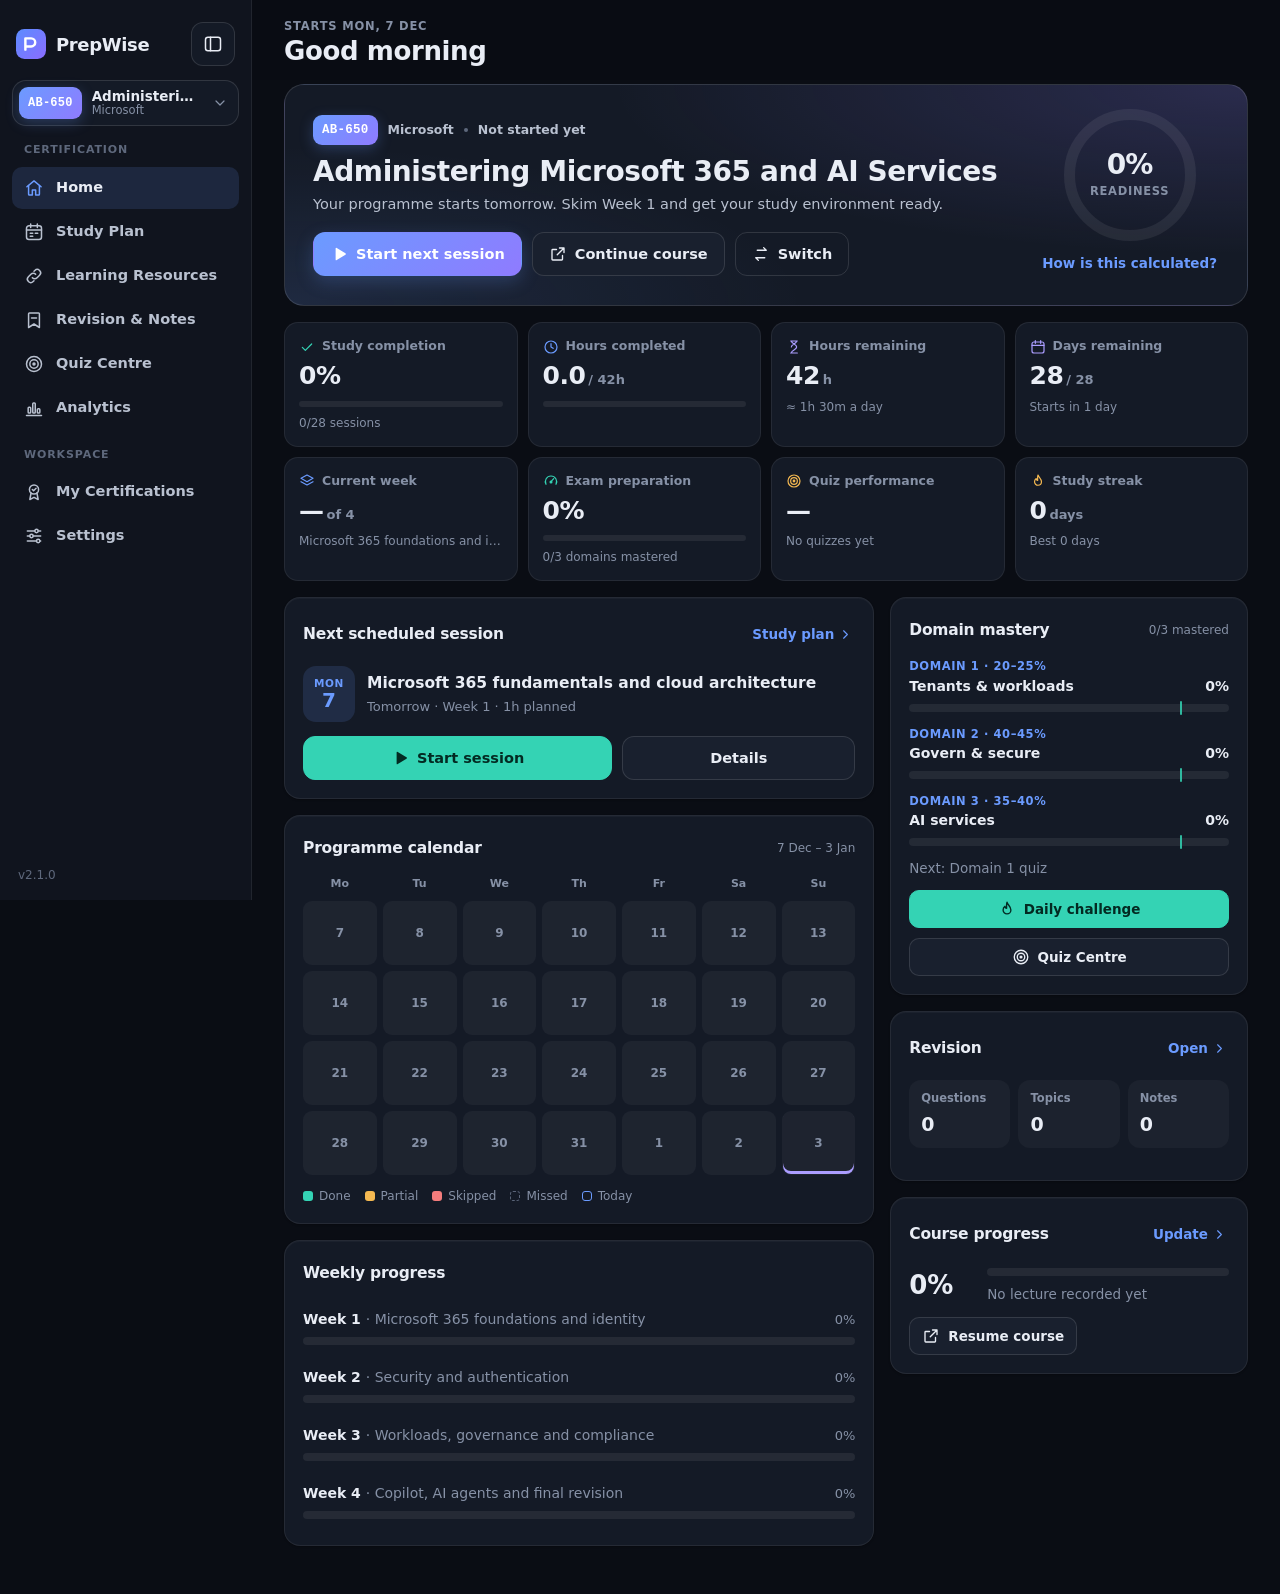
==== commit 81212c56: "Add SC-300 and MD-102 certification profiles - Built-in SC-300 (205 questions) and MD-102 (174 quest" ====
--- a/index.html
+++ b/index.html
@@ -81,6 +81,19 @@
   <script src="certifications/ab-650/questions-d2.js"></script>
   <script src="certifications/ab-650/questions-d3.js"></script>
   <script src="certifications/ab-650/profile.js"></script>
+  <script src="certifications/sc-300/meta.js"></script>
+  <script src="certifications/sc-300/questions-d1.js"></script>
+  <script src="certifications/sc-300/questions-d2.js"></script>
+  <script src="certifications/sc-300/questions-d3.js"></script>
+  <script src="certifications/sc-300/questions-d4.js"></script>
+  <script src="certifications/sc-300/profile.js"></script>
+  <script src="certifications/md-102/meta.js"></script>
+  <script src="certifications/md-102/questions-d1.js"></script>
+  <script src="certifications/md-102/questions-d2.js"></script>
+  <script src="certifications/md-102/questions-d3.js"></script>
+  <script src="certifications/md-102/questions-d4.js"></script>
+  <script src="certifications/md-102/questions-d5.js"></script>
+  <script src="certifications/md-102/profile.js"></script>
   <!-- App shell and feature modules -->
   <script src="app.js"></script>
   <script src="js/certs.js"></script>
--- a/styles.css
+++ b/styles.css
@@ -932,3 +932,13 @@
 .list-gap { grid-template-columns: minmax(0, 1fr); }
 .quiz-item, .list-gap > * { min-width: 0; }
 .week-bars { grid-template-columns: minmax(0, 1fr); } .week-bar-row { min-width: 0; }
+
+/* Session study guide (built-in plan templates) */
+.session-guide { padding: 12px 14px; border-radius: 14px; background: rgba(255,255,255,0.03); border: 1px solid var(--line, rgba(255,255,255,0.08)); }
+.guide-list { list-style: none; margin: 0; padding: 0; display: grid; gap: 6px; }
+.guide-list li { line-height: 1.45; overflow-wrap: anywhere; }
+.guide-list .chip { height: 20px; font-size: 11px; margin-right: 4px; vertical-align: 1px; }
+.guide-list a { display: inline-flex; gap: 6px; align-items: flex-start; color: var(--accent, #5b8cff); text-decoration: none; }
+.guide-list a:hover { text-decoration: underline; }
+.guide-list a .ic { width: 15px; height: 15px; flex: none; margin-top: 2px; }
+.cert-card .cc-desc { margin: 0; line-height: 1.45; display: -webkit-box; -webkit-line-clamp: 3; -webkit-box-orient: vertical; overflow: hidden; overflow-wrap: anywhere; }
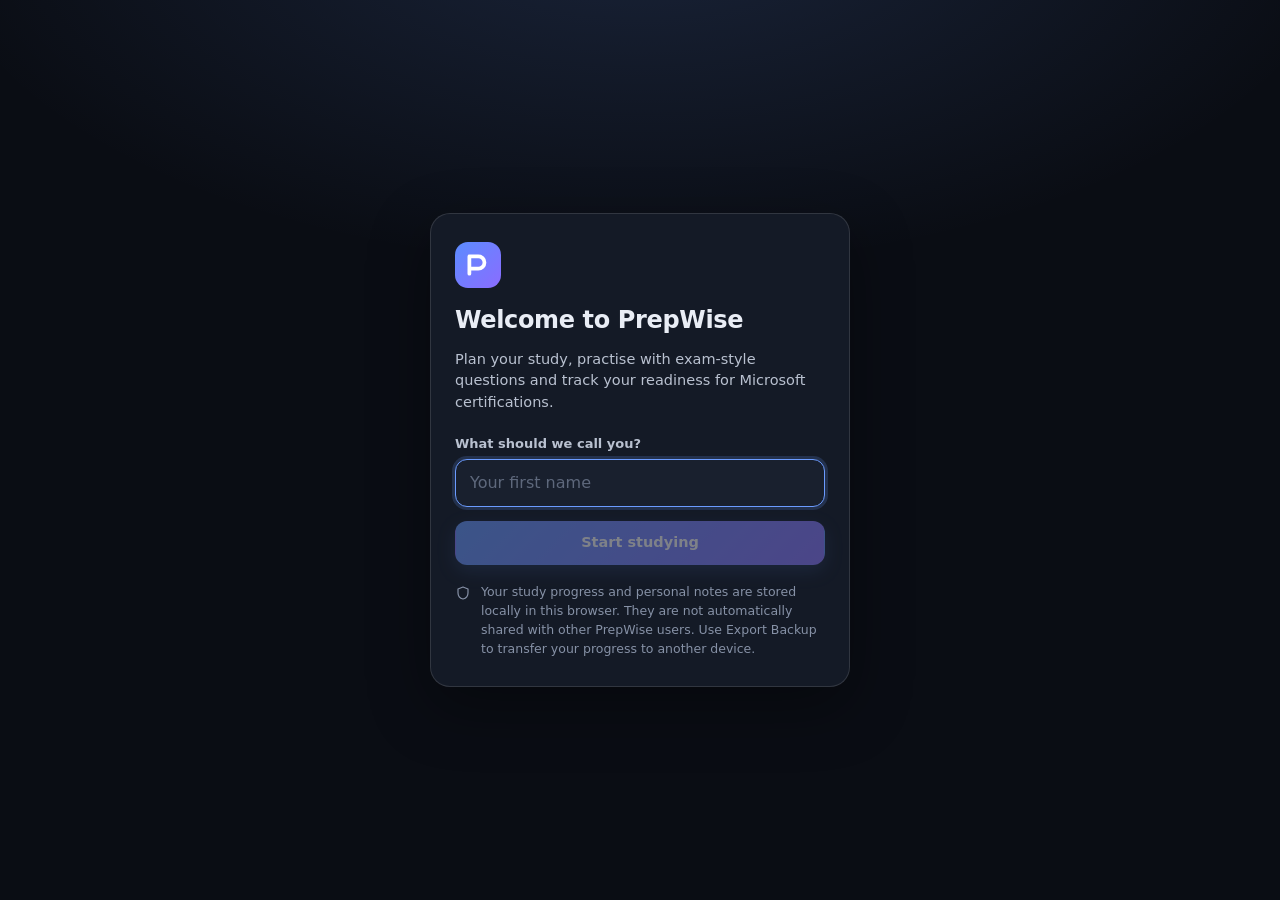
==== commit 2da5a53d: "Add independent local user profiles and privacy controls - Local profiles with per-profile storage n" ====
--- a/index.html
+++ b/index.html
@@ -27,6 +27,7 @@
       </div>
       <button class="cert-chip sb-cert" id="sb-cert" data-action="cert-switcher" aria-label="Switch certification"></button>
       <nav class="sb-nav" id="sb-nav"></nav>
+      <button class="sb-profile" id="sb-profile" data-action="profile-menu" aria-label="Profile"></button>
       <div class="sb-foot" id="sb-status"></div>
     </aside>
 
@@ -38,6 +39,7 @@
             <h1 id="topbar-title">Home</h1>
           </div>
           <button class="cert-chip tb-cert" id="tb-cert" data-action="cert-switcher" aria-label="Switch certification"></button>
+          <button class="icon-btn tb-profile" id="tb-profile" data-action="profile-menu" aria-label="Profile"></button>
           <button class="icon-btn tb-settings" data-nav="settings" aria-label="Settings"><svg class="ic" viewBox="0 0 24 24" fill="none" stroke="currentColor" stroke-width="1.8" stroke-linecap="round" stroke-linejoin="round" aria-hidden="true"><path d="M4 6h9M17 6h3M4 12h3M11 12h9M4 18h11M19 18h1"/><circle cx="15" cy="6" r="2"/><circle cx="9" cy="12" r="2"/><circle cx="17" cy="18" r="2"/></svg></button>
         </div>
       </header>
@@ -75,6 +77,7 @@
   <noscript><p style="padding:24px;color:#fff">PrepWise needs JavaScript enabled.</p></noscript>
   <!-- Core -->
   <script src="js/schema.js"></script>
+  <script src="js/profiles.js"></script>
   <!-- Built-in certification profiles (content only) -->
   <script src="certifications/ab-650/meta.js"></script>
   <script src="certifications/ab-650/questions-d1.js"></script>
--- a/styles.css
+++ b/styles.css
@@ -942,3 +942,56 @@
 .guide-list a:hover { text-decoration: underline; }
 .guide-list a .ic { width: 15px; height: 15px; flex: none; margin-top: 2px; }
 .cert-card .cc-desc { margin: 0; line-height: 1.45; display: -webkit-box; -webkit-line-clamp: 3; -webkit-box-orient: vertical; overflow: hidden; overflow-wrap: anywhere; }
+
+/* ---------- Local profiles ---------- */
+.avatar { display: inline-grid; place-items: center; flex: none; width: 34px; height: 34px; border-radius: 50%; background: var(--grad); color: #fff; font-size: 13px; font-weight: 700; letter-spacing: 0.02em; }
+.avatar.sm { width: 30px; height: 30px; font-size: 12px; }
+.avatar.lg { width: 52px; height: 52px; font-size: 19px; }
+.tb-profile { padding: 0; }
+.sb-profile { display: flex; align-items: center; gap: 10px; width: 100%; margin-top: auto; padding: 8px; border: 1px solid transparent; border-radius: 12px; background: transparent; color: var(--text); text-align: left; cursor: pointer; }
+.sb-profile:hover { background: var(--hover); border-color: var(--border); }
+.sb-profile + .sb-foot { margin-top: 6px; }
+.sbp-text { display: flex; flex-direction: column; min-width: 0; }
+.sbp-name { font-size: 14px; font-weight: 600; white-space: nowrap; overflow: hidden; text-overflow: ellipsis; }
+.sbp-sub { font-size: 11.5px; color: var(--muted); }
+.profile-current { display: flex; align-items: center; gap: 14px; margin-bottom: 6px; }
+.pc-text { display: flex; flex-direction: column; gap: 2px; min-width: 0; }
+.pc-text strong { font-size: 17px; overflow-wrap: anywhere; }
+.profile-list { display: grid; gap: 8px; }
+.profile-row .pr-text { display: flex; flex-direction: column; min-width: 0; flex: 1; }
+.profile-row .pr-text strong { overflow-wrap: anywhere; }
+.menu-item .avatar { width: 26px; height: 26px; font-size: 11px; }
+.privacy-note { display: flex; gap: 12px; align-items: flex-start; margin-top: 16px; padding: 14px 16px; border-radius: 12px; background: var(--accent-soft); color: #c9d8ff; font-size: 13.5px; line-height: 1.5; }
+.privacy-note > .ic { width: 20px; height: 20px; flex: none; margin-top: 1px; color: var(--accent); }
+.privacy-note p { margin: 0 0 8px; }
+.privacy-note p:last-child { margin-bottom: 0; }
+.privacy-note strong { color: var(--text); font-weight: 600; }
+.btn-danger-text { color: var(--red); }
+
+/* First-run welcome */
+body.onboarding #app { visibility: hidden; }
+.onboard-root { position: fixed; inset: 0; z-index: 90; display: grid; place-items: center; padding: max(24px, env(safe-area-inset-top)) 16px max(24px, env(safe-area-inset-bottom)); overflow-y: auto;
+  background: radial-gradient(1200px 600px at 50% -10%, rgba(107,155,255,0.16), transparent 60%), var(--bg); }
+.onboard { width: 100%; max-width: 420px; display: flex; flex-direction: column; gap: 14px; padding: 28px 24px; border: 1px solid var(--border-strong); border-radius: 20px; background: var(--surface); box-shadow: 0 20px 60px rgba(0,0,0,0.35); }
+.onboard h1 { margin: 4px 0 0; font-size: 24px; line-height: 1.2; }
+.ob-logo svg { width: 46px; height: 46px; }
+.ob-sub { margin: 0; color: var(--text-2); font-size: 14.5px; line-height: 1.5; }
+.onboard .field { margin: 6px 0 0; }
+.onboard .input { font-size: 16px; }
+.ob-privacy { display: flex; gap: 10px; align-items: flex-start; margin: 4px 0 0; color: var(--muted); font-size: 12.5px; line-height: 1.5; }
+.ob-privacy .ic { width: 16px; height: 16px; flex: none; margin-top: 2px; }
+
+@media (min-width: 1024px) {
+  .tb-profile { display: none; }
+  body.sb-collapsed .sbp-text { display: none; }
+  body.sb-collapsed .sb-profile { justify-content: center; padding: 6px 0; }
+}
+/* Phones: the greeting gets the space (profile lives in More and Settings) and may wrap. */
+.topbar h1.greet { white-space: normal; display: -webkit-box; -webkit-line-clamp: 2; -webkit-box-orient: vertical; overflow-wrap: anywhere; }
+@media (max-width: 639px) { .tb-profile { display: none; } }
+.menu-item.menu-profile { border-bottom: 1px solid var(--border); border-radius: 12px 12px 0 0; margin-bottom: 4px; }
+.menu-item.menu-profile .avatar { width: 30px; height: 30px; font-size: 12px; }
+.menu-profile .mp-text { display: flex; flex-direction: column; min-width: 0; flex: 1; text-align: left; }
+.menu-profile .mp-text span:last-child { font-size: 12px; color: var(--muted); }
+.menu-item > .avatar { flex: 0 0 auto; }
+.menu-item > .avatar + span { flex: 1; min-width: 0; text-align: left; }
